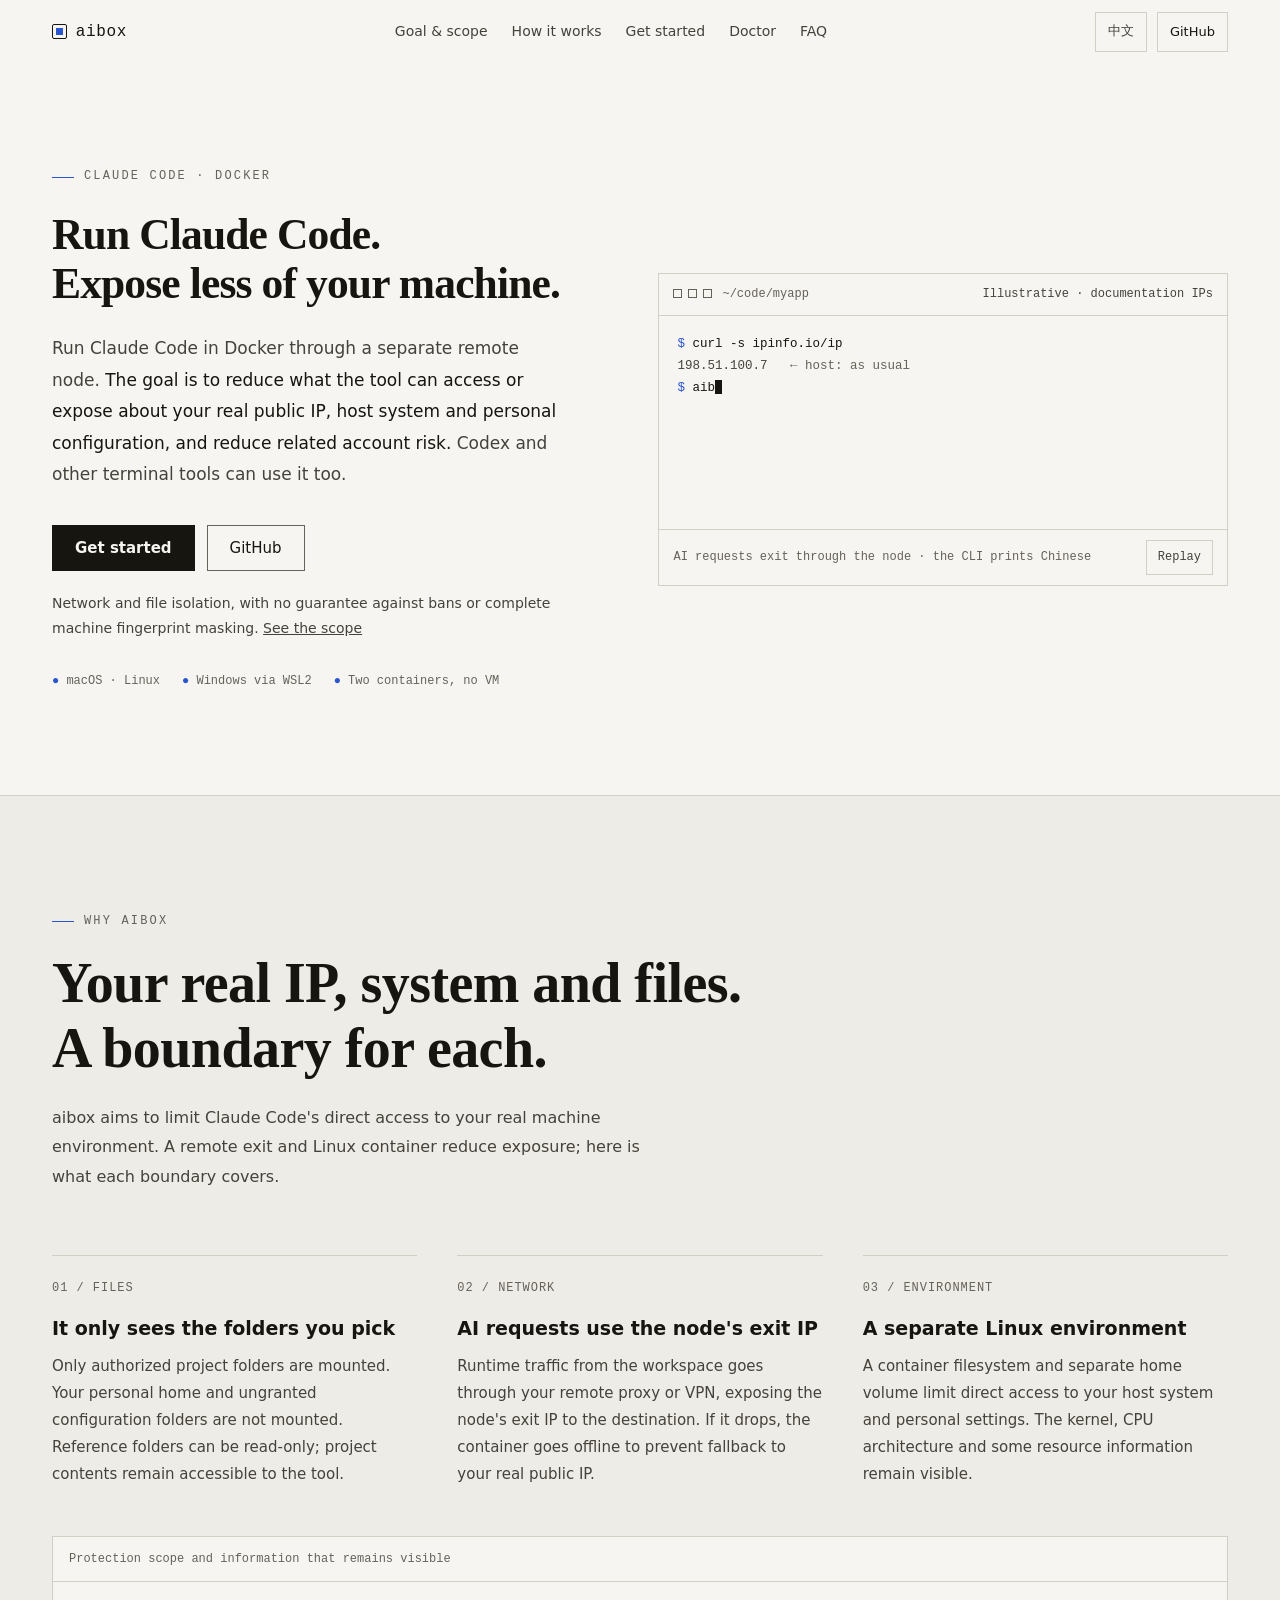
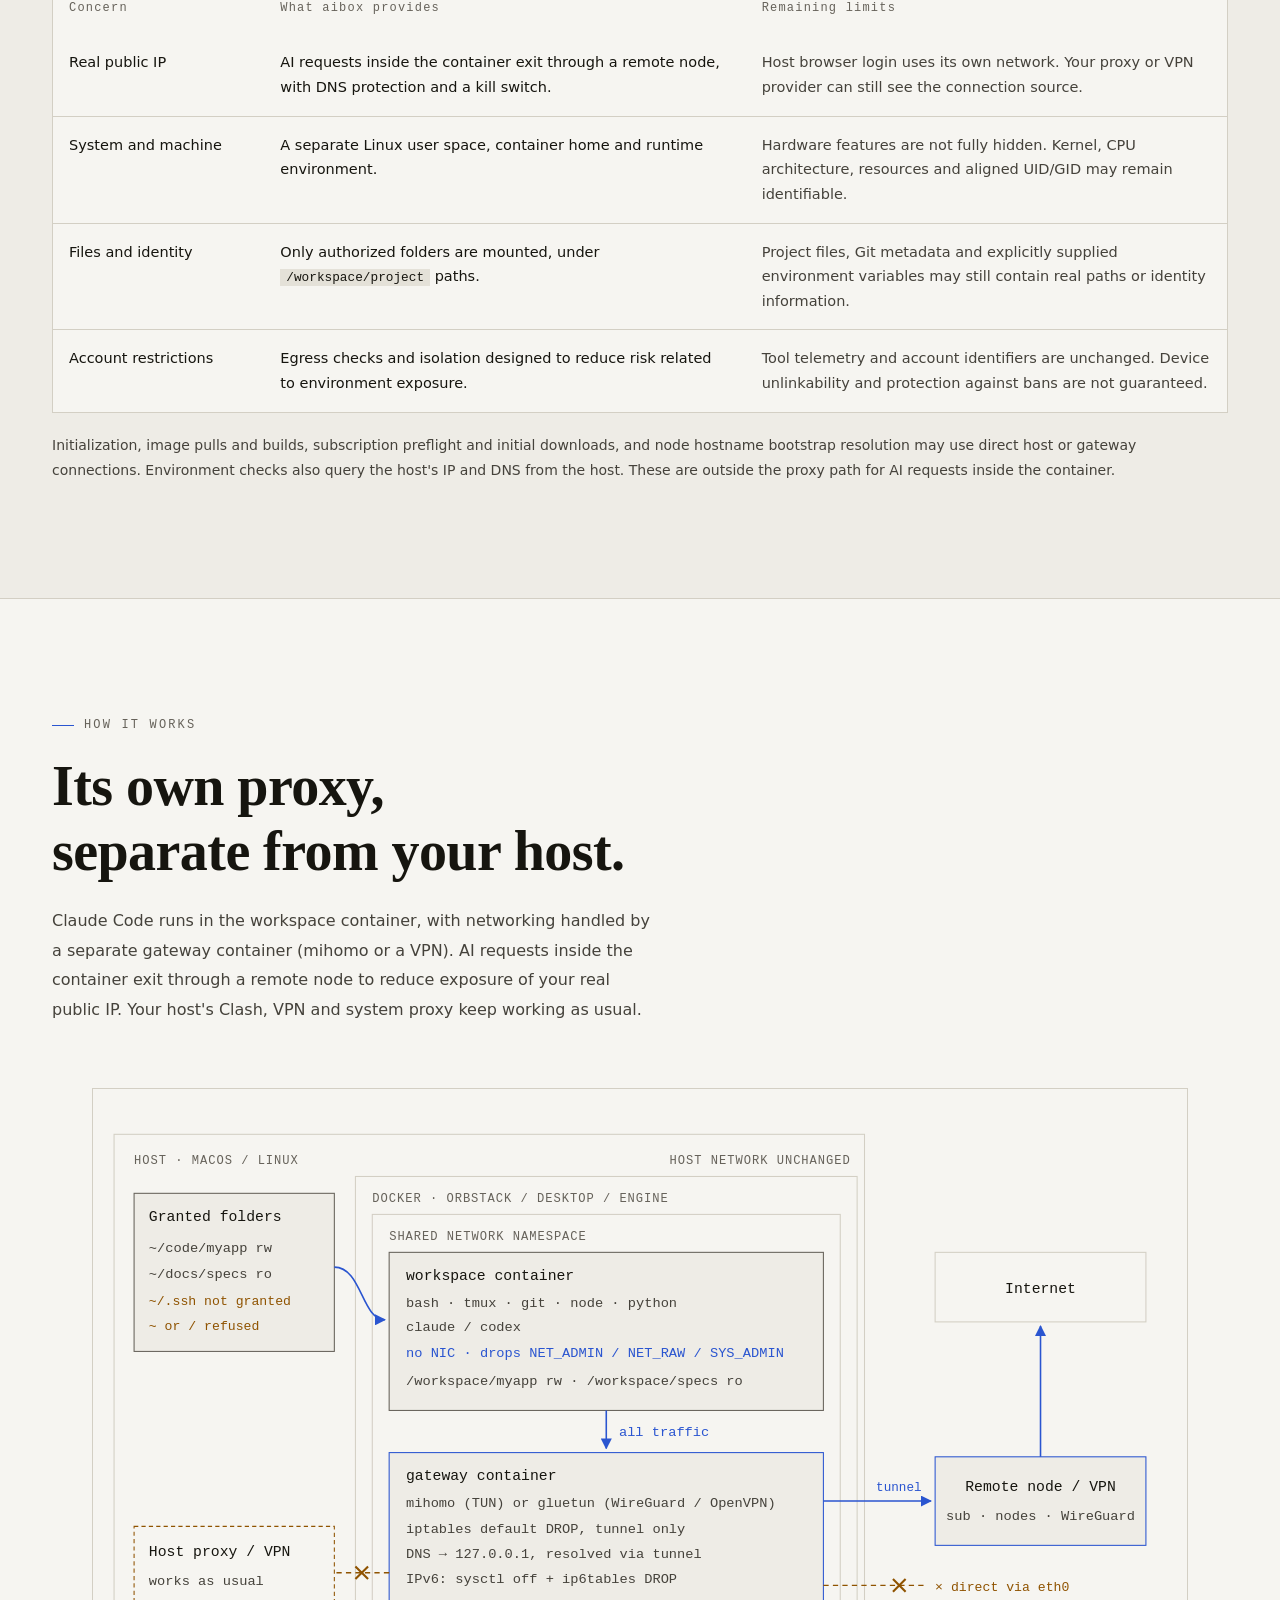
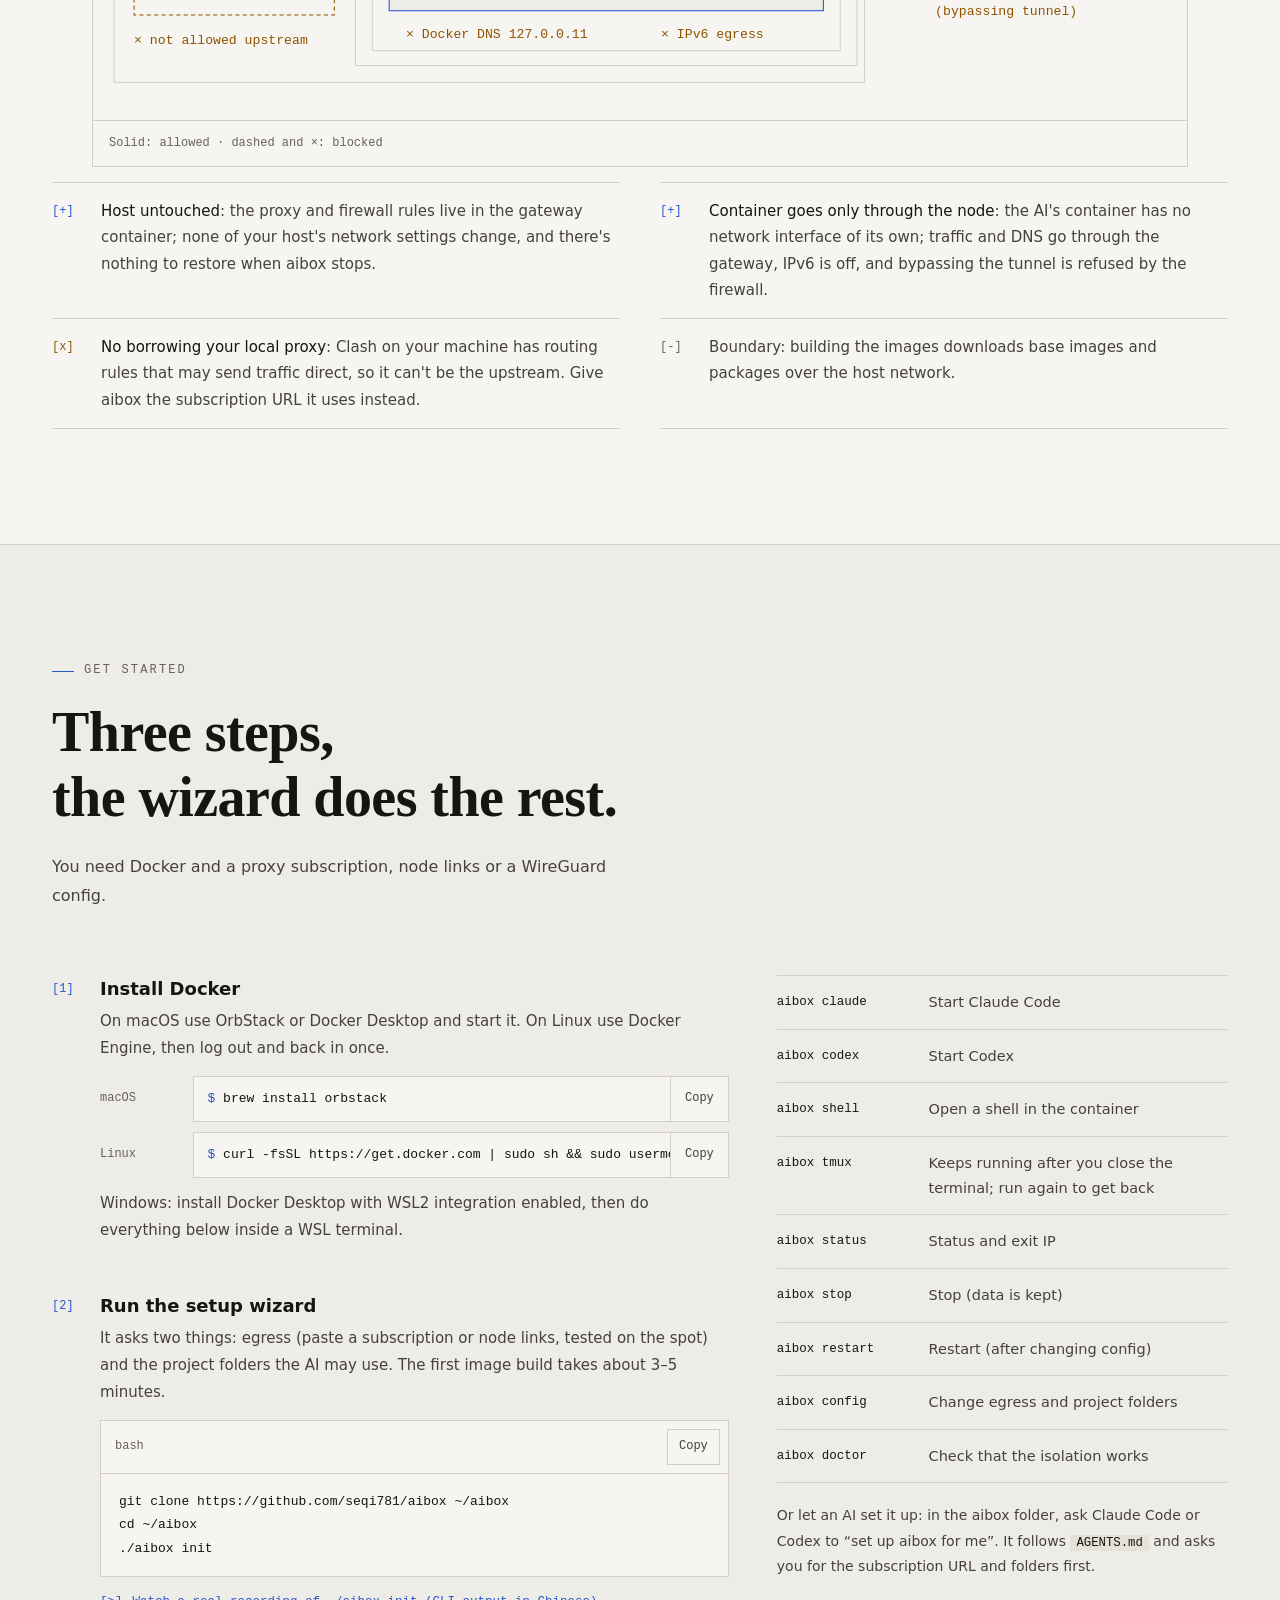
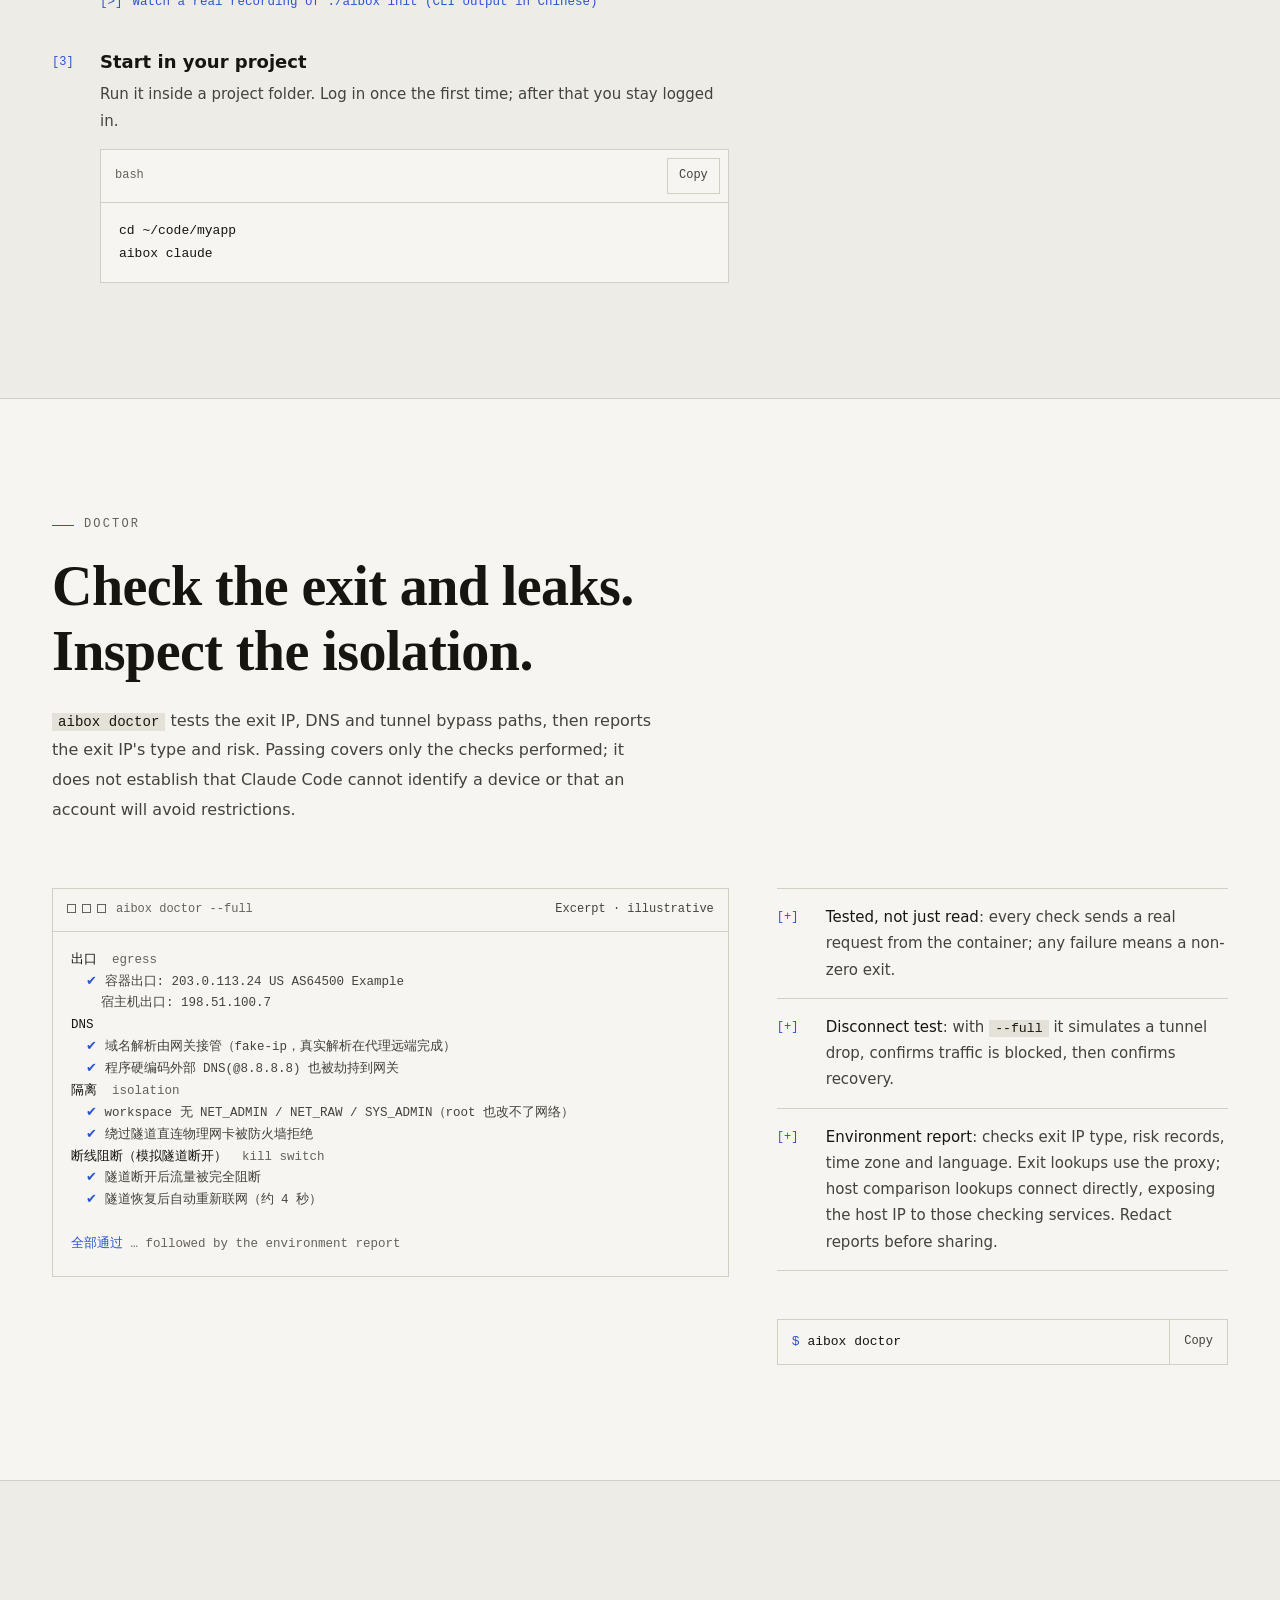
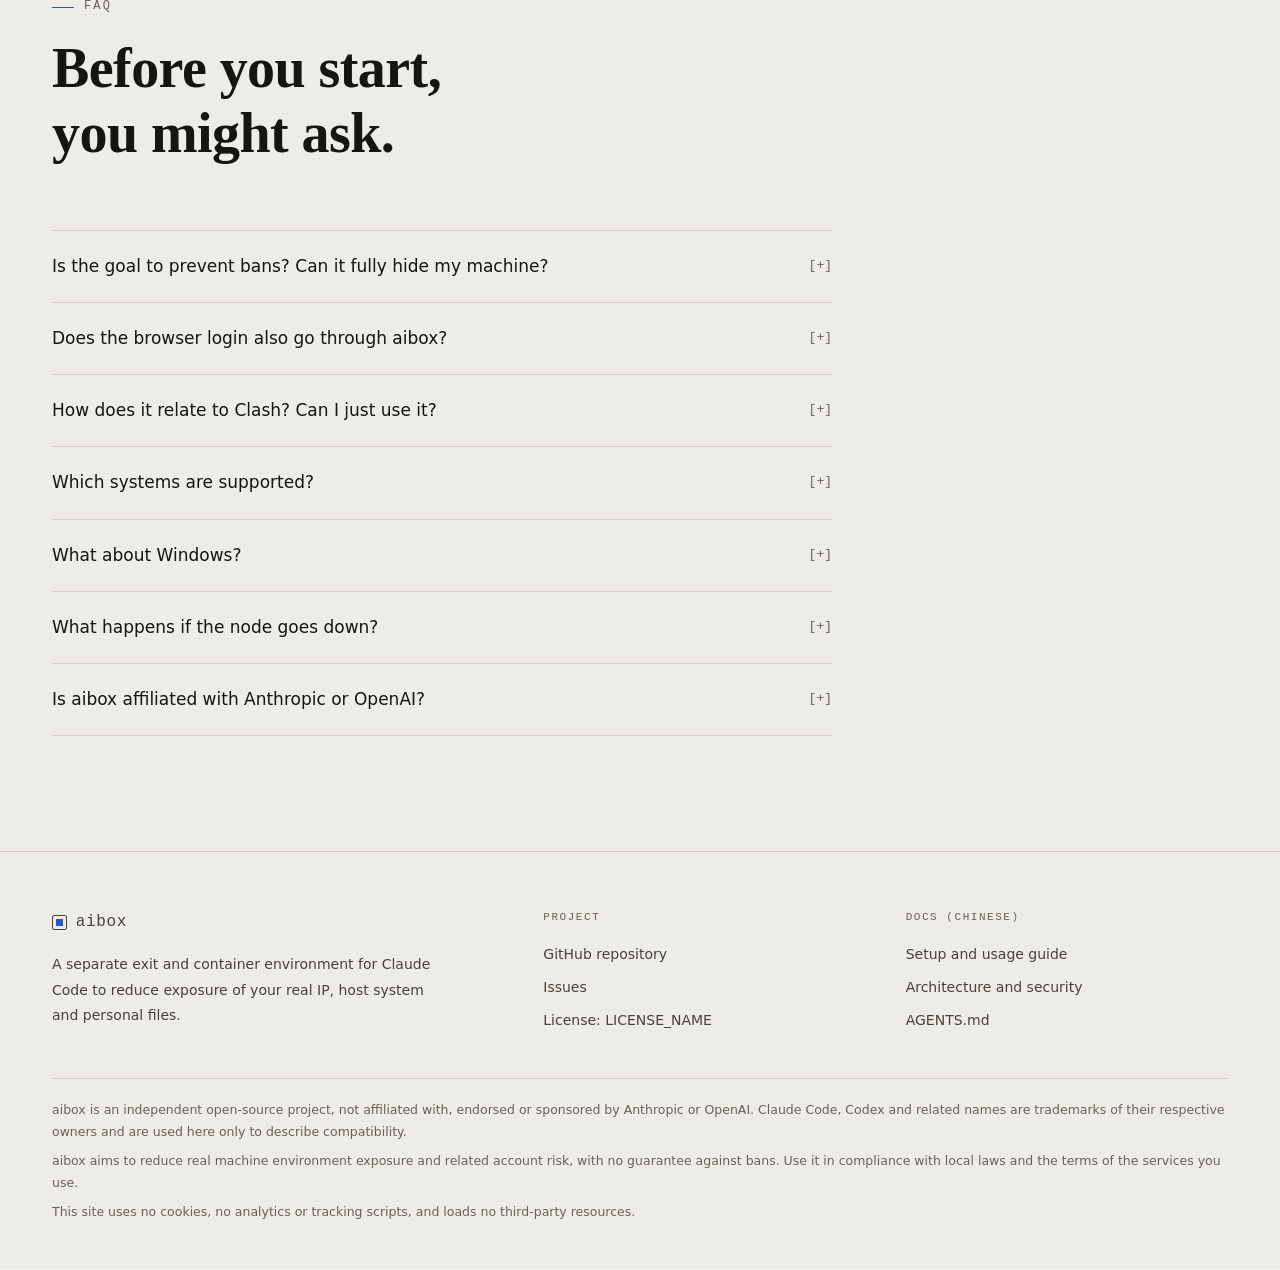
==== en/index.html @ d23e3ec9 "Add aibox website with Claude Code privacy positioning" ====
<!doctype html>
<html lang="en">
<head>
<meta charset="utf-8">
<meta name="viewport" content="width=device-width, initial-scale=1">
<title>aibox — isolate your real IP and host environment from Claude Code</title>
<meta name="description" content="Run Claude Code in Docker with a remote network exit to reduce exposure of your real public IP, host system information and personal files. Designed to reduce related account risk; no guarantee against bans or complete machine fingerprint masking. Also supports Codex.">
<meta name="color-scheme" content="light dark">
<meta name="theme-color" content="#f6f5f1" media="(prefers-color-scheme: light)">
<meta name="theme-color" content="#0a0a09" media="(prefers-color-scheme: dark)">
<link rel="canonical" href="https://SITE_DOMAIN/en/">
<link rel="alternate" hreflang="zh-CN" href="https://SITE_DOMAIN/">
<link rel="alternate" hreflang="en" href="https://SITE_DOMAIN/en/">
<link rel="icon" href="../favicon.svg" type="image/svg+xml">
<meta property="og:type" content="website">
<meta property="og:site_name" content="aibox">
<meta property="og:title" content="aibox — isolate your real IP and host environment from Claude Code">
<meta property="og:description" content="A separate network exit and container environment to reduce exposure of your real machine. Designed to reduce related account risk, with no guarantee against bans.">
<meta property="og:url" content="https://SITE_DOMAIN/en/">
<meta property="og:locale" content="en_US">
<meta property="og:locale:alternate" content="zh_CN">
<!-- Uncomment after exporting og.png (1200×630, source: og.svg) -->
<!-- <meta property="og:image" content="https://SITE_DOMAIN/og.png"> -->
<!-- <meta name="twitter:card" content="summary_large_image"> -->
<link rel="stylesheet" href="../assets/site.css">
</head>
<body>
<a class="skip" href="#main">Skip to content</a>

<header class="hdr">
  <div class="shell bar">
    <a class="logo" href="./" aria-label="aibox home"><i aria-hidden="true"></i>aibox</a>
    <nav class="links" aria-label="Page navigation">
      <a href="#why">Goal &amp; scope</a>
      <a href="#how">How it works</a>
      <a href="#start">Get started</a>
      <a href="#doctor">Doctor</a>
      <a href="#faq">FAQ</a>
    </nav>
    <div class="hdr-r">
      <a class="lang" href="../" hreflang="zh-CN" lang="zh-CN">中文</a>
      <a class="hdr-cta" href="https://github.com/seqi781/aibox">GitHub</a>
    </div>
  </div>
</header>

<main id="main">

<section class="hero" aria-labelledby="hero-title">
  <div class="shell hero-grid">
    <div>
      <p class="eyebrow">CLAUDE CODE · DOCKER</p>
      <h1 id="hero-title">Run Claude Code.<br>Expose less of your machine.</h1>
      <p class="sub">Run Claude Code in Docker through a separate remote node. <b>The goal is to reduce what the tool can access or expose about your real public IP, host system and personal configuration, and reduce related account risk.</b> Codex and other terminal tools can use it too.</p>
      <div class="btns">
        <a class="btn p" href="#start">Get started</a>
        <a class="btn g" href="https://github.com/seqi781/aibox">GitHub</a>
      </div>
      <p class="note">Network and file isolation, with no guarantee against bans or complete machine fingerprint masking. <a href="#why">See the scope</a></p>
      <ul class="hero-meta" aria-label="Overview">
        <li>macOS · Linux</li>
        <li>Windows via WSL2</li>
        <li>Two containers, no VM</li>
      </ul>
    </div>

    <figure class="term" style="margin:0">
      <div class="term-bar">
        <span><span class="dots" aria-hidden="true"><i></i><i></i><i></i></span>~/code/myapp</span>
        <span class="tag">Illustrative · documentation IPs</span>
      </div>
      <pre id="demo" style="white-space:pre-wrap" aria-label="Terminal demo: the host goes online as usual; inside aibox the container only uses aibox's node, then Claude Code starts"><span class="ps">$ </span><span class="cm">curl -s ipinfo.io/ip</span>
198.51.100.7<span class="d">   ← host: as usual</span>
<span class="ps">$ </span><span class="cm">aibox shell</span>
<span class="pa">[aibox]</span> 你在 aibox 容器里（网关 mihomo，所有流量经代理）。
<span class="pa">[aibox] /workspace/myapp$ </span><span class="cm">curl -s ipinfo.io/ip</span>
203.0.113.24<span class="d">   ← container: node only</span>
<span class="pa">[aibox] /workspace/myapp$ </span><span class="cm">claude</span>
<span class="d">    … Claude Code runs in the container (UI omitted) …</span>
</pre>
      <figcaption class="term-foot">
        <span>AI requests exit through the node · the CLI prints Chinese</span>
        <button class="mini" type="button" id="demo-replay">Replay</button>
      </figcaption>
    </figure>
    <script type="application/json" id="demo-script">[
      {"cmd": "curl -s ipinfo.io/ip"},
      {"out": "198.51.100.7", "note": "   ← host: as usual", "wait": 900},
      {"cmd": "aibox shell"},
      {"tag": "[aibox]", "out": " 你在 aibox 容器里（网关 mihomo，所有流量经代理）。", "wait": 700},
      {"cmd": "curl -s ipinfo.io/ip", "ps": "[aibox] /workspace/myapp$ ", "pa": 1},
      {"out": "203.0.113.24", "note": "   ← container: node only", "wait": 900},
      {"cmd": "claude", "ps": "[aibox] /workspace/myapp$ ", "pa": 1},
      {"out": "    … Claude Code runs in the container (UI omitted) …", "cls": "d", "wait": 800}
    ]</script>
  </div>
</section>

<section class="sec alt" id="why" aria-labelledby="why-title">
  <div class="shell">
    <p class="eyebrow">WHY AIBOX</p>
    <h2 class="h2" id="why-title">Your real IP, system and files.<br>A boundary for each.</h2>
    <p class="lede">aibox aims to limit Claude Code's direct access to your real machine environment. A remote exit and Linux container reduce exposure; here is what each boundary covers.</p>
    <div class="feats sec-body">
      <article>
        <p class="q">01 / FILES</p>
        <h3>It only sees the folders you pick</h3>
        <p>Only authorized project folders are mounted. Your personal home and ungranted configuration folders are not mounted. Reference folders can be read-only; project contents remain accessible to the tool.</p>
      </article>
      <article>
        <p class="q">02 / NETWORK</p>
        <h3>AI requests use the node's exit IP</h3>
        <p>Runtime traffic from the workspace goes through your remote proxy or VPN, exposing the node's exit IP to the destination. If it drops, the container goes offline to prevent fallback to your real public IP.</p>
      </article>
      <article>
        <p class="q">03 / ENVIRONMENT</p>
        <h3>A separate Linux environment</h3>
        <p>A container filesystem and separate home volume limit direct access to your host system and personal settings. The kernel, CPU architecture and some resource information remain visible.</p>
      </article>
    </div>
    <div class="tbl-wrap below">
      <table class="cmp">
        <caption>Protection scope and information that remains visible</caption>
        <thead><tr><th scope="col">Concern</th><th scope="col">What aibox provides</th><th scope="col">Remaining limits</th></tr></thead>
        <tbody>
          <tr><th scope="row">Real public IP</th><td class="us" data-label="What aibox provides">AI requests inside the container exit through a remote node, with DNS protection and a kill switch.</td><td data-label="Remaining limits">Host browser login uses its own network. Your proxy or VPN provider can still see the connection source.</td></tr>
          <tr><th scope="row">System and machine</th><td class="us" data-label="What aibox provides">A separate Linux user space, container home and runtime environment.</td><td data-label="Remaining limits">Hardware features are not fully hidden. Kernel, CPU architecture, resources and aligned UID/GID may remain identifiable.</td></tr>
          <tr><th scope="row">Files and identity</th><td class="us" data-label="What aibox provides">Only authorized folders are mounted, under <code>/workspace/project</code> paths.</td><td data-label="Remaining limits">Project files, Git metadata and explicitly supplied environment variables may still contain real paths or identity information.</td></tr>
          <tr><th scope="row">Account restrictions</th><td class="us" data-label="What aibox provides">Egress checks and isolation designed to reduce risk related to environment exposure.</td><td data-label="Remaining limits">Tool telemetry and account identifiers are unchanged. Device unlinkability and protection against bans are not guaranteed.</td></tr>
        </tbody>
      </table>
    </div>
    <p class="note">Initialization, image pulls and builds, subscription preflight and initial downloads, and node hostname bootstrap resolution may use direct host or gateway connections. Environment checks also query the host's IP and DNS from the host. These are outside the proxy path for AI requests inside the container.</p>
  </div>
</section>

<section class="sec" id="how" aria-labelledby="how-title">
  <div class="shell">
    <p class="eyebrow">HOW IT WORKS</p>
    <h2 class="h2" id="how-title">Its own proxy,<br>separate from your host.</h2>
    <p class="lede">Claude Code runs in the workspace container, with networking handled by a separate gateway container (mihomo or a VPN). AI requests inside the container exit through a remote node to reduce exposure of your real public IP. Your host's Clash, VPN and system proxy keep working as usual.</p>

    <figure class="diagram sec-body">
      <div class="diagram-scroll">
        <svg viewBox="0 0 1000 560" role="img" aria-labelledby="arch-t arch-d">
          <title id="arch-t">aibox architecture</title>
          <desc id="arch-d">aibox runs its own proxy in the gateway container, independent of the host's proxy and VPN. On the host, granted folders are mounted read-only or read-write into the workspace container; folders like ~/.ssh that are not granted are invisible. The workspace container has no network interface and drops NET_ADMIN, NET_RAW and SYS_ADMIN. It shares a network namespace with the gateway container, which receives all traffic. The gateway runs mihomo (TUN) or gluetun, with iptables default-deny, DNS resolved through the tunnel and IPv6 disabled. Traffic can only leave through an encrypted tunnel to a remote node or VPN server, then to the internet. Blocked paths: going direct via the physical interface, using a proxy on the host such as Clash as upstream, Docker's built-in DNS 127.0.0.11, and IPv6.</desc>
          <defs>
            <marker id="ah-a" viewBox="0 0 10 10" refX="9" refY="5" markerWidth="7" markerHeight="7" orient="auto-start-reverse"><path class="ar-a" d="M0 0L10 5L0 10z"/></marker>
          </defs>

          <rect class="box" x="1" y="24" width="712" height="520"/>
          <text class="t-m" x="20" y="52">HOST · MACOS / LINUX</text>
          <text class="t-m" x="700" y="52" text-anchor="end">HOST NETWORK UNCHANGED</text>

          <rect class="box-s" x="20" y="80" width="190" height="150"/>
          <text class="t-h" x="34" y="106">Granted folders</text>
          <text class="t" x="34" y="136">~/code/myapp  rw</text>
          <text class="t" x="34" y="160">~/docs/specs  ro</text>
          <text class="t-w" x="34" y="186">~/.ssh  not granted</text>
          <text class="t-w" x="34" y="210">~ or /  refused</text>

          <rect class="box-w" x="20" y="396" width="190" height="84"/>
          <text class="t-h" x="34" y="424">Host proxy / VPN</text>
          <text class="t" x="34" y="452">works as usual</text>
          <text class="t-w" x="20" y="508">× not allowed upstream</text>

          <rect class="box" x="230" y="64" width="476" height="464"/>
          <text class="t-m" x="246" y="88">DOCKER · ORBSTACK / DESKTOP / ENGINE</text>
          <rect class="box" x="246" y="100" width="444" height="414"/>
          <text class="t-m" x="262" y="124">SHARED NETWORK NAMESPACE</text>

          <rect class="box-s" x="262" y="136" width="412" height="150"/>
          <text class="t-h" x="278" y="162">workspace container</text>
          <text class="t" x="278" y="188">bash · tmux · git · node · python</text>
          <text class="t" x="278" y="211">claude / codex</text>
          <text class="t-a" x="278" y="235">no NIC · drops NET_ADMIN / NET_RAW / SYS_ADMIN</text>
          <text class="t" x="278" y="262">/workspace/myapp rw · /workspace/specs ro</text>

          <path class="ln-a" d="M210 150 C236 150 236 200 258 200" marker-end="url(#ah-a)"/>

          <path class="ln-a" d="M468 286 L468 322" marker-end="url(#ah-a)"/>
          <text class="t-a" x="480" y="310">all traffic</text>

          <rect class="box-a" x="262" y="326" width="412" height="150"/>
          <text class="t-h" x="278" y="352">gateway container</text>
          <text class="t" x="278" y="378">mihomo (TUN) or gluetun (WireGuard / OpenVPN)</text>
          <text class="t" x="278" y="402">iptables default DROP, tunnel only</text>
          <text class="t" x="278" y="426">DNS → 127.0.0.1, resolved via tunnel</text>
          <text class="t" x="278" y="450">IPv6: sysctl off + ip6tables DROP</text>

          <text class="t-w" x="278" y="502">× Docker DNS 127.0.0.11</text>
          <text class="t-w" x="520" y="502">× IPv6 egress</text>

          <path class="ln-w" d="M262 440 L210 440"/>
          <path class="x" d="M230 434 L242 446 M242 434 L230 446"/>

          <path class="ln-a" d="M674 372 L776 372" marker-end="url(#ah-a)"/>
          <text class="t-a" x="724" y="362" style="font-size:12px">tunnel</text>
          <rect class="box-a" x="780" y="330" width="200" height="84"/>
          <text class="t-h" x="880" y="362" text-anchor="middle">Remote node / VPN</text>
          <text class="t" x="880" y="390" text-anchor="middle">sub · nodes · WireGuard</text>

          <path class="ln-a" d="M880 330 L880 206" marker-end="url(#ah-a)"/>
          <rect class="box" x="780" y="136" width="200" height="66"/>
          <text class="t-h" x="880" y="175" text-anchor="middle">Internet</text>

          <path class="ln-w" d="M674 452 L770 452"/>
          <path class="x" d="M740 446 L752 458 M752 446 L740 458"/>
          <text class="t-w" x="780" y="457">× direct via eth0</text>
          <text class="t-w" x="780" y="480">(bypassing tunnel)</text>
        </svg>
      </div>
      <figcaption>Solid: allowed · dashed and ×: blocked<span class="hint"> · swipe to see the whole diagram</span></figcaption>
    </figure>

    <ul class="ticks cols below">
      <li><span><b>Host untouched</b>: the proxy and firewall rules live in the gateway container; none of your host's network settings change, and there's nothing to restore when aibox stops.</span></li>
      <li><span><b>Container goes only through the node</b>: the AI's container has no network interface of its own; traffic and DNS go through the gateway, IPv6 is off, and bypassing the tunnel is refused by the firewall.</span></li>
      <li class="no"><span><b>No borrowing your local proxy</b>: Clash on your machine has routing rules that may send traffic direct, so it can't be the upstream. Give aibox the subscription URL it uses instead.</span></li>
      <li class="dash"><span>Boundary: building the images downloads base images and packages over the host network.</span></li>
    </ul>
  </div>
</section>

<section class="sec alt" id="start" aria-labelledby="start-title">
  <div class="shell">
    <p class="eyebrow">GET STARTED</p>
    <h2 class="h2" id="start-title">Three steps,<br>the wizard does the rest.</h2>
    <p class="lede">You need Docker and a proxy subscription, node links or a WireGuard config.</p>

    <div class="two sec-body">
      <ol class="steps">
        <li>
          <span class="n">[1]</span>
          <div>
            <h3>Install Docker</h3>
            <p>On macOS use OrbStack or Docker Desktop and start it. On Linux use Docker Engine, then log out and back in once.</p>
            <div class="os">
              <div class="os-row"><span>macOS</span>
                <div class="cli"><pre id="c-mac">brew install orbstack</pre><button class="copy" type="button" data-target="c-mac">Copy</button></div>
              </div>
              <div class="os-row"><span>Linux</span>
                <div class="cli"><pre id="c-linux">curl -fsSL https://get.docker.com | sudo sh &amp;&amp; sudo usermod -aG docker $USER</pre><button class="copy" type="button" data-target="c-linux">Copy</button></div>
              </div>
            </div>
            <p style="margin-top:12px">Windows: install Docker Desktop with WSL2 integration enabled, then do everything below inside a WSL terminal.</p>
          </div>
        </li>
        <li>
          <span class="n">[2]</span>
          <div>
            <h3>Run the setup wizard</h3>
            <p>It asks two things: egress (paste a subscription or node links, tested on the spot) and the project folders the AI may use. The first image build takes about 3–5 minutes.</p>
            <div class="code"><div class="code-bar"><span>bash</span><button class="mini copy" type="button" data-target="c-init">Copy</button></div>
<pre id="c-init">git clone https://github.com/seqi781/aibox ~/aibox
cd ~/aibox
./aibox init</pre></div>
            <a class="rec-link" href="../init/" hreflang="zh-CN"><span aria-hidden="true">[&gt;]</span>Watch a real recording of ./aibox init (CLI output in Chinese)</a>
          </div>
        </li>
        <li>
          <span class="n">[3]</span>
          <div>
            <h3>Start in your project</h3>
            <p>Run it inside a project folder. Log in once the first time; after that you stay logged in.</p>
            <div class="code"><div class="code-bar"><span>bash</span><button class="mini copy" type="button" data-target="c-run">Copy</button></div>
<pre id="c-run">cd ~/code/myapp
aibox claude</pre></div>
          </div>
        </li>
      </ol>

      <div>
        <ul class="checks cmds" aria-label="Everyday commands">
          <li><span><code>aibox claude</code></span>Start Claude Code</li>
          <li><span><code>aibox codex</code></span>Start Codex</li>
          <li><span><code>aibox shell</code></span>Open a shell in the container</li>
          <li><span><code>aibox tmux</code></span>Keeps running after you close the terminal; run again to get back</li>
          <li><span><code>aibox status</code></span>Status and exit IP</li>
          <li><span><code>aibox stop</code></span>Stop (data is kept)</li>
          <li><span><code>aibox restart</code></span>Restart (after changing config)</li>
          <li><span><code>aibox config</code></span>Change egress and project folders</li>
          <li><span><code>aibox doctor</code></span>Check that the isolation works</li>
        </ul>
        <p class="note">Or let an AI set it up: in the aibox folder, ask Claude Code or Codex to “set up aibox for me”. It follows <code>AGENTS.md</code> and asks you for the subscription URL and folders first.</p>
      </div>
    </div>
  </div>
</section>

<section class="sec" id="doctor" aria-labelledby="doctor-title">
  <div class="shell">
    <p class="eyebrow">DOCTOR</p>
    <h2 class="h2" id="doctor-title">Check the exit and leaks.<br>Inspect the isolation.</h2>
    <p class="lede"><code>aibox doctor</code> tests the exit IP, DNS and tunnel bypass paths, then reports the exit IP's type and risk. Passing covers only the checks performed; it does not establish that Claude Code cannot identify a device or that an account will avoid restrictions.</p>

    <div class="two sec-body">
      <figure class="term" style="margin:0">
        <div class="term-bar"><span><span class="dots" aria-hidden="true"><i></i><i></i><i></i></span>aibox doctor --full</span><span class="tag">Excerpt · illustrative</span></div>
        <pre><span class="hd">出口</span>  <span class="d">egress</span>
  <span class="ok">✔</span> 容器出口: 203.0.113.24 US AS64500 Example
    宿主机出口: 198.51.100.7
<span class="hd">DNS</span>
  <span class="ok">✔</span> 域名解析由网关接管（fake-ip，真实解析在代理远端完成）
  <span class="ok">✔</span> 程序硬编码外部 DNS(@8.8.8.8) 也被劫持到网关
<span class="hd">隔离</span>  <span class="d">isolation</span>
  <span class="ok">✔</span> workspace 无 NET_ADMIN / NET_RAW / SYS_ADMIN（root 也改不了网络）
  <span class="ok">✔</span> 绕过隧道直连物理网卡被防火墙拒绝
<span class="hd">断线阻断（模拟隧道断开）</span>  <span class="d">kill switch</span>
  <span class="ok">✔</span> 隧道断开后流量被完全阻断
  <span class="ok">✔</span> 隧道恢复后自动重新联网（约 4 秒）

<span class="ok">全部通过</span> <span class="d">… followed by the environment report</span></pre>
      </figure>
      <div>
        <ul class="ticks">
          <li><span><b>Tested, not just read</b>: every check sends a real request from the container; any failure means a non-zero exit.</span></li>
          <li><span><b>Disconnect test</b>: with <code>--full</code> it simulates a tunnel drop, confirms traffic is blocked, then confirms recovery.</span></li>
          <li><span><b>Environment report</b>: checks exit IP type, risk records, time zone and language. Exit lookups use the proxy; host comparison lookups connect directly, exposing the host IP to those checking services. Redact reports before sharing.</span></li>
        </ul>
        <div class="cli below"><pre id="c-doctor">aibox doctor</pre><button class="copy" type="button" data-target="c-doctor">Copy</button></div>
      </div>
    </div>
  </div>
</section>

<section class="sec alt" id="faq" aria-labelledby="faq-title">
  <div class="shell">
    <p class="eyebrow">FAQ</p>
    <h2 class="h2" id="faq-title">Before you start,<br>you might ask.</h2>
    <div class="faq sec-body">
      <details>
        <summary><span>Is the goal to prevent bans? Can it fully hide my machine?</span></summary>
        <div class="ans">
          <p>The goal is to reduce Claude Code's access to or exposure of your real public IP, host system and personal environment, and reduce related account risk. aibox provides a separate exit and container isolation, with no guarantee against bans or complete machine fingerprint masking.</p>
          <p>Account identity, usage behavior, exit IP reputation and service rules still affect account status. Tool telemetry, account identifiers and container-visible kernel and hardware information remain.</p>
        </div>
      </details>
      <details>
        <summary><span>Does the browser login also go through aibox?</span></summary>
        <div class="ans">
          <p>Your host browser uses its own network settings; it does not automatically use the container's node. aibox constrains AI requests inside the workspace. Host browsers and other programs need separate network management.</p>
        </div>
      </details>
      <details>
        <summary><span>How does it relate to Clash? Can I just use it?</span></summary>
        <div class="ans">
          <p>They do different jobs: Clash handles your whole machine's browsing, aibox only the AI's egress — you can use both. aibox can't use your local Clash as its upstream; run <code>aibox config</code> and paste the subscription URL Clash uses.</p>
        </div>
      </details>
      <details>
        <summary><span>Which systems are supported?</span></summary>
        <div class="ans">
          <p>macOS (OrbStack recommended; Docker Desktop and Colima also work) and Linux (Docker 25+, Compose 2.24+). Tested on Ubuntu 24.04 arm64 with Docker 29; a physical Mac, SELinux and rootless Docker haven't been tested yet — reports welcome.</p>
        </div>
      </details>
      <details>
        <summary><span>What about Windows?</span></summary>
        <div class="ans">
          <p>Use it inside WSL2: install Docker Desktop with WSL2 integration and work in a WSL terminal, same as Linux.</p>
        </div>
      </details>
      <details>
        <summary><span>What happens if the node goes down?</span></summary>
        <div class="ans">
          <p>The container goes offline; it never falls back to your local network. It reconnects automatically when the node is back.</p>
        </div>
      </details>
      <details>
        <summary><span>Is aibox affiliated with Anthropic or OpenAI?</span></summary>
        <div class="ans">
          <p>No. aibox is an independent open-source project that runs these tools in a container; using them is subject to their own terms.</p>
        </div>
      </details>
    </div>
  </div>
</section>

</main>

<footer class="foot">
  <div class="shell">
    <div class="foot-grid">
      <div>
        <a class="logo" href="./"><i aria-hidden="true"></i>aibox</a>
        <p style="margin:14px 0 0;max-width:28em">A separate exit and container environment for Claude Code to reduce exposure of your real IP, host system and personal files.</p>
      </div>
      <div>
        <h2>Project</h2>
        <ul>
          <li><a href="https://github.com/seqi781/aibox">GitHub repository</a></li>
          <li><a href="https://github.com/seqi781/aibox/issues">Issues</a></li>
          <li><a href="https://github.com/seqi781/aibox/blob/main/LICENSE">License: LICENSE_NAME</a></li>
        </ul>
      </div>
      <div>
        <h2>Docs (Chinese)</h2>
        <ul>
          <li><a href="https://github.com/seqi781/aibox/blob/main/docs/GUIDE.md">Setup and usage guide</a></li>
          <li><a href="https://github.com/seqi781/aibox/blob/main/docs/ARCHITECTURE.md">Architecture and security</a></li>
          <li><a href="https://github.com/seqi781/aibox/blob/main/AGENTS.md">AGENTS.md</a></li>
        </ul>
      </div>
    </div>
    <div class="legal">
      <p>aibox is an independent open-source project, not affiliated with, endorsed or sponsored by Anthropic or OpenAI. Claude Code, Codex and related names are trademarks of their respective owners and are used here only to describe compatibility.</p>
      <p>aibox aims to reduce real machine environment exposure and related account risk, with no guarantee against bans. Use it in compliance with local laws and the terms of the services you use.</p>
      <p>This site uses no cookies, no analytics or tracking scripts, and loads no third-party resources.</p>
    </div>
  </div>
</footer>

<script src="../assets/site.js" defer></script>
</body>
</html>
---- assets/site.css ----
/* aibox 宣传站样式。风格沿用“隐域设计规范”：直角、1px 细线、等宽标签、单一强调色。
   颜色只在 :root 里定义，深色/浅色跟随系统。 */

:root {
  color-scheme: light;
  --bg: #f6f5f1;
  --bg2: #eeece6;
  --bg3: #e4e1d8;
  --line: #d3cfc4;
  --tx: #16150f;
  --tx2: #45423b;
  --mut: #66625a;
  --acc: #2a55d0;
  --warn: #8f5300;
  --bad: #b0352a;
  --hdr-bg: rgba(246, 245, 241, .9);

  --font-serif: "Noto Serif SC", "Source Han Serif SC", "Songti SC", "STSong", "SimSun", serif;
  --font-sans: "Noto Sans SC", "Source Han Sans SC", "PingFang SC", "Microsoft YaHei", system-ui, -apple-system, "Segoe UI", sans-serif;
  --font-mono: "Geist Mono", ui-monospace, "SFMono-Regular", "JetBrains Mono", Menlo, Consolas, monospace;

  --shell: 1240px;
  --header: 64px;
  --gutter: 16px;
  --sec-pad: clamp(72px, 9vw, 120px);
  --hover: 200ms;
}

@media (prefers-color-scheme: dark) {
  :root {
    color-scheme: dark;
    --bg: #0a0a09;
    --bg2: #0f0f0d;
    --bg3: #16160f;
    --line: #2a2925;
    --tx: #ece9e1;
    --tx2: #aaa69c;
    --mut: #8a867d;
    --acc: #7b9dff;
    --warn: #e5a84b;
    --bad: #e8776b;
    --hdr-bg: rgba(10, 10, 9, .88);
  }
}

/* ---------- 基础 ---------- */
*, *::before, *::after { box-sizing: border-box; }
html { scroll-padding-top: var(--header); -webkit-text-size-adjust: 100%; }
body {
  margin: 0;
  background: var(--bg);
  color: var(--tx);
  font-family: var(--font-sans);
  font-size: 15px;
  line-height: 1.8;
  overflow-x: hidden;
}
a { color: inherit; }
img, svg { max-width: 100%; }
button { font: inherit; color: inherit; }
code, kbd, pre { font-family: var(--font-mono); }
:focus-visible { outline: 1px solid var(--acc); outline-offset: 3px; }
::selection { background: var(--acc); color: var(--bg); }
.a { color: var(--acc); }
.d { color: var(--mut); }
.w { color: var(--tx); }
.wr { color: var(--warn); }
.visually-hidden {
  position: absolute !important; width: 1px; height: 1px; overflow: hidden;
  clip: rect(0 0 0 0); white-space: nowrap; margin: -1px; padding: 0; border: 0;
}
.skip {
  position: absolute; left: 16px; top: -60px; z-index: 100;
  background: var(--tx); color: var(--bg); padding: 10px 14px; text-decoration: none;
}
.skip:focus { top: 12px; }

.shell {
  max-width: var(--shell);
  margin: 0 auto;
  padding-left: max(var(--gutter), env(safe-area-inset-left, 0px));
  padding-right: max(var(--gutter), env(safe-area-inset-right, 0px));
}
@media (min-width: 720px) { :root { --gutter: 32px; } }

/* ---------- 顶栏 ---------- */
.hdr {
  position: fixed; inset: 0 0 auto 0; z-index: 50;
  border-bottom: 1px solid transparent;
  transition: background 300ms, border-color 300ms;
}
.hdr.solid {
  background: var(--hdr-bg);
  backdrop-filter: blur(10px); -webkit-backdrop-filter: blur(10px);
  border-bottom-color: var(--line);
}
.hdr .bar { height: var(--header); display: flex; align-items: center; justify-content: space-between; gap: 20px; }
.logo { display: inline-flex; align-items: center; gap: .55em; font-family: var(--font-mono); font-weight: 500; letter-spacing: .04em; text-decoration: none; font-size: 16px; }
.logo i { width: 15px; height: 15px; border: 1.5px solid currentColor; border-radius: 2px; position: relative; display: inline-block; }
.logo i::after { content: ""; position: absolute; inset: 3px; background: var(--acc); }
.links { display: flex; gap: 24px; font-size: 14px; }
.links a { text-decoration: none; color: var(--tx2); transition: color var(--hover); }
.links a:hover { color: var(--tx); }
.hdr-r { display: flex; align-items: center; gap: 10px; }
.hdr-cta, .lang { font-size: 13px; text-decoration: none; border: 1px solid var(--line); padding: 7px 12px; transition: border-color var(--hover); white-space: nowrap; }
.lang { font-family: var(--font-mono); color: var(--tx2); }
.hdr-cta:hover, .lang:hover { border-color: var(--tx); color: var(--tx); }
@media (max-width: 980px) { .links { display: none; } }

/* ---------- 版块骨架 ---------- */
.sec { border-top: 1px solid var(--line); padding: var(--sec-pad) 0; }
.sec.alt { background: var(--bg2); }
.eyebrow {
  font-family: var(--font-mono); font-size: 12px; letter-spacing: .18em; color: var(--mut);
  margin: 0; display: flex; align-items: center; gap: 10px; text-transform: uppercase;
}
.eyebrow::before { content: ""; width: 22px; height: 1px; background: var(--acc); flex: none; }
.h2 {
  font-family: var(--font-serif); font-weight: 900;
  font-size: clamp(30px, 4.4vw, 56px); line-height: 1.16; letter-spacing: -.01em;
  margin: 18px 0 0; text-wrap: balance;
}
.lede { color: var(--tx2); font-size: 16px; line-height: 1.85; max-width: 38em; margin: 22px 0 0; }
.sec-body { margin-top: clamp(40px, 5vw, 64px); }
.lede code, .ticks code, .feats code, .faq code, .note code, .steps code, .cmp code {
  font-size: .88em; color: var(--tx); background: var(--bg3); padding: 1px 6px; overflow-wrap: anywhere;
}

/* ---------- 按钮 ---------- */
.btns { display: flex; gap: 12px; flex-wrap: wrap; }
.btn {
  font-size: 15px; text-decoration: none; padding: 13px 22px; border: 1px solid var(--tx);
  background: transparent; display: inline-block; cursor: pointer; line-height: 1.2;
  transition: background var(--hover), color var(--hover), border-color var(--hover);
}
.btn.p { background: var(--tx); color: var(--bg); font-weight: 700; }
.btn.p:hover { background: transparent; color: var(--tx); }
.btn.g { border-color: var(--mut); }
.btn.g:hover { border-color: var(--tx); }
.mini {
  font-family: var(--font-mono); font-size: 12px; border: 1px solid var(--line); background: transparent;
  padding: 6px 11px; cursor: pointer; color: var(--tx2); transition: border-color var(--hover), color var(--hover);
}
.mini:hover { border-color: var(--tx); color: var(--tx); }

/* ---------- 首屏 ---------- */
.hero { padding: calc(var(--header) + clamp(48px, 8vw, 104px)) 0 clamp(64px, 8vw, 112px); }
.hero-grid { display: grid; grid-template-columns: minmax(0, 1fr) minmax(0, 1.05fr); gap: clamp(40px, 5vw, 72px); align-items: center; }
.hero h1 {
  font-family: var(--font-serif); font-weight: 900;
  font-size: clamp(34px, 4.3vw, 64px); line-height: 1.12; letter-spacing: -.02em;
  margin: 22px 0 0;
}
.hero .sub { color: var(--tx2); font-size: 17px; line-height: 1.85; max-width: 30em; margin: 26px 0 34px; }
.hero .sub b { color: var(--tx); font-weight: 500; }
.hero-meta { list-style: none; margin: 30px 0 0; padding: 0; display: flex; flex-wrap: wrap; gap: 8px 22px; font-family: var(--font-mono); font-size: 12px; color: var(--mut); }
.hero-meta li::before { content: "● "; color: var(--acc); }
@media (max-width: 900px) { .hero-grid { grid-template-columns: minmax(0, 1fr); } }

/* 终端窗口 */
.term { border: 1px solid var(--line); background: var(--bg); min-width: 0; }
.sec.alt .term { background: var(--bg); }
.term-bar {
  display: flex; justify-content: space-between; align-items: center; gap: 8px 12px; flex-wrap: wrap;
  padding: 10px 14px; border-bottom: 1px solid var(--line);
  font-family: var(--font-mono); font-size: 12px; color: var(--mut);
}
.term-bar .dots { display: inline-flex; gap: 6px; margin-right: 10px; vertical-align: -1px; }
.term-bar .dots i { width: 9px; height: 9px; border: 1px solid var(--mut); display: inline-block; }
.term-bar .tag { color: var(--tx2); }
.term pre {
  margin: 0; padding: 18px 18px 20px; font-size: 12.5px; line-height: 1.75; color: var(--tx2);
  overflow-x: auto; white-space: pre; tab-size: 4; font-variant-numeric: tabular-nums;
}
.hero .term pre { min-height: 17em; }
.term .ps { color: var(--acc); user-select: none; }
.term .cm { color: var(--tx); }
.term .ok { color: var(--acc); }
.term .er { color: var(--bad); }
.term .hd { color: var(--tx); font-weight: 500; }
.term .caret { display: inline-block; width: .6em; height: 1.1em; background: var(--tx); vertical-align: -.2em; animation: blink 1s steps(1) infinite; }
@keyframes blink { 50% { opacity: 0; } }
.term-foot { border-top: 1px solid var(--line); padding: 10px 14px; font-family: var(--font-mono); font-size: 12px; color: var(--mut); display: flex; justify-content: space-between; gap: 12px; flex-wrap: wrap; align-items: center; }

/* ---------- 功能网格 ---------- */
.feats { display: grid; grid-template-columns: repeat(3, minmax(0, 1fr)); gap: 56px 40px; }
.feats article { border-top: 1px solid var(--line); padding-top: 22px; min-width: 0; }
.feats .q { font-family: var(--font-mono); font-size: 12px; color: var(--mut); letter-spacing: .08em; margin: 0 0 14px; }
.feats .worry { color: var(--tx2); font-size: 14px; line-height: 1.75; margin: 0 0 18px; display: grid; grid-template-columns: 2.6em minmax(0, 1fr); gap: 4px; }
.feats .worry::before { content: "[?]"; font-family: var(--font-mono); font-size: 12px; color: var(--warn); padding-top: 2px; }
.feats h3 { font-size: 19px; margin: 0 0 10px; font-weight: 700; line-height: 1.5; }
.feats p { color: var(--tx2); font-size: 15px; line-height: 1.8; margin: 0; }
@media (max-width: 1000px) { .feats { grid-template-columns: repeat(2, minmax(0, 1fr)); } }
@media (max-width: 640px) { .feats { grid-template-columns: minmax(0, 1fr); gap: 40px; } }

/* ---------- 架构图 ---------- */
.diagram { border: 1px solid var(--line); background: var(--bg); }
.diagram-scroll { overflow-x: auto; padding: 20px; }
.diagram svg { display: block; width: 100%; min-width: 760px; height: auto; font-family: var(--font-mono); }
.diagram figcaption { border-top: 1px solid var(--line); padding: 12px 16px; font-family: var(--font-mono); font-size: 12px; color: var(--mut); }
.diagram .hint { display: none; }
@media (max-width: 800px) { .diagram .hint { display: inline; } }
svg .box { fill: none; stroke: var(--line); stroke-width: 1; }
svg .box-s { fill: var(--bg2); stroke: var(--mut); stroke-width: 1; }
svg .box-a { fill: var(--bg2); stroke: var(--acc); stroke-width: 1; }
svg .box-w { fill: none; stroke: var(--warn); stroke-width: 1; stroke-dasharray: 4 3; }
svg .t { fill: var(--tx2); font-size: 13px; }
svg .t-h { fill: var(--tx); font-size: 14px; font-weight: 500; }
svg .t-m { fill: var(--mut); font-size: 11.5px; letter-spacing: .08em; }
svg .t-a { fill: var(--acc); font-size: 13px; }
svg .t-w { fill: var(--warn); font-size: 12.5px; }
svg .ln-a { stroke: var(--acc); stroke-width: 1.5; fill: none; }
svg .ln-w { stroke: var(--warn); stroke-width: 1.25; fill: none; stroke-dasharray: 5 4; }
svg .ln-m { stroke: var(--mut); stroke-width: 1; fill: none; }
svg .ar-a { fill: var(--acc); }
svg .ar-m { fill: var(--mut); }
svg .x { stroke: var(--warn); stroke-width: 2; }

.two { display: grid; grid-template-columns: minmax(0, 1.5fr) minmax(0, 1fr); gap: 48px; align-items: start; }
.two.even { grid-template-columns: minmax(0, 1fr) minmax(0, 1fr); }
@media (max-width: 900px) { .two, .two.even { grid-template-columns: minmax(0, 1fr); } }
.below { margin-top: 48px; }

/* ---------- 列表 ---------- */
.ticks { list-style: none; margin: 0; padding: 0; border-top: 1px solid var(--line); }
.ticks li { padding: 15px 0; border-bottom: 1px solid var(--line); display: grid; grid-template-columns: 2.6em minmax(0, 1fr); gap: 10px; font-size: 15px; line-height: 1.75; color: var(--tx2); }
.ticks li::before { content: "[+]"; font-family: var(--font-mono); font-size: 12px; color: var(--acc); padding-top: 3px; }
.ticks li.no::before { content: "[x]"; color: var(--warn); }
.ticks li.dash::before { content: "[-]"; color: var(--mut); }
.ticks b { color: var(--tx); font-weight: 500; }
.ticks.cols { display: grid; grid-template-columns: repeat(2, minmax(0, 1fr)); column-gap: 40px; border-top: 0; }
.ticks.cols li:nth-child(-n+2) { border-top: 1px solid var(--line); }
@media (max-width: 760px) { .ticks.cols { grid-template-columns: minmax(0, 1fr); } .ticks.cols li:nth-child(2) { border-top: 0; } }

.note { font-size: 14px; color: var(--tx2); line-height: 1.8; margin: 20px 0 0; }
.note .lbl { font-family: var(--font-mono); font-size: 12px; color: var(--mut); letter-spacing: .1em; margin-right: 8px; }

/* ---------- 代码块 ---------- */
.code { border: 1px solid var(--line); background: var(--bg); min-width: 0; }
.code-bar { display: flex; justify-content: space-between; align-items: center; gap: 12px; padding: 8px 8px 8px 14px; border-bottom: 1px solid var(--line); font-family: var(--font-mono); font-size: 12px; color: var(--mut); }
.code pre { margin: 0; padding: 16px 18px; font-size: 13px; line-height: 1.8; color: var(--tx); overflow-x: auto; white-space: pre; }
.code .c { color: var(--mut); }
.code .s { color: var(--tx2); }
.copy[data-done] { color: var(--acc); border-color: var(--acc); }

/* 单行命令：命令在左，复制按钮在右 */
.cli { display: flex; align-items: stretch; border: 1px solid var(--line); background: var(--bg); min-width: 0; }
.cli pre { flex: 1; min-width: 0; margin: 0; padding: 11px 14px; font-size: 13px; line-height: 1.7; color: var(--tx); overflow-x: auto; white-space: pre; }
.cli pre::before { content: "$ "; color: var(--acc); user-select: none; }
.cli .copy { border: 0; border-left: 1px solid var(--line); background: transparent; color: var(--tx2); font-family: var(--font-mono); font-size: 12px; padding: 0 14px; cursor: pointer; white-space: nowrap; transition: background var(--hover), color var(--hover); }
.cli .copy:hover { background: var(--bg3); color: var(--tx); }

/* ---------- 对比表 ---------- */
.tbl-wrap { overflow-x: auto; border: 1px solid var(--line); background: var(--bg); }
table.cmp { width: 100%; border-collapse: collapse; min-width: 640px; font-size: 14.5px; line-height: 1.7; }
.cmp caption { text-align: left; padding: 12px 16px; font-family: var(--font-mono); font-size: 12px; color: var(--mut); border-bottom: 1px solid var(--line); }
.cmp th, .cmp td { text-align: left; vertical-align: top; padding: 16px; border-bottom: 1px solid var(--line); }
.cmp thead th { font-family: var(--font-mono); font-weight: 400; font-size: 12px; letter-spacing: .1em; color: var(--mut); }
.cmp tbody th { font-weight: 500; color: var(--tx); width: 18%; white-space: nowrap; }
.cmp td { color: var(--tx2); width: 41%; }
.cmp td.us { color: var(--tx); }
.cmp tr:last-child th, .cmp tr:last-child td { border-bottom: 0; }

/* ---------- 步骤 ---------- */
.steps { list-style: none; margin: 0; padding: 0; display: grid; gap: 34px; counter-reset: st; }
.steps > li > div, .os-row > * { min-width: 0; }
.steps > li { display: grid; grid-template-columns: 2.4em minmax(0, 1fr); gap: 12px; }
.steps .n { font-family: var(--font-mono); font-size: 12px; color: var(--acc); padding-top: 4px; }
.steps h3 { margin: 0 0 6px; font-size: 18px; line-height: 1.5; }
.steps p { margin: 0 0 14px; color: var(--tx2); font-size: 15px; line-height: 1.8; }
.os { display: grid; gap: 10px; }
.os-row { display: grid; grid-template-columns: 5.5em minmax(0, 1fr); gap: 10px; align-items: start; }
.os-row > span { font-family: var(--font-mono); font-size: 12px; color: var(--mut); padding-top: 12px; }

/* ---------- 体检 ---------- */
.checks { list-style: none; margin: 0; padding: 0; border-top: 1px solid var(--line); }
.checks li { display: grid; grid-template-columns: 7.5em minmax(0, 1fr); gap: 14px; padding: 14px 0; border-bottom: 1px solid var(--line); font-size: 14.5px; line-height: 1.7; color: var(--tx2); }
.checks li > span { font-family: var(--font-mono); font-size: 12px; color: var(--tx); padding-top: 2px; }
.checks li.full > span::after { content: " --full"; color: var(--acc); }

/* ---------- FAQ ---------- */
.faq { border-top: 1px solid var(--line); max-width: 52em; }
.faq details { border-bottom: 1px solid var(--line); }
.faq summary { list-style: none; cursor: pointer; padding: 22px 0; display: grid; grid-template-columns: minmax(0, 1fr) auto; gap: 20px; font-size: 17px; font-weight: 500; line-height: 1.6; }
.faq summary::-webkit-details-marker { display: none; }
.faq summary::after { content: "[+]"; font-family: var(--font-mono); font-size: 13px; color: var(--mut); padding-top: 3px; }
.faq details[open] summary::after { content: "[-]"; color: var(--acc); }
.faq .ans { padding: 0 0 24px; color: var(--tx2); font-size: 15px; line-height: 1.85; }
.faq .ans p { margin: 0 0 12px; }
.faq .ans p:last-child { margin-bottom: 0; }

/* ---------- 页脚 ---------- */
.foot { border-top: 1px solid var(--line); background: var(--bg2); padding: 56px 0 40px; font-size: 14px; color: var(--tx2); }
.foot-grid { display: grid; grid-template-columns: minmax(0, 1.4fr) repeat(2, minmax(0, 1fr)); gap: 40px; }
.foot h2 { font-family: var(--font-mono); font-size: 11px; letter-spacing: .14em; font-weight: 400; color: var(--mut); margin: 0 0 14px; text-transform: uppercase; }
.foot ul { list-style: none; margin: 0; padding: 0; display: grid; gap: 8px; }
.foot a { text-decoration: none; color: var(--tx2); transition: color var(--hover); }
.foot a:hover { color: var(--tx); text-decoration: underline; }
.foot .legal { margin-top: 44px; padding-top: 20px; border-top: 1px solid var(--line); font-size: 12.5px; line-height: 1.8; color: var(--mut); }
.foot .legal p { margin: 0 0 6px; }
@media (max-width: 760px) { .foot-grid { grid-template-columns: minmax(0, 1fr); gap: 28px; } }

/* ---------- 动效开关 ---------- */
@media (prefers-reduced-motion: reduce) {
  *, *::before, *::after { animation: none !important; transition: none !important; scroll-behavior: auto !important; }
}
.checks.cmds li { grid-template-columns: 9.5em minmax(0, 1fr); }
.checks.cmds code { font-size: 12.5px; color: var(--tx); }

/* 窄屏：对比表每行竖排，终端面板自动换行 */
@media (max-width: 640px) {
  table.cmp { min-width: 0; }
  .cmp thead { position: absolute; width: 1px; height: 1px; overflow: hidden; clip: rect(0 0 0 0); }
  .cmp tr { display: block; border-bottom: 1px solid var(--line); padding: 6px 0 10px; }
  .cmp tr:last-child { border-bottom: 0; }
  .cmp th, .cmp td { display: block; width: auto; border: 0; padding: 8px 16px; white-space: normal; }
  .cmp td::before { content: attr(data-label); display: block; font-family: var(--font-mono); font-size: 11px; letter-spacing: .1em; color: var(--mut); }
  .term pre { white-space: pre-wrap; overflow-wrap: anywhere; }
}
html[lang="en"] .hero h1 { font-size: clamp(32px, 3.4vw, 50px); }

/* ---------- 终端录制回放（init/） ---------- */
.cast-page { border-top: 0; padding-top: calc(var(--header) + clamp(40px, 6vw, 72px)); }
.cast-meta { display: flex; flex-wrap: wrap; gap: 10px 32px; margin: 28px 0 0; font-family: var(--font-mono); font-size: 12px; }
.cast-meta div { min-width: 0; }
.cast-meta dt { color: var(--mut); letter-spacing: .08em; }
.cast-meta dd { margin: 2px 0 0; color: var(--tx); }
.cast { display: grid; grid-template-columns: minmax(0, 1fr) 300px; gap: 40px; margin-top: 40px; align-items: start; }
@media (max-width: 1100px) { .cast { grid-template-columns: minmax(0, 1fr); } }
.cast-term { margin: 0; }
.cast-view { height: min(660px, 72vh); overflow: auto; padding: 16px 18px; background: var(--bg); overscroll-behavior: contain; }
.cast-view:focus-visible { outline: 1px solid var(--acc); outline-offset: -1px; }
.cast-screen { font-family: var(--font-mono); font-size: 12.5px; line-height: 1.6; color: var(--tx2); white-space: pre; width: max-content; min-width: 100%; font-variant-numeric: tabular-nums; }
.cast-screen .ln { min-height: 1.6em; }
.cast-screen .cur { background: var(--tx); color: var(--bg); }
.cast.playing .cast-screen .cur { animation: blink 1s steps(1) infinite; }
.cast-nojs { margin: 0; color: var(--mut); font-family: var(--font-mono); font-size: 12.5px; }
.cast-ctl { justify-content: flex-start; flex-wrap: nowrap; }
.cast-ctl .mini { flex: none; min-width: 4.2em; }
.cast-bar { flex: 1 1 auto; min-width: 60px; height: 18px; position: relative; cursor: pointer; }
.cast-bar::before { content: ""; position: absolute; left: 0; right: 0; top: 8px; height: 1px; background: var(--line); }
.cast-bar i { position: absolute; left: 0; top: 7px; height: 3px; background: var(--acc); width: 0; }
.cast-bar:focus-visible { outline: 1px solid var(--acc); outline-offset: 2px; }
.cast-time { flex: none; white-space: nowrap; }
@media (max-width: 560px) { .cast-ctl { flex-wrap: wrap; } .cast-bar { flex-basis: 100%; order: 3; } }
.cast-side h2 { font-family: var(--font-mono); font-size: 11px; letter-spacing: .14em; font-weight: 400; color: var(--mut); margin: 0 0 12px; text-transform: uppercase; }
.cast-side h2 + * { margin-bottom: 36px; }
.cast-chapters { list-style: none; margin: 0; padding: 0; border-top: 1px solid var(--line); }
.cast-chapters li { border-bottom: 1px solid var(--line); }
.cast-chapters button { all: unset; box-sizing: border-box; display: grid; grid-template-columns: 3.6em minmax(0, 1fr); width: 100%; padding: 10px 0; cursor: pointer; font-size: 14px; color: var(--tx2); transition: color var(--hover); }
.cast-chapters button span { font-family: var(--font-mono); font-size: 12px; color: var(--mut); padding-top: 2px; }
.cast-chapters button:hover { color: var(--tx); }
.cast-chapters button:focus-visible { outline: 1px solid var(--acc); outline-offset: 2px; }
.cast-side .ticks li { font-size: 14px; }
.cast-back { margin: 0; }

/* ANSI 颜色：映射到站点色板，深浅两种主题都可读 */
.a-f0, .a-f8 { color: var(--mut); }
.a-f1, .a-f9 { color: var(--bad); }
.a-f2, .a-f10 { color: var(--acc); }
.a-f3, .a-f11 { color: var(--warn); }
.a-f4, .a-f12, .a-f6, .a-f14 { color: var(--acc); }
.a-f5, .a-f13 { color: var(--tx2); }
.a-f7, .a-f15 { color: var(--tx); }
.a-g0, .a-g8 { background: var(--bg3); }
.a-g1, .a-g9 { background: var(--bad); color: var(--bg); }
.a-g2, .a-g10, .a-g4, .a-g12, .a-g6, .a-g14 { background: var(--acc); color: var(--bg); }
.a-g3, .a-g11 { background: var(--warn); color: var(--bg); }
.a-g5, .a-g13, .a-g7, .a-g15 { background: var(--bg3); }
.a-b { font-weight: 700; color: var(--tx); }
.a-b.a-f1, .a-b.a-f9 { color: var(--bad); }
.a-b.a-f2, .a-b.a-f10, .a-b.a-f4, .a-b.a-f6 { color: var(--acc); }
.a-b.a-f3, .a-b.a-f11 { color: var(--warn); }
.a-d { color: var(--mut); }
.a-i { font-style: italic; }
.a-u { text-decoration: underline; }

/* 首页“上手”里指向录制页的链接 */
.rec-link { display: inline-flex; gap: 10px; align-items: baseline; margin-top: 14px; font-family: var(--font-mono); font-size: 12.5px; color: var(--acc); text-decoration: none; border-bottom: 1px solid transparent; transition: border-color var(--hover); }
.rec-link:hover { border-bottom-color: var(--acc); }
.sub-h { font-size: 17px; font-weight: 700; margin: 36px 0 0; padding-top: 22px; border-top: 1px solid var(--line); }
.sub-h + .note { margin-top: 10px; }
.term .pa { color: var(--warn); user-select: none; }
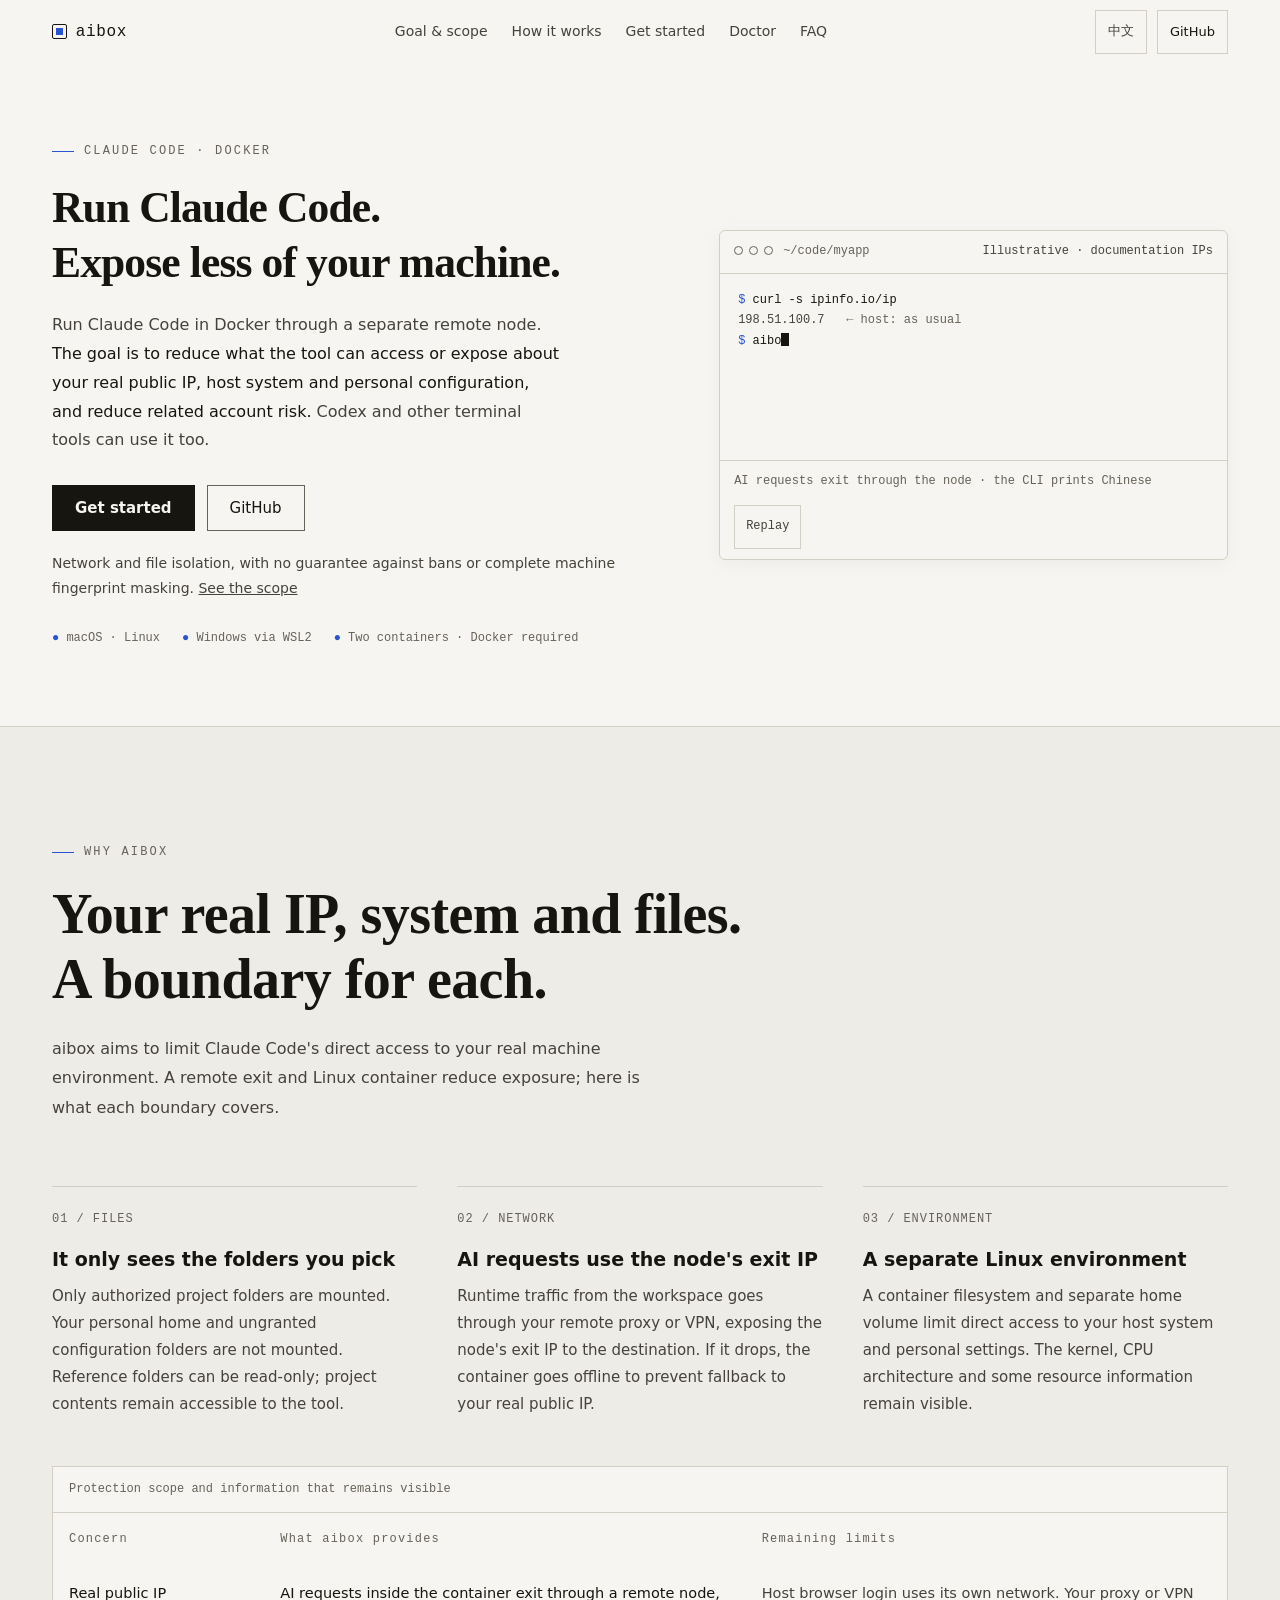
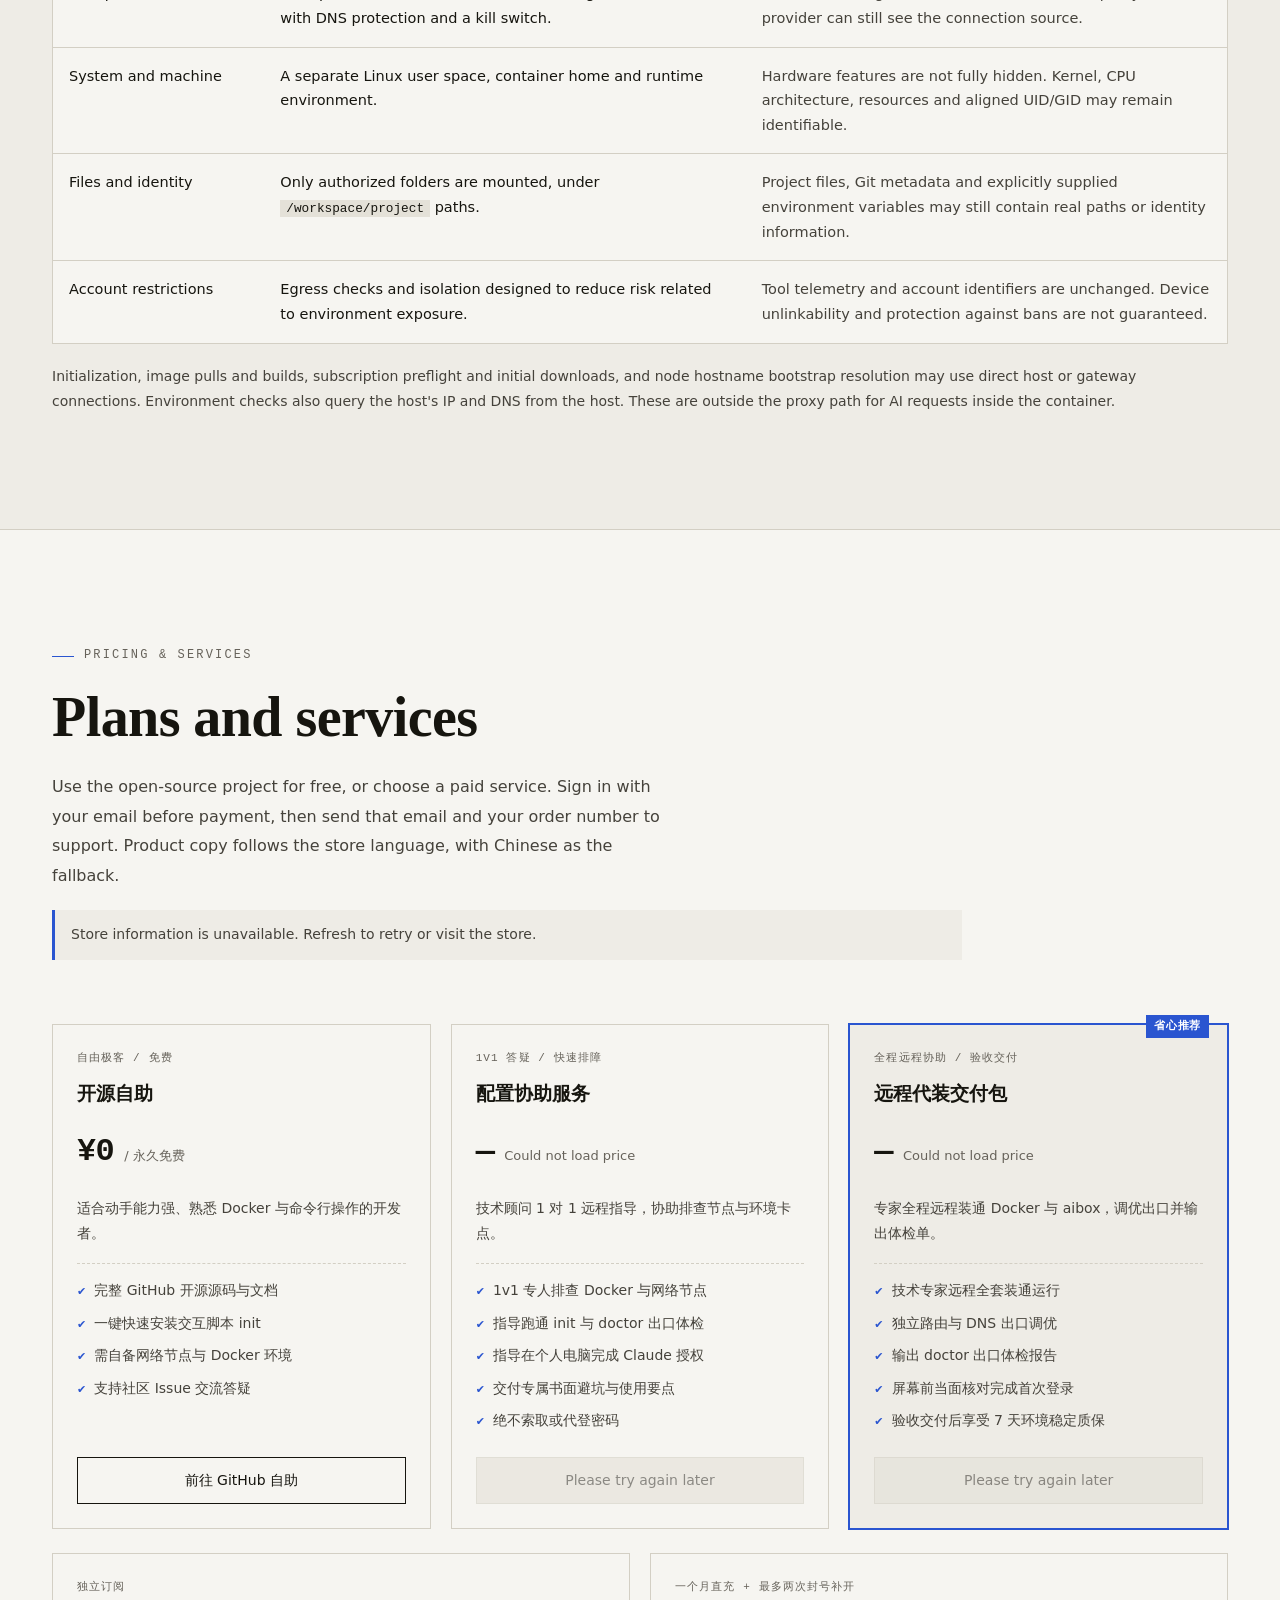
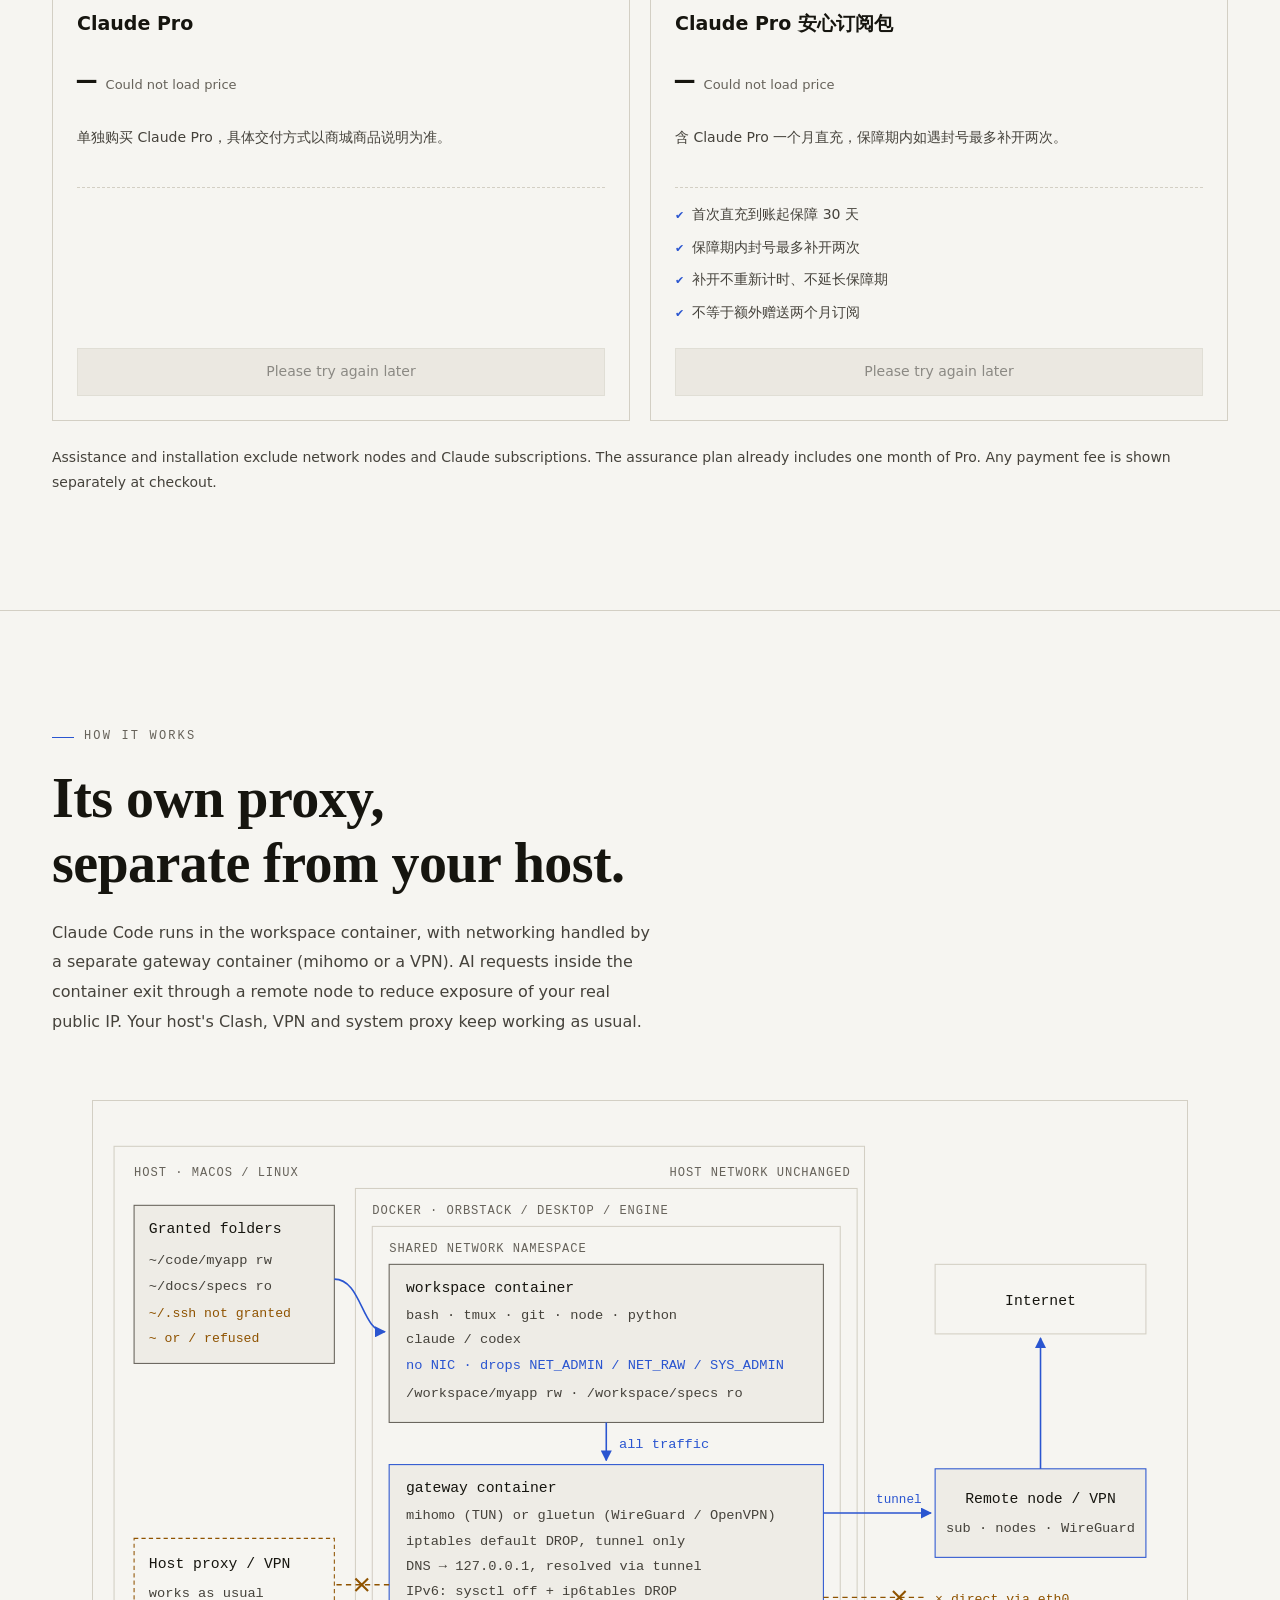
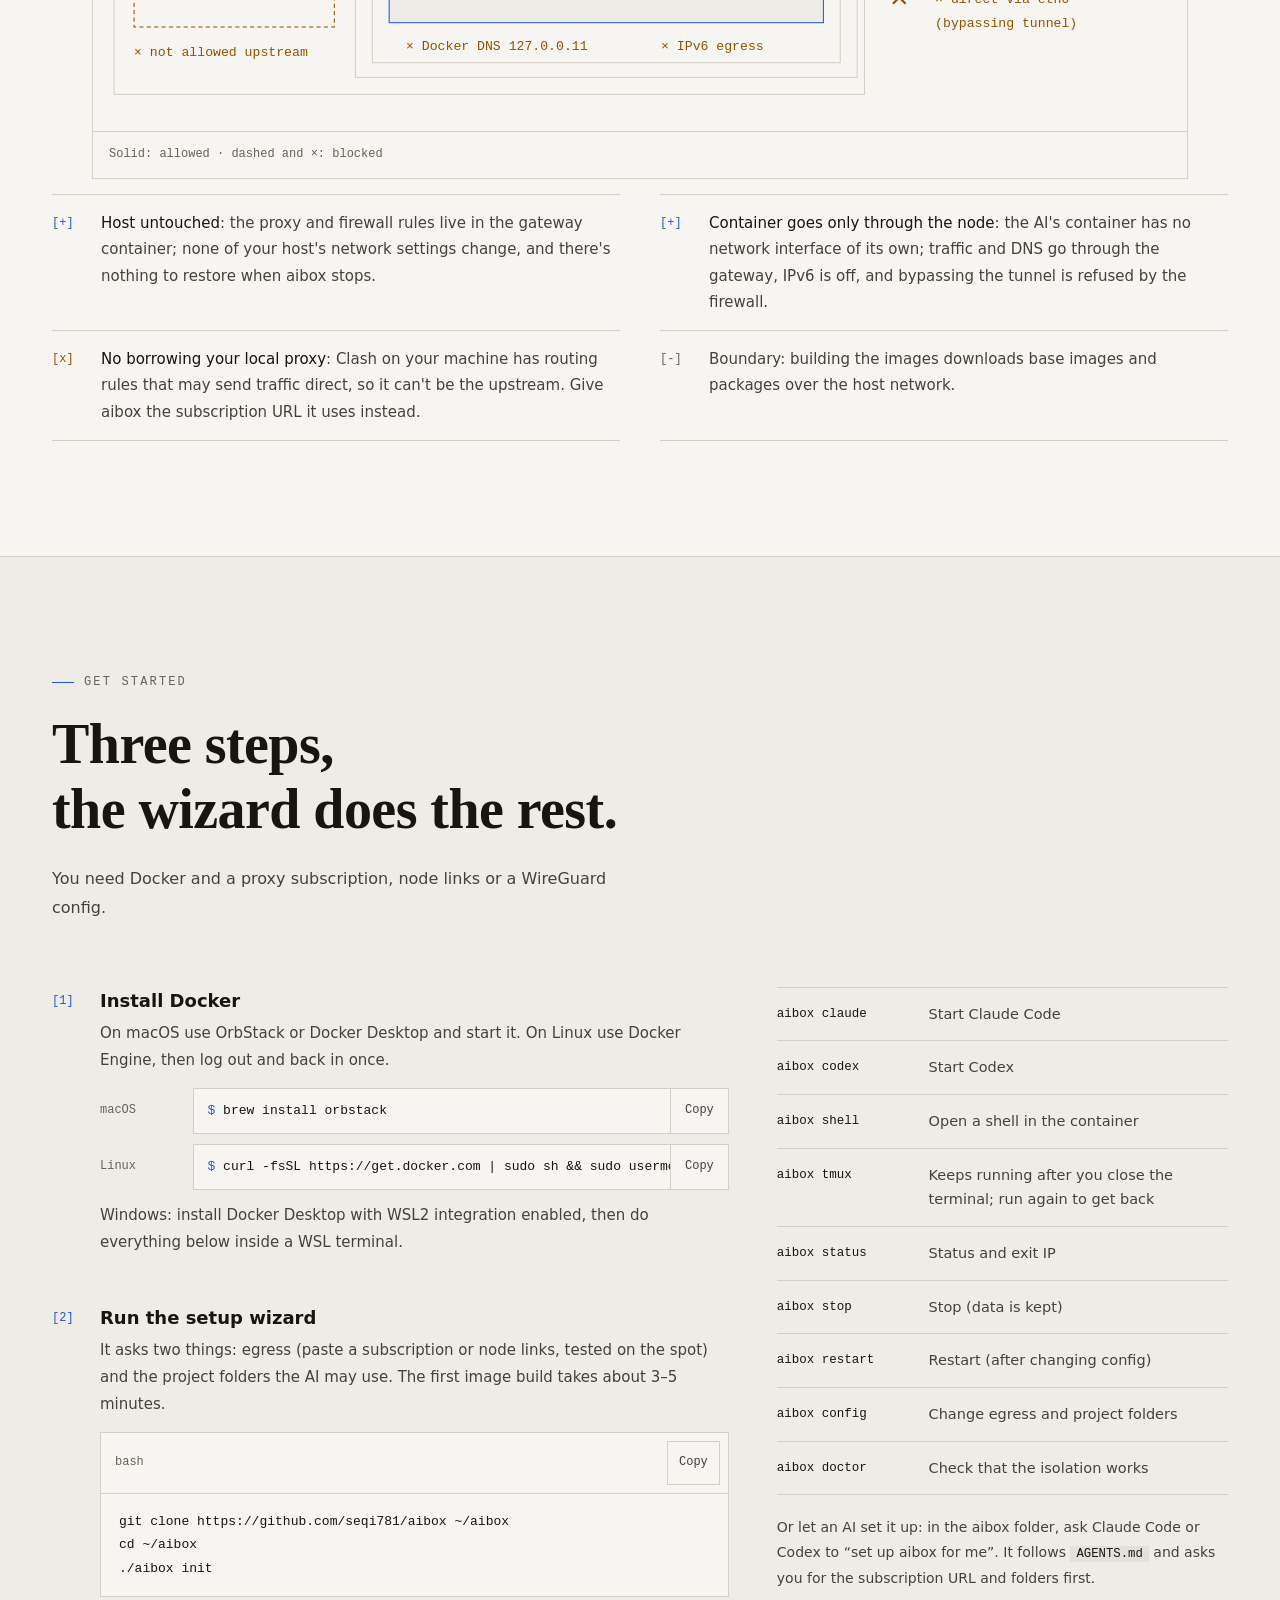
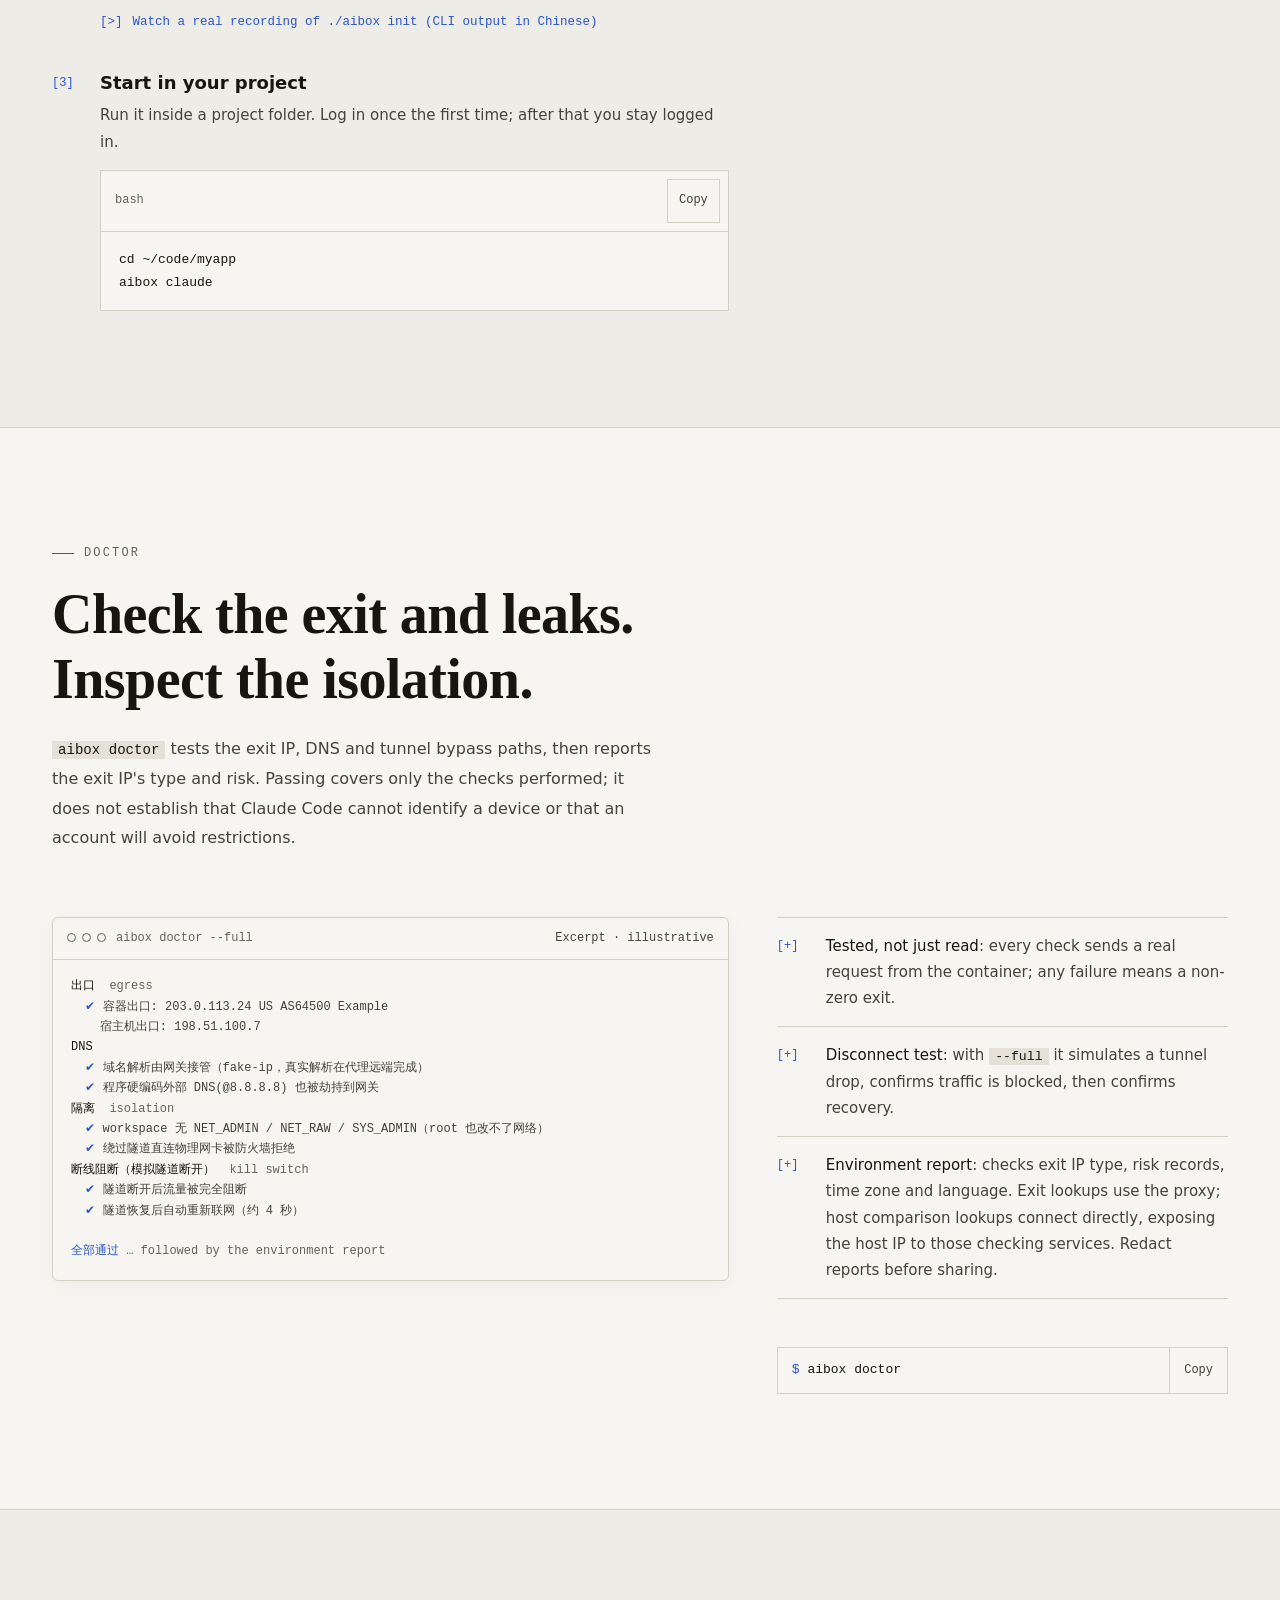
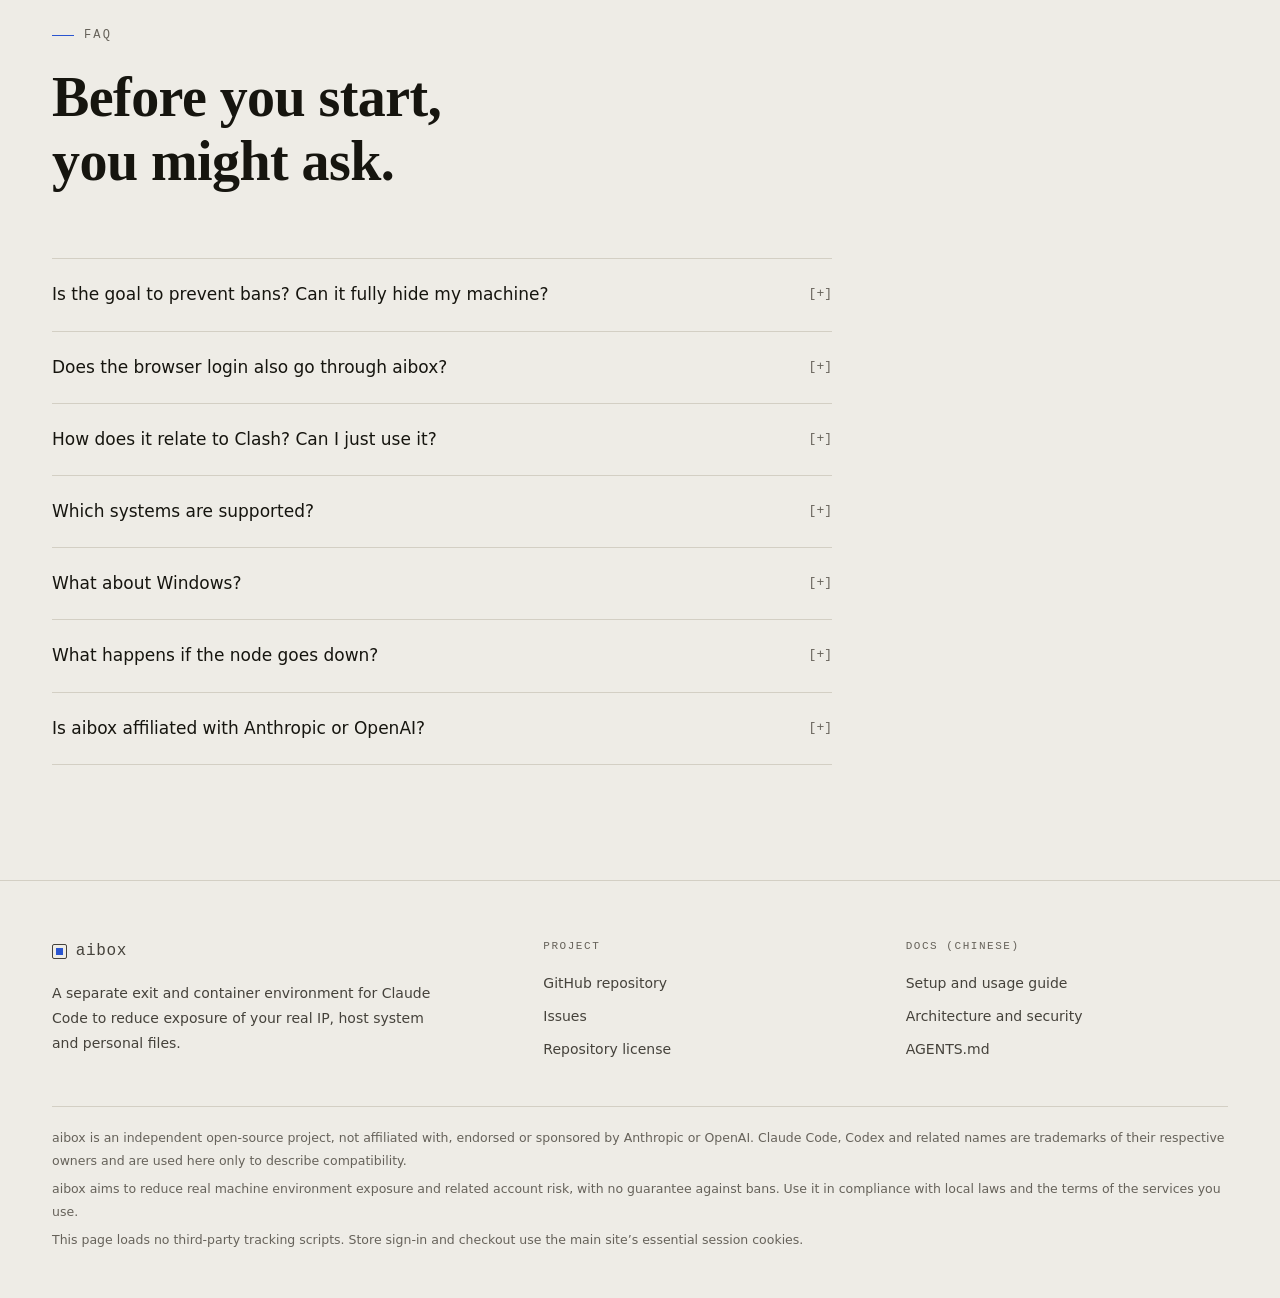
==== commit f7a03d91: "feat: connect independent aibox pricing to the UseHooo catalog" ====
--- a/en/index.html
+++ b/en/index.html
@@ -8,19 +8,19 @@
 <meta name="color-scheme" content="light dark">
 <meta name="theme-color" content="#f6f5f1" media="(prefers-color-scheme: light)">
 <meta name="theme-color" content="#0a0a09" media="(prefers-color-scheme: dark)">
-<link rel="canonical" href="https://SITE_DOMAIN/en/">
-<link rel="alternate" hreflang="zh-CN" href="https://SITE_DOMAIN/">
-<link rel="alternate" hreflang="en" href="https://SITE_DOMAIN/en/">
+<link rel="canonical" href="https://usehooo.com/aibox/en/">
+<link rel="alternate" hreflang="zh-CN" href="https://usehooo.com/aibox/">
+<link rel="alternate" hreflang="en" href="https://usehooo.com/aibox/en/">
 <link rel="icon" href="../favicon.svg" type="image/svg+xml">
 <meta property="og:type" content="website">
 <meta property="og:site_name" content="aibox">
 <meta property="og:title" content="aibox — isolate your real IP and host environment from Claude Code">
 <meta property="og:description" content="A separate network exit and container environment to reduce exposure of your real machine. Designed to reduce related account risk, with no guarantee against bans.">
-<meta property="og:url" content="https://SITE_DOMAIN/en/">
+<meta property="og:url" content="https://usehooo.com/aibox/en/">
 <meta property="og:locale" content="en_US">
 <meta property="og:locale:alternate" content="zh_CN">
 <!-- Uncomment after exporting og.png (1200×630, source: og.svg) -->
-<!-- <meta property="og:image" content="https://SITE_DOMAIN/og.png"> -->
+<!-- <meta property="og:image" content="https://usehooo.com/aibox/og.png"> -->
 <!-- <meta name="twitter:card" content="summary_large_image"> -->
 <link rel="stylesheet" href="../assets/site.css">
 </head>
@@ -38,6 +38,18 @@
       <a href="#faq">FAQ</a>
     </nav>
     <div class="hdr-r">
+      <details class="mobile-menu">
+        <summary>Menu</summary>
+        <nav aria-label="Mobile navigation">
+      <a href="#why">Goal &amp; scope</a>
+      <a href="#how">How it works</a>
+      <a href="#start">Get started</a>
+      <a href="#doctor">Doctor</a>
+      <a href="#faq">FAQ</a>
+
+        </nav>
+      </details>
+
       <a class="lang" href="../" hreflang="zh-CN" lang="zh-CN">中文</a>
       <a class="hdr-cta" href="https://github.com/seqi781/aibox">GitHub</a>
     </div>
@@ -60,7 +72,7 @@
       <ul class="hero-meta" aria-label="Overview">
         <li>macOS · Linux</li>
         <li>Windows via WSL2</li>
-        <li>Two containers, no VM</li>
+        <li>Two containers · Docker required</li>
       </ul>
     </div>
 
@@ -134,6 +146,45 @@
   </div>
 </section>
 
+<section class="sec" id="pricing" aria-labelledby="pricing-title"><div class="shell">
+ <p class="eyebrow">PRICING &amp; SERVICES</p><h2 class="h2" id="pricing-title">Plans and services</h2>
+ <p class="lede">Use the open-source project for free, or choose a paid service. Sign in with your email before payment, then send that email and your order number to support. Product copy follows the store language, with Chinese as the fallback.</p>
+ <p class="note pricing-status" id="service-status" role="status">正在读取商城最新商品信息…</p>
+ <div class="pricing-grid sec-body"><article class="price-card" data-product-sku="aibox_open_source">
+ <span class="card-badge" data-field="badge" hidden></span>
+ <div><p class="card-tag" data-field="eyebrow">自由极客 / 免费</p><h3 class="card-name" data-field="name">开源自助</h3>
+ <div class="price-box"><span class="price-num" data-field="price">¥0</span><span class="price-unit" data-field="unit">/ 永久免费</span><span class="price-orig" data-field="original" hidden></span></div>
+ <p class="card-desc" data-field="description">适合动手能力强、熟悉 Docker 与命令行操作的开发者。</p><ul class="card-items" data-field="features"><li>完整 GitHub 开源源码与文档</li><li>一键快速安装交互脚本 init</li><li>需自备网络节点与 Docker 环境</li><li>支持社区 Issue 交流答疑</li></ul><p class="card-service-notice" data-field="notice"></p></div>
+ <a class="card-btn" data-field="button" href="https://github.com/seqi781/aibox" target="_blank" rel="noopener">前往 GitHub 自助</a>
+ </article><article class="price-card" data-product-sku="aibox_setup_assistance">
+ <span class="card-badge" data-field="badge" hidden></span>
+ <div><p class="card-tag" data-field="eyebrow">1v1 答疑 / 快速排障</p><h3 class="card-name" data-field="name">配置协助服务</h3>
+ <div class="price-box"><span class="price-num" data-field="price">—</span><span class="price-unit" data-field="unit">正在读取最新价格</span><span class="price-orig" data-field="original" hidden></span></div>
+ <p class="card-desc" data-field="description">技术顾问 1 对 1 远程指导，协助排查节点与环境卡点。</p><ul class="card-items" data-field="features"><li>1v1 专人排查 Docker 与网络节点</li><li>指导跑通 init 与 doctor 出口体检</li><li>指导在个人电脑完成 Claude 授权</li><li>交付专属书面避坑与使用要点</li><li>绝不索取或代登密码</li></ul><p class="card-service-notice" data-field="notice"></p></div>
+ <a class="card-btn" data-field="button" aria-disabled="true">正在读取商品</a>
+ </article><article class="price-card featured" data-product-sku="aibox_remote_install">
+ <span class="card-badge" data-field="badge">省心推荐</span>
+ <div><p class="card-tag" data-field="eyebrow">全程远程协助 / 验收交付</p><h3 class="card-name" data-field="name">远程代装交付包</h3>
+ <div class="price-box"><span class="price-num" data-field="price">—</span><span class="price-unit" data-field="unit">正在读取最新价格</span><span class="price-orig" data-field="original" hidden></span></div>
+ <p class="card-desc" data-field="description">专家全程远程装通 Docker 与 aibox，调优出口并输出体检单。</p><ul class="card-items" data-field="features"><li>技术专家远程全套装通运行</li><li>独立路由与 DNS 出口调优</li><li>输出 doctor 出口体检报告</li><li>屏幕前当面核对完成首次登录</li><li>验收交付后享受 7 天环境稳定质保</li></ul><p class="card-service-notice" data-field="notice"></p></div>
+ <a class="card-btn primary" data-field="button" aria-disabled="true">正在读取商品</a>
+ </article></div>
+ <div class="pricing-addons"><article class="price-card" data-product-sku="claude_pro_cdk_1m">
+
+ <div><p class="card-tag" data-field="eyebrow">独立订阅</p><h3 class="card-name" data-field="name">Claude Pro</h3>
+ <div class="price-box"><span class="price-num" data-field="price">—</span><span class="price-unit" data-field="unit">正在读取最新价格</span><span class="price-orig" data-field="original" hidden></span></div>
+ <p class="card-desc" data-field="description">单独购买 Claude Pro，具体交付方式以商城商品说明为准。</p><ul class="card-items" data-field="features"></ul><p class="card-service-notice" data-field="notice"></p></div>
+ <a class="card-btn" data-field="button" aria-disabled="true">正在读取商品</a>
+ </article><article class="price-card" data-product-sku="claude_pro_assurance">
+
+ <div><p class="card-tag" data-field="eyebrow">一个月直充 + 最多两次封号补开</p><h3 class="card-name" data-field="name">Claude Pro 安心订阅包</h3>
+ <div class="price-box"><span class="price-num" data-field="price">—</span><span class="price-unit" data-field="unit">正在读取最新价格</span><span class="price-orig" data-field="original" hidden></span></div>
+ <p class="card-desc" data-field="description">含 Claude Pro 一个月直充，保障期内如遇封号最多补开两次。</p><ul class="card-items" data-field="features"><li>首次直充到账起保障 30 天</li><li>保障期内封号最多补开两次</li><li>补开不重新计时、不延长保障期</li><li>不等于额外赠送两个月订阅</li></ul><p class="card-service-notice" data-field="notice"></p></div>
+ <a class="card-btn" data-field="button" aria-disabled="true">正在读取商品</a>
+ </article></div>
+ <p class="note">Assistance and installation exclude network nodes and Claude subscriptions. The assurance plan already includes one month of Pro. Any payment fee is shown separately at checkout.</p>
+ <noscript><p class="note">请启用 JavaScript 读取最新价格，或<a href="/store">前往商城查看与购买</a>。</p></noscript>
+ </div></section>
 <section class="sec" id="how" aria-labelledby="how-title">
   <div class="shell">
     <p class="eyebrow">HOW IT WORKS</p>
@@ -391,7 +442,7 @@
         <ul>
           <li><a href="https://github.com/seqi781/aibox">GitHub repository</a></li>
           <li><a href="https://github.com/seqi781/aibox/issues">Issues</a></li>
-          <li><a href="https://github.com/seqi781/aibox/blob/main/LICENSE">License: LICENSE_NAME</a></li>
+          <li><a href="https://github.com/seqi781/aibox/blob/main/LICENSE">Repository license</a></li>
         </ul>
       </div>
       <div>
@@ -406,11 +457,12 @@
     <div class="legal">
       <p>aibox is an independent open-source project, not affiliated with, endorsed or sponsored by Anthropic or OpenAI. Claude Code, Codex and related names are trademarks of their respective owners and are used here only to describe compatibility.</p>
       <p>aibox aims to reduce real machine environment exposure and related account risk, with no guarantee against bans. Use it in compliance with local laws and the terms of the services you use.</p>
-      <p>This site uses no cookies, no analytics or tracking scripts, and loads no third-party resources.</p>
+      <p>This page loads no third-party tracking scripts. Store sign-in and checkout use the main site’s essential session cookies.</p>
     </div>
   </div>
 </footer>
 
+<script src="../assets/pricing.js" defer></script>
 <script src="../assets/site.js" defer></script>
 </body>
 </html>
--- a/assets/site.css
+++ b/assets/site.css
@@ -11,6 +11,8 @@
   --tx2: #45423b;
   --mut: #66625a;
   --acc: #2a55d0;
+  --on-acc: #fff;
+  --on-warn: #fff;
   --warn: #8f5300;
   --bad: #b0352a;
   --hdr-bg: rgba(246, 245, 241, .9);
@@ -37,6 +39,8 @@
     --tx2: #aaa69c;
     --mut: #8a867d;
     --acc: #7b9dff;
+    --on-acc: #101727;
+    --on-warn: #201600;
     --warn: #e5a84b;
     --bad: #e8776b;
     --hdr-bg: rgba(10, 10, 9, .88);
@@ -57,9 +61,10 @@
 }
 a { color: inherit; }
 img, svg { max-width: 100%; }
+[hidden] { display: none !important; }
 button { font: inherit; color: inherit; }
 code, kbd, pre { font-family: var(--font-mono); }
-:focus-visible { outline: 1px solid var(--acc); outline-offset: 3px; }
+:focus-visible { outline: 2px solid var(--acc); outline-offset: 3px; }
 ::selection { background: var(--acc); color: var(--bg); }
 .a { color: var(--acc); }
 .d { color: var(--mut); }
@@ -144,21 +149,30 @@
 .mini:hover { border-color: var(--tx); color: var(--tx); }
 
 /* ---------- 首屏 ---------- */
-.hero { padding: calc(var(--header) + clamp(48px, 8vw, 104px)) 0 clamp(64px, 8vw, 112px); }
-.hero-grid { display: grid; grid-template-columns: minmax(0, 1fr) minmax(0, 1.05fr); gap: clamp(40px, 5vw, 72px); align-items: center; }
+.hero { padding: calc(var(--header) + clamp(40px, 6vw, 88px)) 0 clamp(48px, 6vw, 96px); }
+.hero-grid {
+  display: grid;
+  grid-template-columns: minmax(0, 1.15fr) minmax(0, 0.95fr);
+  gap: clamp(32px, 4vw, 56px);
+  align-items: center;
+}
 .hero h1 {
   font-family: var(--font-serif); font-weight: 900;
-  font-size: clamp(34px, 4.3vw, 64px); line-height: 1.12; letter-spacing: -.02em;
-  margin: 22px 0 0;
-}
-.hero .sub { color: var(--tx2); font-size: 17px; line-height: 1.85; max-width: 30em; margin: 26px 0 34px; }
+  font-size: clamp(26px, 2.85vw, 44px); line-height: 1.25; letter-spacing: -.02em;
+  margin: 18px 0 0;
+  word-break: keep-all;
+}
+.hero .sub { color: var(--tx2); font-size: 16px; line-height: 1.8; max-width: 32em; margin: 22px 0 30px; }
 .hero .sub b { color: var(--tx); font-weight: 500; }
-.hero-meta { list-style: none; margin: 30px 0 0; padding: 0; display: flex; flex-wrap: wrap; gap: 8px 22px; font-family: var(--font-mono); font-size: 12px; color: var(--mut); }
+.hero-meta { list-style: none; margin: 26px 0 0; padding: 0; display: flex; flex-wrap: wrap; gap: 8px 22px; font-family: var(--font-mono); font-size: 12px; color: var(--mut); }
 .hero-meta li::before { content: "● "; color: var(--acc); }
-@media (max-width: 900px) { .hero-grid { grid-template-columns: minmax(0, 1fr); } }
+@media (max-width: 980px) {
+  .hero-grid { grid-template-columns: minmax(0, 1fr); gap: 36px; }
+  .hero h1 { font-size: clamp(28px, 4.5vw, 40px); }
+}
 
 /* 终端窗口 */
-.term { border: 1px solid var(--line); background: var(--bg); min-width: 0; }
+.term { border: 1px solid var(--line); background: var(--bg); min-width: 0; border-radius: 6px; overflow: hidden; box-shadow: 0 4px 20px rgba(0,0,0,0.04); }
 .sec.alt .term { background: var(--bg); }
 .term-bar {
   display: flex; justify-content: space-between; align-items: center; gap: 8px 12px; flex-wrap: wrap;
@@ -166,13 +180,13 @@
   font-family: var(--font-mono); font-size: 12px; color: var(--mut);
 }
 .term-bar .dots { display: inline-flex; gap: 6px; margin-right: 10px; vertical-align: -1px; }
-.term-bar .dots i { width: 9px; height: 9px; border: 1px solid var(--mut); display: inline-block; }
+.term-bar .dots i { width: 9px; height: 9px; border: 1px solid var(--mut); display: inline-block; border-radius: 50%; }
 .term-bar .tag { color: var(--tx2); }
 .term pre {
-  margin: 0; padding: 18px 18px 20px; font-size: 12.5px; line-height: 1.75; color: var(--tx2);
+  margin: 0; padding: 16px 18px 18px; font-size: 12px; line-height: 1.7; color: var(--tx2);
   overflow-x: auto; white-space: pre; tab-size: 4; font-variant-numeric: tabular-nums;
 }
-.hero .term pre { min-height: 17em; }
+.hero .term pre { min-height: 15.5em; }
 .term .ps { color: var(--acc); user-select: none; }
 .term .cm { color: var(--tx); }
 .term .ok { color: var(--acc); }
@@ -381,3 +395,350 @@
 .sub-h { font-size: 17px; font-weight: 700; margin: 36px 0 0; padding-top: 22px; border-top: 1px solid var(--line); }
 .sub-h + .note { margin-top: 10px; }
 .term .pa { color: var(--warn); user-select: none; }
+
+/* ---------- 导航高亮与补充 ---------- */
+.links a.active { color: var(--tx); font-weight: 700; border-bottom: 2px solid var(--acc); padding-bottom: 2px; }
+
+/* ---------- 商业双线套餐与服务卡片 ---------- */
+.pricing-grid {
+  display: grid;
+  grid-template-columns: repeat(4, minmax(0, 1fr));
+  gap: 20px;
+  align-items: stretch;
+}
+@media (max-width: 1100px) {
+  .pricing-grid { grid-template-columns: repeat(2, minmax(0, 1fr)); }
+}
+@media (max-width: 640px) {
+  .pricing-grid { grid-template-columns: minmax(0, 1fr); }
+}
+
+.price-card {
+  border: 1px solid var(--line);
+  background: var(--bg);
+  padding: 24px;
+  display: flex;
+  flex-direction: column;
+  justify-content: space-between;
+  position: relative;
+  transition: border-color var(--hover), transform var(--hover);
+}
+.price-card:hover {
+  border-color: var(--acc);
+}
+.price-card.featured {
+  border-color: var(--acc);
+  box-shadow: 0 0 0 1px var(--acc);
+  background: var(--bg2);
+}
+.card-badge {
+  position: absolute;
+  top: -10px;
+  right: 18px;
+  font-family: var(--font-mono);
+  font-size: 11px;
+  background: var(--acc);
+  color: var(--on-acc);
+  padding: 2px 8px;
+  letter-spacing: .06em;
+  font-weight: 600;
+  text-transform: uppercase;
+}
+.card-tag {
+  font-family: var(--font-mono);
+  font-size: 11px;
+  color: var(--mut);
+  letter-spacing: .1em;
+  margin: 0 0 8px;
+  text-transform: uppercase;
+}
+.card-name {
+  font-size: 19px;
+  font-weight: 700;
+  margin: 0 0 12px;
+  color: var(--tx);
+}
+.price-box {
+  margin: 12px 0 16px;
+  display: flex;
+  align-items: baseline;
+  gap: 6px;
+}
+.price-num {
+  font-family: var(--font-mono);
+  font-size: 32px;
+  font-weight: 700;
+  color: var(--tx);
+  letter-spacing: -.02em;
+}
+.price-unit {
+  font-size: 13px;
+  color: var(--mut);
+}
+.price-orig {
+  font-size: 12px;
+  color: var(--mut);
+  text-decoration: line-through;
+  margin-left: 4px;
+}
+.card-desc {
+  font-size: 13.5px;
+  line-height: 1.6;
+  color: var(--tx2);
+  margin: 0 0 18px;
+  min-height: 44px;
+}
+.card-items {
+  list-style: none;
+  padding: 0;
+  margin: 0 0 24px;
+  border-top: 1px dashed var(--line);
+  padding-top: 14px;
+}
+.card-items li {
+  font-size: 13px;
+  color: var(--tx2);
+  line-height: 1.6;
+  margin-bottom: 8px;
+  display: flex;
+  align-items: baseline;
+  gap: 8px;
+}
+.card-items li::before {
+  content: "✔";
+  color: var(--acc);
+  font-size: 11px;
+  flex: none;
+}
+.card-btn {
+  display: inline-flex;
+  justify-content: center;
+  align-items: center;
+  width: 100%;
+  padding: 10px 16px;
+  font-size: 14px;
+  font-weight: 500;
+  text-decoration: none;
+  border: 1px solid var(--tx);
+  color: var(--tx);
+  background: transparent;
+  transition: all var(--hover);
+  cursor: pointer;
+}
+.card-btn:hover {
+  background: var(--tx);
+  color: var(--bg);
+}
+.card-btn.primary {
+  background: var(--acc);
+  border-color: var(--acc);
+  color: var(--on-acc);
+}
+.card-btn.primary:hover {
+  opacity: .9;
+  background: var(--acc);
+  color: var(--on-acc);
+}
+
+/* ---------- 上下合并卡片（额外增值服务） ---------- */
+.merged-card {
+  padding: 22px;
+  border: 1px solid var(--line);
+  background: var(--bg2);
+  display: flex;
+  flex-direction: column;
+  justify-content: space-between;
+}
+.merged-half {
+  padding: 4px 0;
+}
+.merged-half.half-top {
+  margin-bottom: 8px;
+}
+.merged-divider {
+  border: 0;
+  border-top: 1px dashed var(--line);
+  margin: 12px 0 14px;
+  position: relative;
+}
+.merged-divider::after {
+  content: "＋ 增值保障搭配";
+  white-space: nowrap;
+  position: absolute;
+  top: -9px;
+  left: 50%;
+  transform: translateX(-50%);
+  background: var(--bg2);
+  padding: 0 8px;
+  font-family: var(--font-mono);
+  font-size: 11px;
+  color: var(--mut);
+}
+.half-badge-title {
+  display: flex;
+  align-items: center;
+  justify-content: space-between;
+  margin-bottom: 6px;
+}
+.half-badge-title h3 {
+  font-size: 16px;
+  font-weight: 700;
+  margin: 0;
+  color: var(--tx);
+}
+.half-badge-title span {
+  font-family: var(--font-mono);
+  font-size: 11px;
+  color: var(--acc);
+  background: var(--bg3);
+  padding: 2px 6px;
+}
+.half-price-row {
+  display: flex;
+  align-items: baseline;
+  gap: 6px;
+  margin: 4px 0 6px;
+}
+.half-price-row .num {
+  font-family: var(--font-mono);
+  font-size: 24px;
+  font-weight: 700;
+  color: var(--tx);
+}
+.half-price-row .unit {
+  font-size: 12px;
+  color: var(--mut);
+}
+.half-desc {
+  font-size: 12.5px;
+  color: var(--tx2);
+  line-height: 1.5;
+  margin: 0;
+}
+
+/* ---------- 组合省钱横幅 ---------- */
+.bundle-banner {
+  margin-top: 32px;
+  padding: 18px 24px;
+  border: 1px solid var(--line);
+  background: var(--bg);
+  display: flex;
+  flex-wrap: wrap;
+  align-items: center;
+  justify-content: space-between;
+  gap: 16px;
+}
+.bundle-text {
+  font-size: 14px;
+  color: var(--tx2);
+}
+.bundle-text strong {
+  color: var(--tx);
+}
+.bundle-tag {
+  background: var(--warn);
+  color: var(--on-warn);
+  font-size: 11px;
+  font-family: var(--font-mono);
+  padding: 2px 6px;
+  margin-right: 6px;
+}
+
+/* ---------- 技术架构亮点列表 ---------- */
+.tech-grid {
+  display: grid;
+  grid-template-columns: repeat(3, minmax(0, 1fr));
+  gap: 20px;
+  margin-top: 36px;
+}
+@media (max-width: 980px) {
+  .tech-grid { grid-template-columns: minmax(0, 1fr); }
+}
+.tech-card {
+  border: 1px solid var(--line);
+  padding: 20px;
+  background: var(--bg);
+}
+.tech-card h3 {
+  font-size: 15px;
+  font-weight: 700;
+  margin: 0 0 8px;
+  color: var(--tx);
+  display: flex;
+  align-items: center;
+  gap: 8px;
+}
+.tech-card p {
+  font-size: 13px;
+  line-height: 1.6;
+  color: var(--tx2);
+  margin: 0;
+}
+
+/* ---------- 指纹与环境科普卡片 ---------- */
+.fp-box {
+  margin-top: 36px;
+  padding: 22px 26px;
+  border-left: 3px solid var(--acc);
+  background: var(--bg3);
+}
+.fp-box h3 {
+  font-size: 16px;
+  margin: 0 0 8px;
+  color: var(--tx);
+}
+.fp-box p {
+  font-size: 13.5px;
+  line-height: 1.65;
+  color: var(--tx2);
+  margin: 0 0 10px;
+}
+.fp-box p:last-child {
+  margin: 0;
+}
+
+/* 窄屏保留目录入口；原生 details 在无 JS 时也能使用。 */
+.mobile-menu { display: none; }
+.mobile-menu summary { list-style: none; cursor: pointer; border: 1px solid var(--line); padding: 8px 12px; font-size: 13px; min-height: 44px; display: flex; align-items: center; }
+.mobile-menu summary::-webkit-details-marker { display: none; }
+.mobile-menu summary::after { content: "+"; margin-left: 8px; }
+.mobile-menu[open] summary::after { content: "−"; }
+.mobile-menu nav { position: absolute; top: var(--header); left: 16px; right: 16px; max-height: calc(100dvh - var(--header) - 20px); overflow-y: auto; padding: 8px; border: 1px solid var(--line); background: var(--bg); box-shadow: 0 12px 32px #0002; }
+.mobile-menu nav a { display: block; padding: 12px 14px; text-decoration: none; }
+.mobile-menu nav a:hover { background: var(--bg3); }
+.hdr:has(.mobile-menu[open]) { background: var(--bg); }
+.hdr-cta, .lang, .mini { min-height: 44px; display: inline-flex; align-items: center; justify-content: center; }
+.price-box, .half-price-row, .half-badge-title { flex-wrap: wrap; gap: 6px 10px; }
+.half-badge-title span { white-space: nowrap; }
+.card-items li, .half-desc { font-size: 14px; line-height: 1.75; }
+.card-desc { font-size: 14px; line-height: 1.75; }
+.price-card, .merged-card { min-width: 0; }
+.pricing-status { border-left: 3px solid var(--acc); padding: 12px 16px; background: var(--bg2); max-width: 65em; }
+.card-btn[aria-disabled="true"] { border-color: var(--line); color: var(--tx2); background: var(--bg3); cursor: default; }
+.cast-bar { min-height: 44px; }
+.cast-bar::before { top: 21px; }
+.cast-bar i { top: 20px; }
+@media (max-width: 980px) {
+  .mobile-menu { display: block; }
+  .hdr .bar { gap: 12px; }
+  .hdr-r { gap: 8px; }
+  .hdr-r .hdr-cta { display: none; }
+}
+@media (max-width: 640px) {
+  .hero h1 { word-break: normal; text-wrap: balance; }
+  .hero .sub { margin-bottom: 24px; }
+  .hero .btns { display: grid; grid-template-columns: 1fr 1fr; gap: 10px; }
+  .hero .btn { text-align: center; padding: 14px 10px; font-size: 14px; }
+  .price-card, .merged-card { padding: 22px; }
+  .half-badge-title h3 { font-size: 17px; }
+  .bundle-banner { padding: 20px; }
+  .cast-meta dd { overflow-wrap: anywhere; }
+  .cast-time { white-space: normal; }
+}
+
+.pricing-grid { grid-template-columns: repeat(3, minmax(0, 1fr)); }
+.pricing-addons { display: grid; grid-template-columns: repeat(2, minmax(0, 1fr)); gap: 20px; margin: 24px 0; }
+.card-service-notice { font-size: 12px; line-height: 1.75; color: var(--mut); margin: 16px 0; overflow-wrap: anywhere; }
+.card-btn[aria-disabled="true"] { opacity: .6; cursor: default; pointer-events: none; }
+@media(max-width: 1000px) { .pricing-grid { grid-template-columns: minmax(0, 1fr); } }
+@media(max-width: 640px) { .pricing-addons { grid-template-columns: minmax(0, 1fr); } }
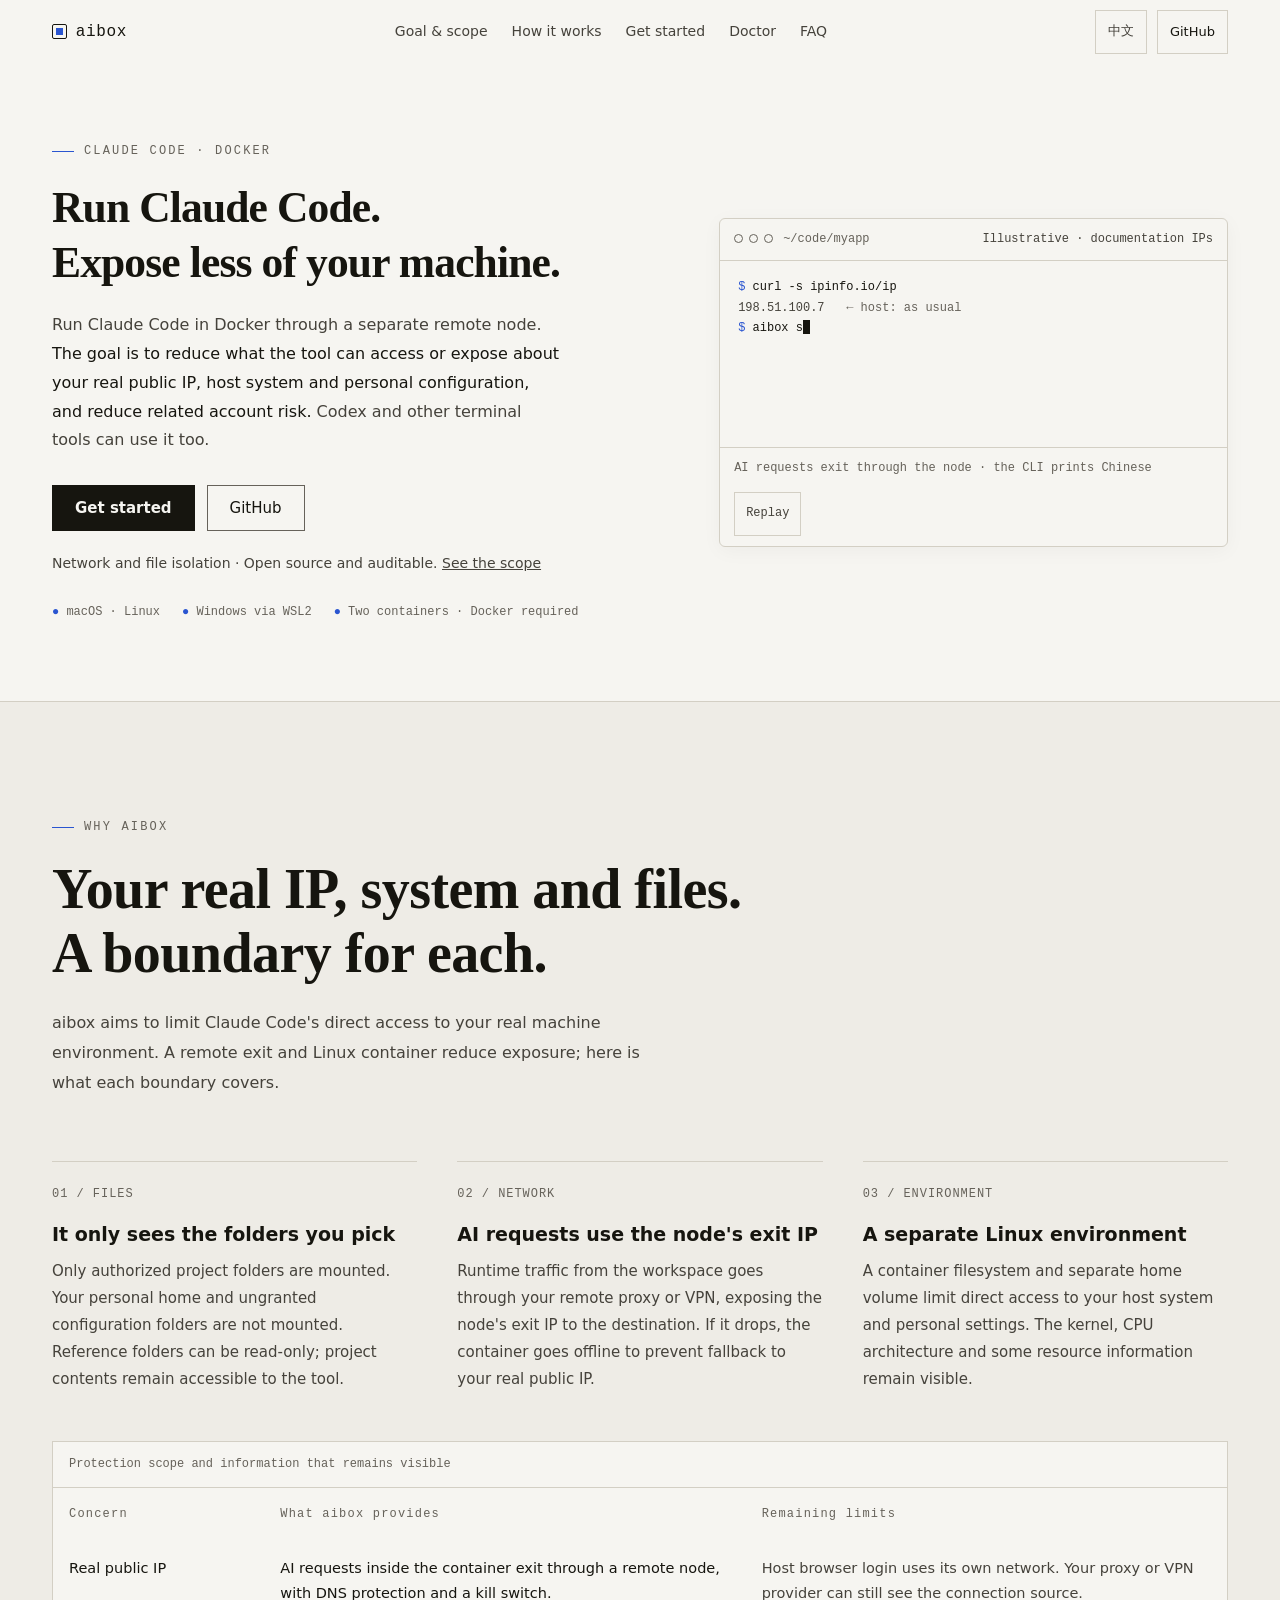
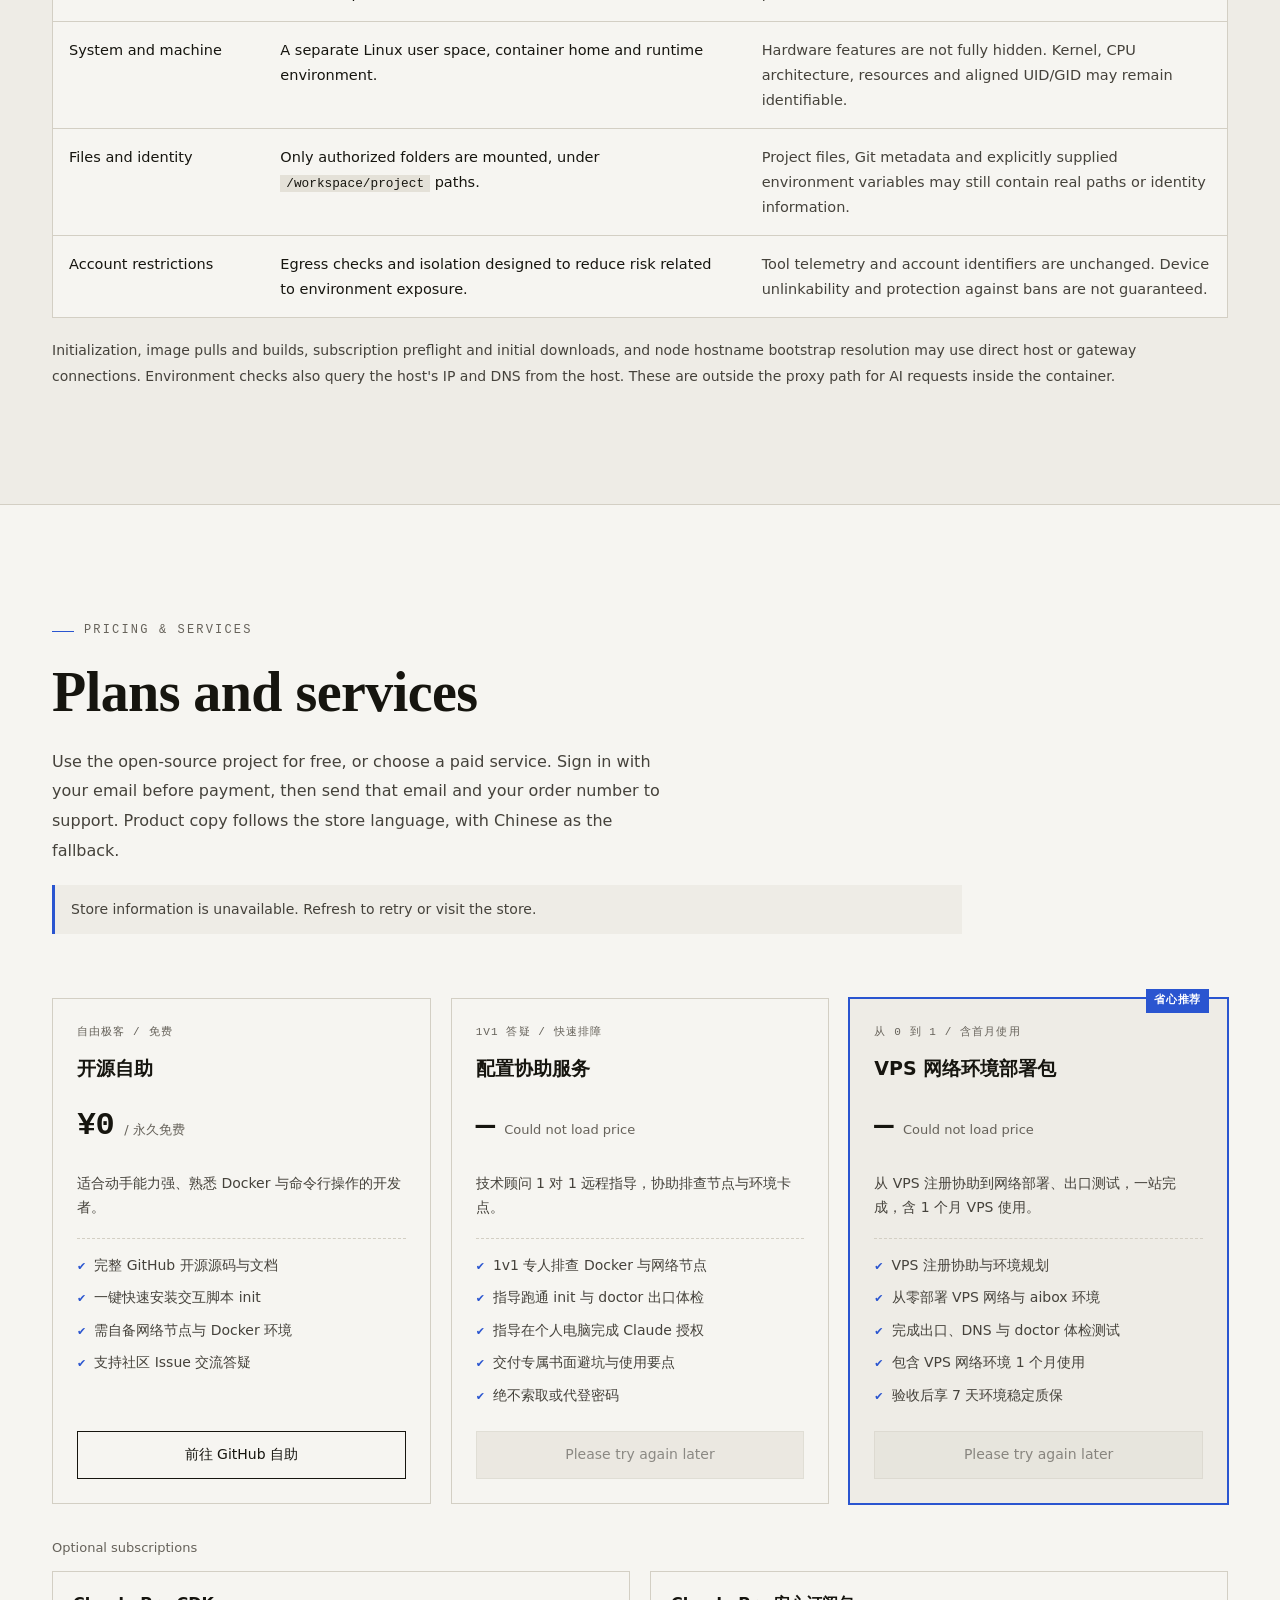
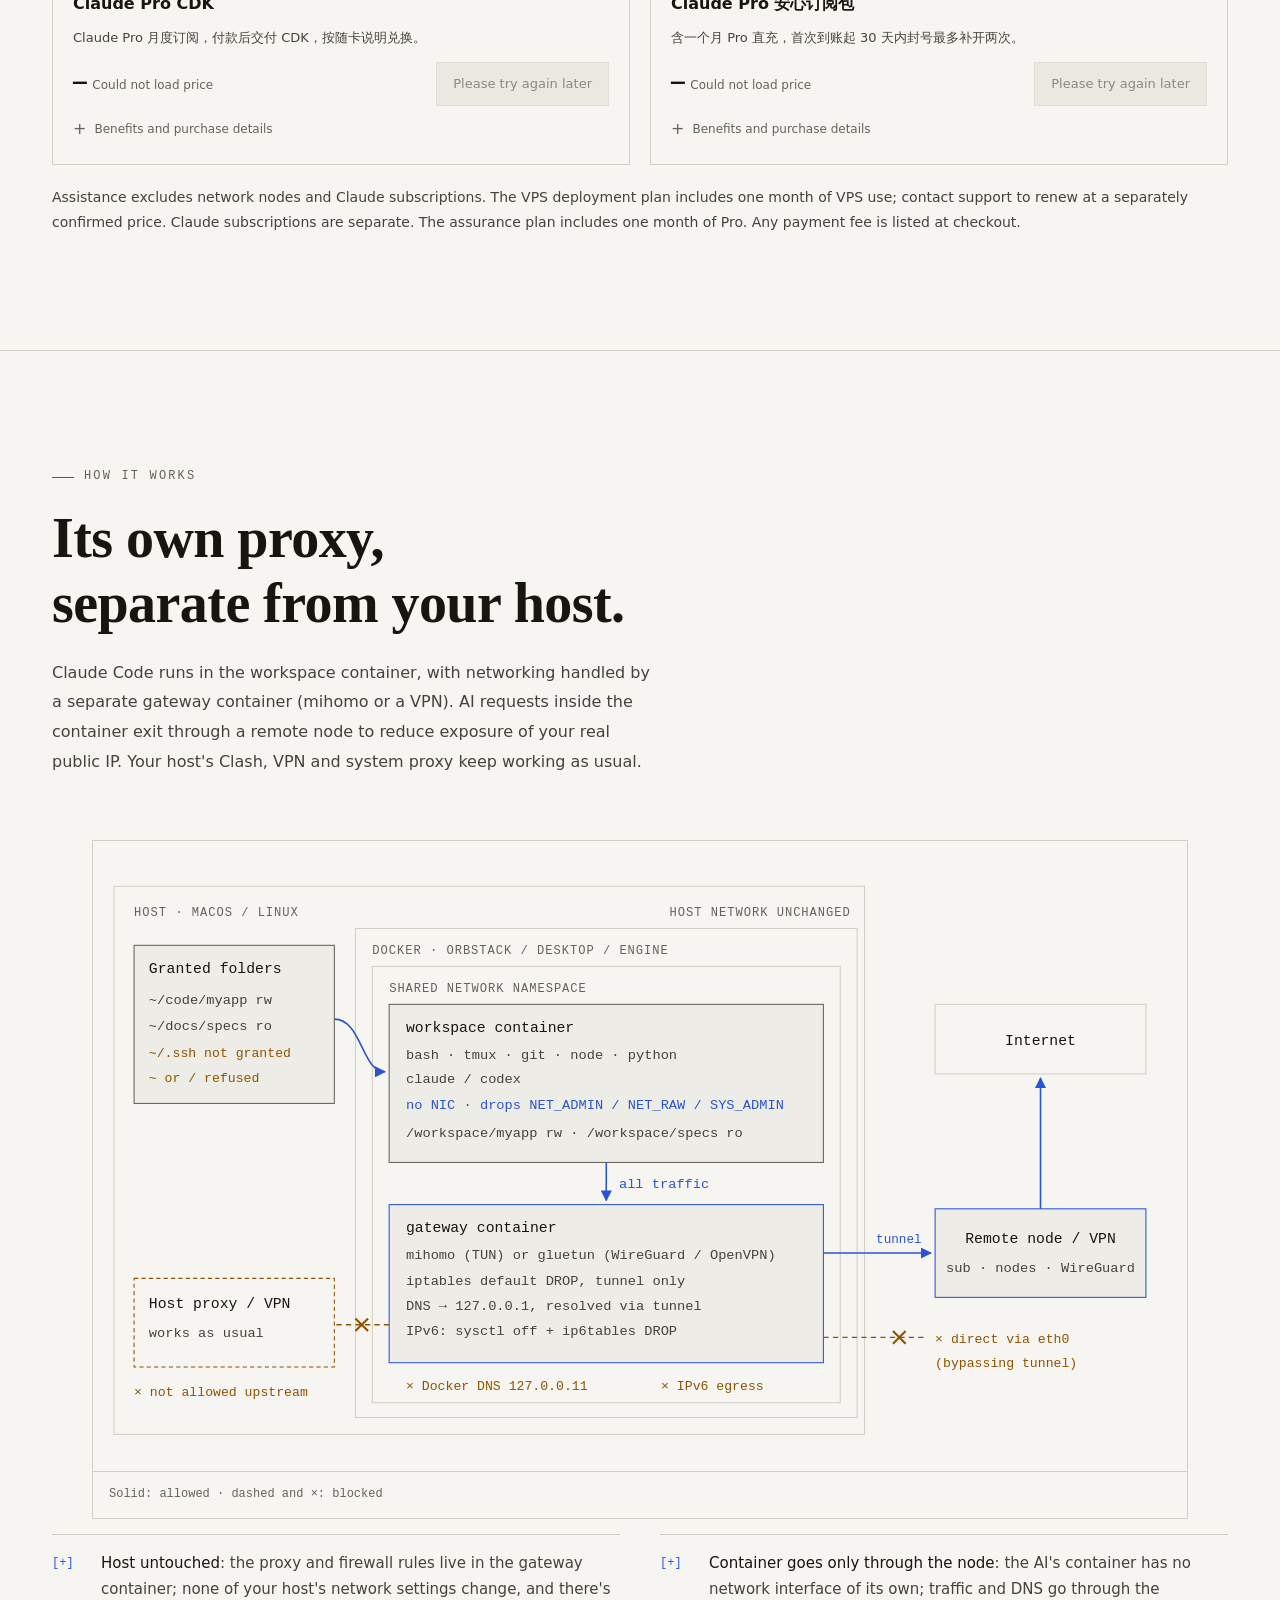
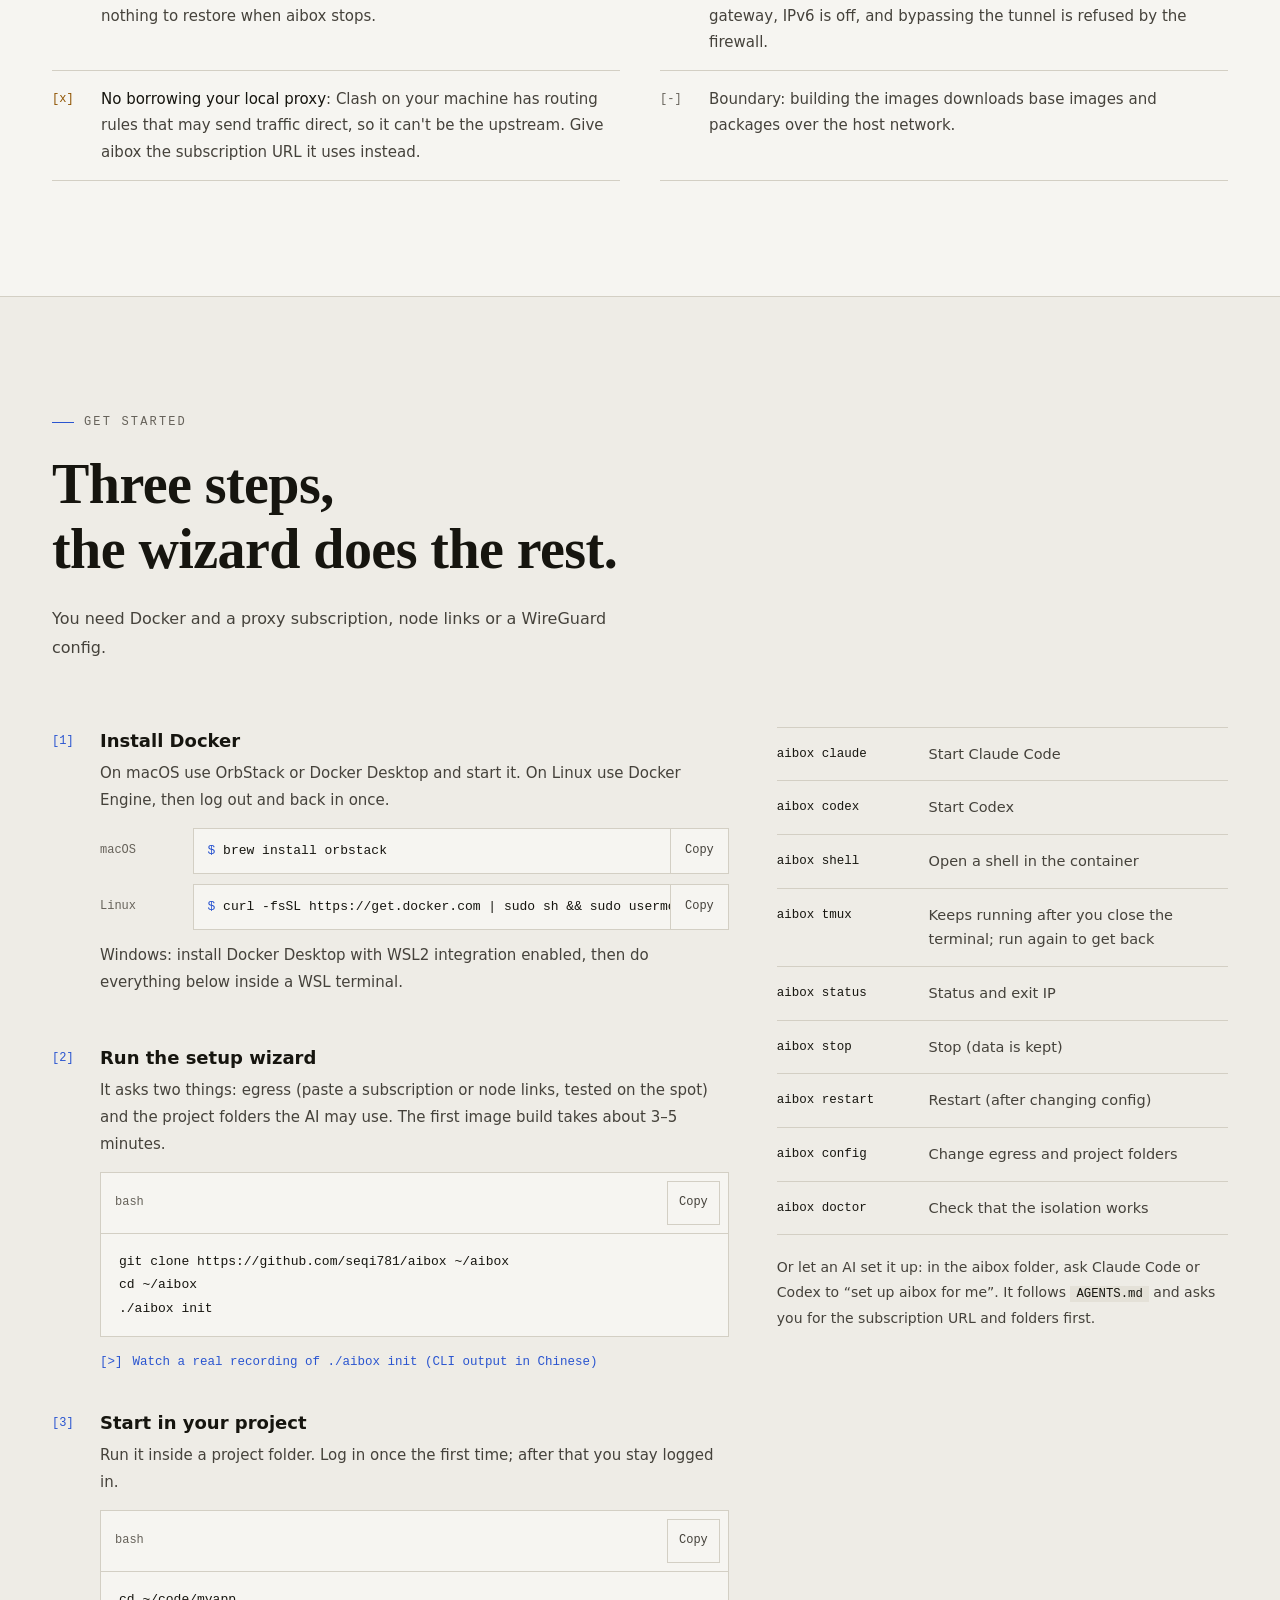
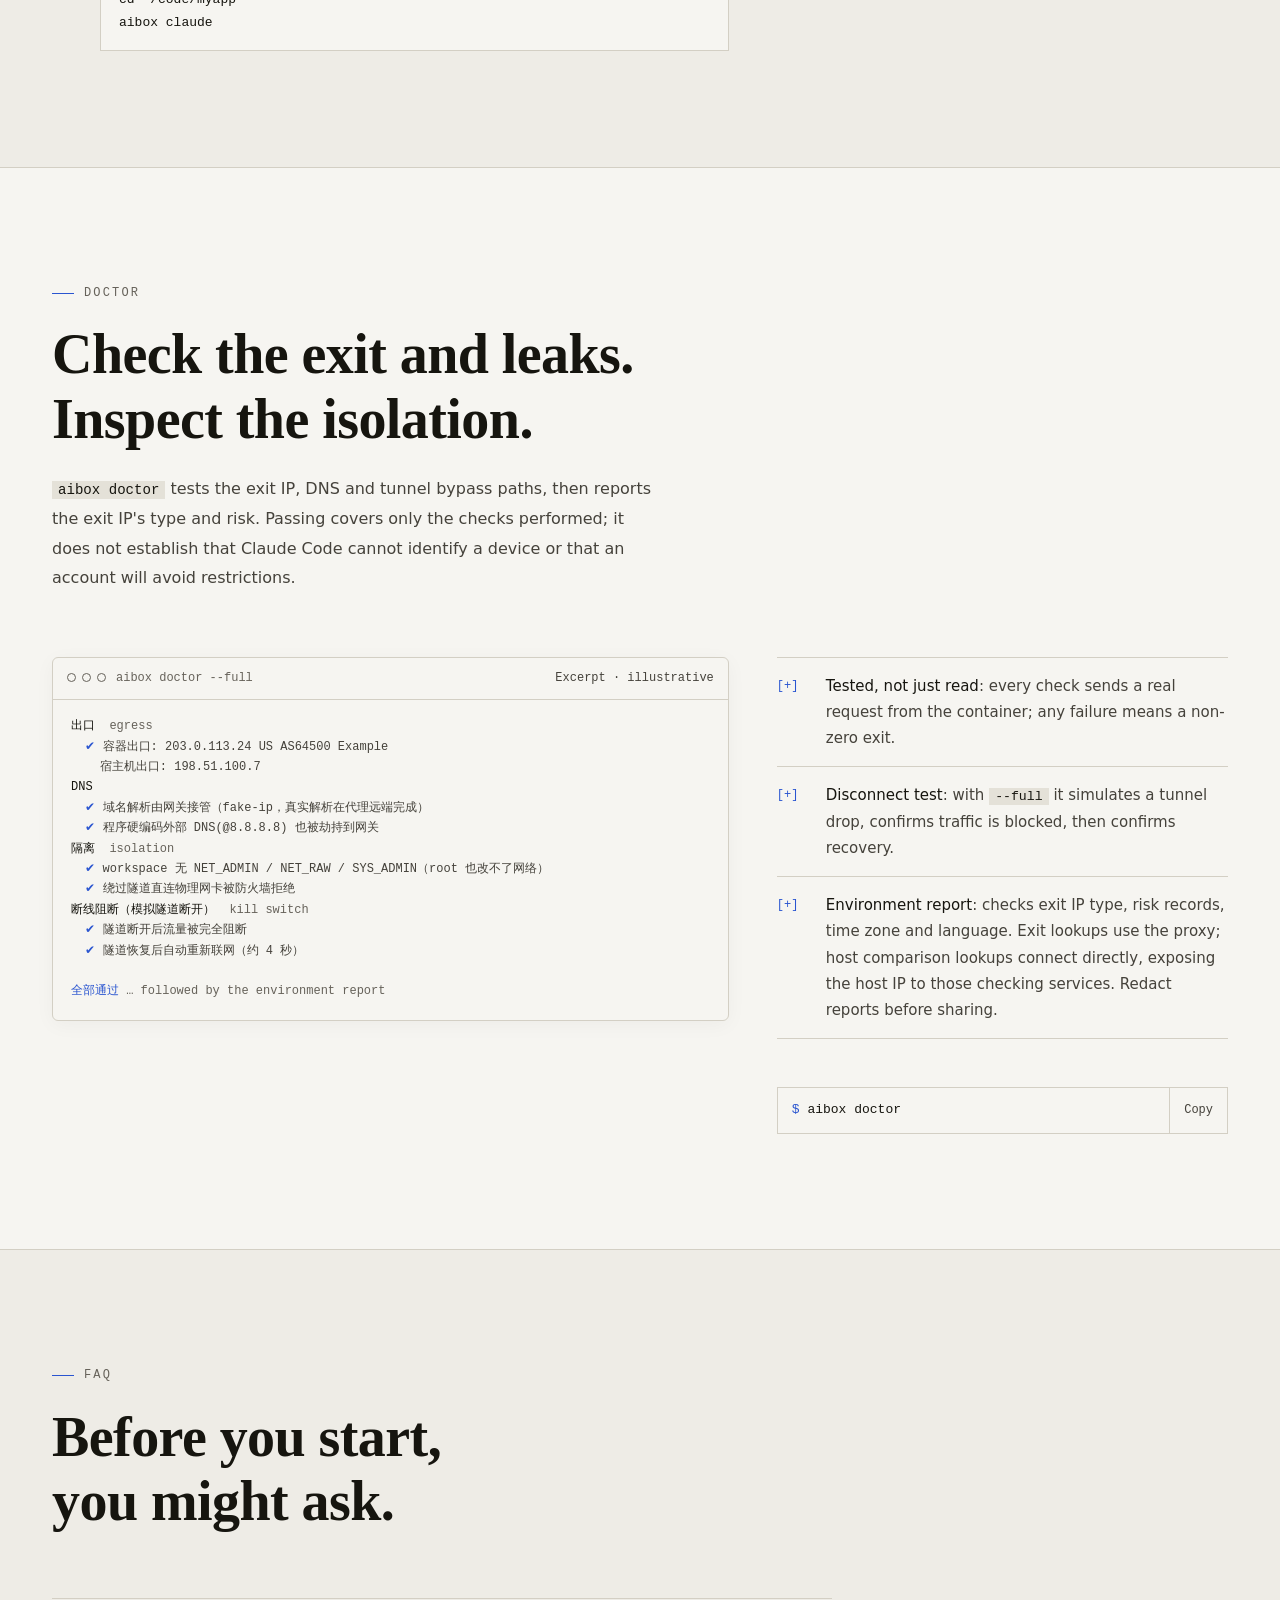
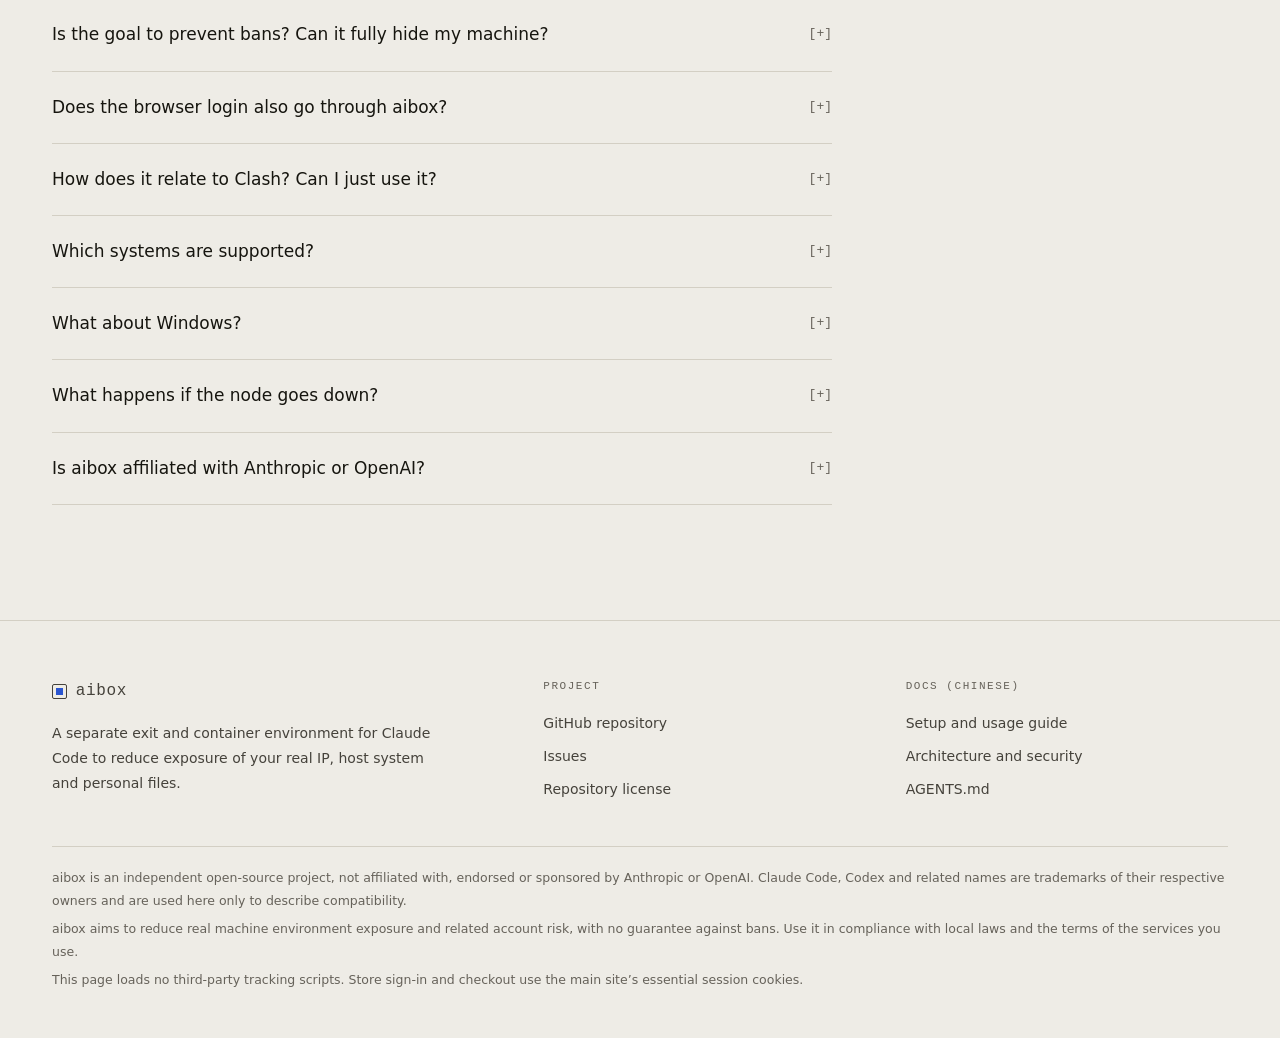
==== commit 2b62c243: "Refine aibox plan hierarchy and VPS service copy" ====
--- a/en/index.html
+++ b/en/index.html
@@ -68,7 +68,7 @@
         <a class="btn p" href="#start">Get started</a>
         <a class="btn g" href="https://github.com/seqi781/aibox">GitHub</a>
       </div>
-      <p class="note">Network and file isolation, with no guarantee against bans or complete machine fingerprint masking. <a href="#why">See the scope</a></p>
+      <p class="note">Network and file isolation · Open source and auditable. <a href="#why">See the scope</a></p>
       <ul class="hero-meta" aria-label="Overview">
         <li>macOS · Linux</li>
         <li>Windows via WSL2</li>
@@ -164,25 +164,23 @@
  <a class="card-btn" data-field="button" aria-disabled="true">正在读取商品</a>
  </article><article class="price-card featured" data-product-sku="aibox_remote_install">
  <span class="card-badge" data-field="badge">省心推荐</span>
- <div><p class="card-tag" data-field="eyebrow">全程远程协助 / 验收交付</p><h3 class="card-name" data-field="name">远程代装交付包</h3>
+ <div><p class="card-tag" data-field="eyebrow">从 0 到 1 / 含首月使用</p><h3 class="card-name" data-field="name">VPS 网络环境部署包</h3>
  <div class="price-box"><span class="price-num" data-field="price">—</span><span class="price-unit" data-field="unit">正在读取最新价格</span><span class="price-orig" data-field="original" hidden></span></div>
- <p class="card-desc" data-field="description">专家全程远程装通 Docker 与 aibox，调优出口并输出体检单。</p><ul class="card-items" data-field="features"><li>技术专家远程全套装通运行</li><li>独立路由与 DNS 出口调优</li><li>输出 doctor 出口体检报告</li><li>屏幕前当面核对完成首次登录</li><li>验收交付后享受 7 天环境稳定质保</li></ul><p class="card-service-notice" data-field="notice"></p></div>
+ <p class="card-desc" data-field="description">从 VPS 注册协助到网络部署、出口测试，一站完成，含 1 个月 VPS 使用。</p><ul class="card-items" data-field="features"><li>VPS 注册协助与环境规划</li><li>从零部署 VPS 网络与 aibox 环境</li><li>完成出口、DNS 与 doctor 体检测试</li><li>包含 VPS 网络环境 1 个月使用</li><li>验收后享 7 天环境稳定质保</li></ul><p class="card-service-notice" data-field="notice"></p></div>
  <a class="card-btn primary" data-field="button" aria-disabled="true">正在读取商品</a>
  </article></div>
- <div class="pricing-addons"><article class="price-card" data-product-sku="claude_pro_cdk_1m">
-
- <div><p class="card-tag" data-field="eyebrow">独立订阅</p><h3 class="card-name" data-field="name">Claude Pro</h3>
- <div class="price-box"><span class="price-num" data-field="price">—</span><span class="price-unit" data-field="unit">正在读取最新价格</span><span class="price-orig" data-field="original" hidden></span></div>
- <p class="card-desc" data-field="description">单独购买 Claude Pro，具体交付方式以商城商品说明为准。</p><ul class="card-items" data-field="features"></ul><p class="card-service-notice" data-field="notice"></p></div>
- <a class="card-btn" data-field="button" aria-disabled="true">正在读取商品</a>
- </article><article class="price-card" data-product-sku="claude_pro_assurance">
-
- <div><p class="card-tag" data-field="eyebrow">一个月直充 + 最多两次封号补开</p><h3 class="card-name" data-field="name">Claude Pro 安心订阅包</h3>
- <div class="price-box"><span class="price-num" data-field="price">—</span><span class="price-unit" data-field="unit">正在读取最新价格</span><span class="price-orig" data-field="original" hidden></span></div>
- <p class="card-desc" data-field="description">含 Claude Pro 一个月直充，保障期内如遇封号最多补开两次。</p><ul class="card-items" data-field="features"><li>首次直充到账起保障 30 天</li><li>保障期内封号最多补开两次</li><li>补开不重新计时、不延长保障期</li><li>不等于额外赠送两个月订阅</li></ul><p class="card-service-notice" data-field="notice"></p></div>
- <a class="card-btn" data-field="button" aria-disabled="true">正在读取商品</a>
- </article></div>
- <p class="note">Assistance and installation exclude network nodes and Claude subscriptions. The assurance plan already includes one month of Pro. Any payment fee is shown separately at checkout.</p>
+ <div class="addons-section"><h3 class="addons-title">Optional subscriptions</h3><div class="pricing-addons"><article class="addon-card" data-product-sku="claude_pro_cdk_1m">
+ <div class="addon-heading"><h4 class="card-name" data-field="name">Claude Pro CDK</h4><span class="card-tag" data-field="eyebrow" hidden></span></div>
+ <p class="card-desc" data-field="description">Claude Pro 月度订阅，付款后交付 CDK，按随卡说明兑换。</p>
+ <div class="addon-action"><div class="price-box"><span class="price-num" data-field="price">—</span><span class="price-unit" data-field="unit">正在读取最新价格</span><span class="price-orig" data-field="original" hidden></span></div><a class="card-btn" data-field="button" aria-disabled="true">正在读取商品</a></div>
+ <details class="addon-details"><summary>Benefits and purchase details</summary><ul class="card-items" data-field="features"></ul><p class="card-service-notice" data-field="notice"></p></details>
+ </article><article class="addon-card" data-product-sku="claude_pro_assurance">
+ <div class="addon-heading"><h4 class="card-name" data-field="name">Claude Pro 安心订阅包</h4><span class="card-tag" data-field="eyebrow" hidden></span></div>
+ <p class="card-desc" data-field="description">含一个月 Pro 直充，首次到账起 30 天内封号最多补开两次。</p>
+ <div class="addon-action"><div class="price-box"><span class="price-num" data-field="price">—</span><span class="price-unit" data-field="unit">正在读取最新价格</span><span class="price-orig" data-field="original" hidden></span></div><a class="card-btn" data-field="button" aria-disabled="true">正在读取商品</a></div>
+ <details class="addon-details"><summary>Benefits and purchase details</summary><ul class="card-items" data-field="features"></ul><p class="card-service-notice" data-field="notice"></p></details>
+ </article></div></div>
+ <p class="note">Assistance excludes network nodes and Claude subscriptions. The VPS deployment plan includes one month of VPS use; contact support to renew at a separately confirmed price. Claude subscriptions are separate. The assurance plan includes one month of Pro. Any payment fee is listed at checkout.</p>
  <noscript><p class="note">请启用 JavaScript 读取最新价格，或<a href="/store">前往商城查看与购买</a>。</p></noscript>
  </div></section>
 <section class="sec" id="how" aria-labelledby="how-title">
--- a/assets/site.css
+++ b/assets/site.css
@@ -737,8 +737,28 @@
 }
 
 .pricing-grid { grid-template-columns: repeat(3, minmax(0, 1fr)); }
-.pricing-addons { display: grid; grid-template-columns: repeat(2, minmax(0, 1fr)); gap: 20px; margin: 24px 0; }
+.pricing-addons { display: grid; grid-template-columns: repeat(2, minmax(0, 1fr)); align-items: start; gap: 20px; }
 .card-service-notice { font-size: 12px; line-height: 1.75; color: var(--mut); margin: 16px 0; overflow-wrap: anywhere; }
 .card-btn[aria-disabled="true"] { opacity: .6; cursor: default; pointer-events: none; }
 @media(max-width: 1000px) { .pricing-grid { grid-template-columns: minmax(0, 1fr); } }
 @media(max-width: 640px) { .pricing-addons { grid-template-columns: minmax(0, 1fr); } }
+
+/* Optional subscriptions stay secondary to the three aibox plans. */
+.addons-section { margin: 32px 0 20px; }
+.addons-title { color: var(--mut); font-size: 13px; font-weight: 500; margin: 0 0 12px; }
+.addon-card { min-width: 0; padding: 18px 20px; border: 1px solid var(--line); background: var(--bg); }
+.addon-card .card-name { font-size: 16px; margin: 0 0 8px; }
+.addon-card .card-desc { font-size: 13px; min-height: 0; margin: 0 0 12px; }
+.addon-action { display: flex; align-items: center; justify-content: space-between; gap: 12px; flex-wrap: wrap; }
+.addon-card .price-box { margin: 0; gap: 6px; }
+.addon-card .price-num { font-size: 23px; }
+.addon-card .price-unit { font-size: 12px; }
+.addon-card .card-btn { width: auto; min-height: 44px; padding: 8px 16px; font-size: 13px; }
+.addon-details { margin-top: 8px; }
+.addon-details summary { cursor: pointer; color: var(--mut); font-size: 12px; min-height: 32px; display: flex; align-items: center; gap: 8px; }
+.addon-details summary::before { content: "+"; font-size: 16px; }
+.addon-details[open] summary::before { content: "−"; }
+.addon-details summary::-webkit-details-marker { display: none; }
+.addon-details .card-items { margin: 8px 0; padding-top: 12px; }
+.addon-details .card-items:empty { display: none; }
+.addon-details .card-service-notice { margin: 8px 0 0; }
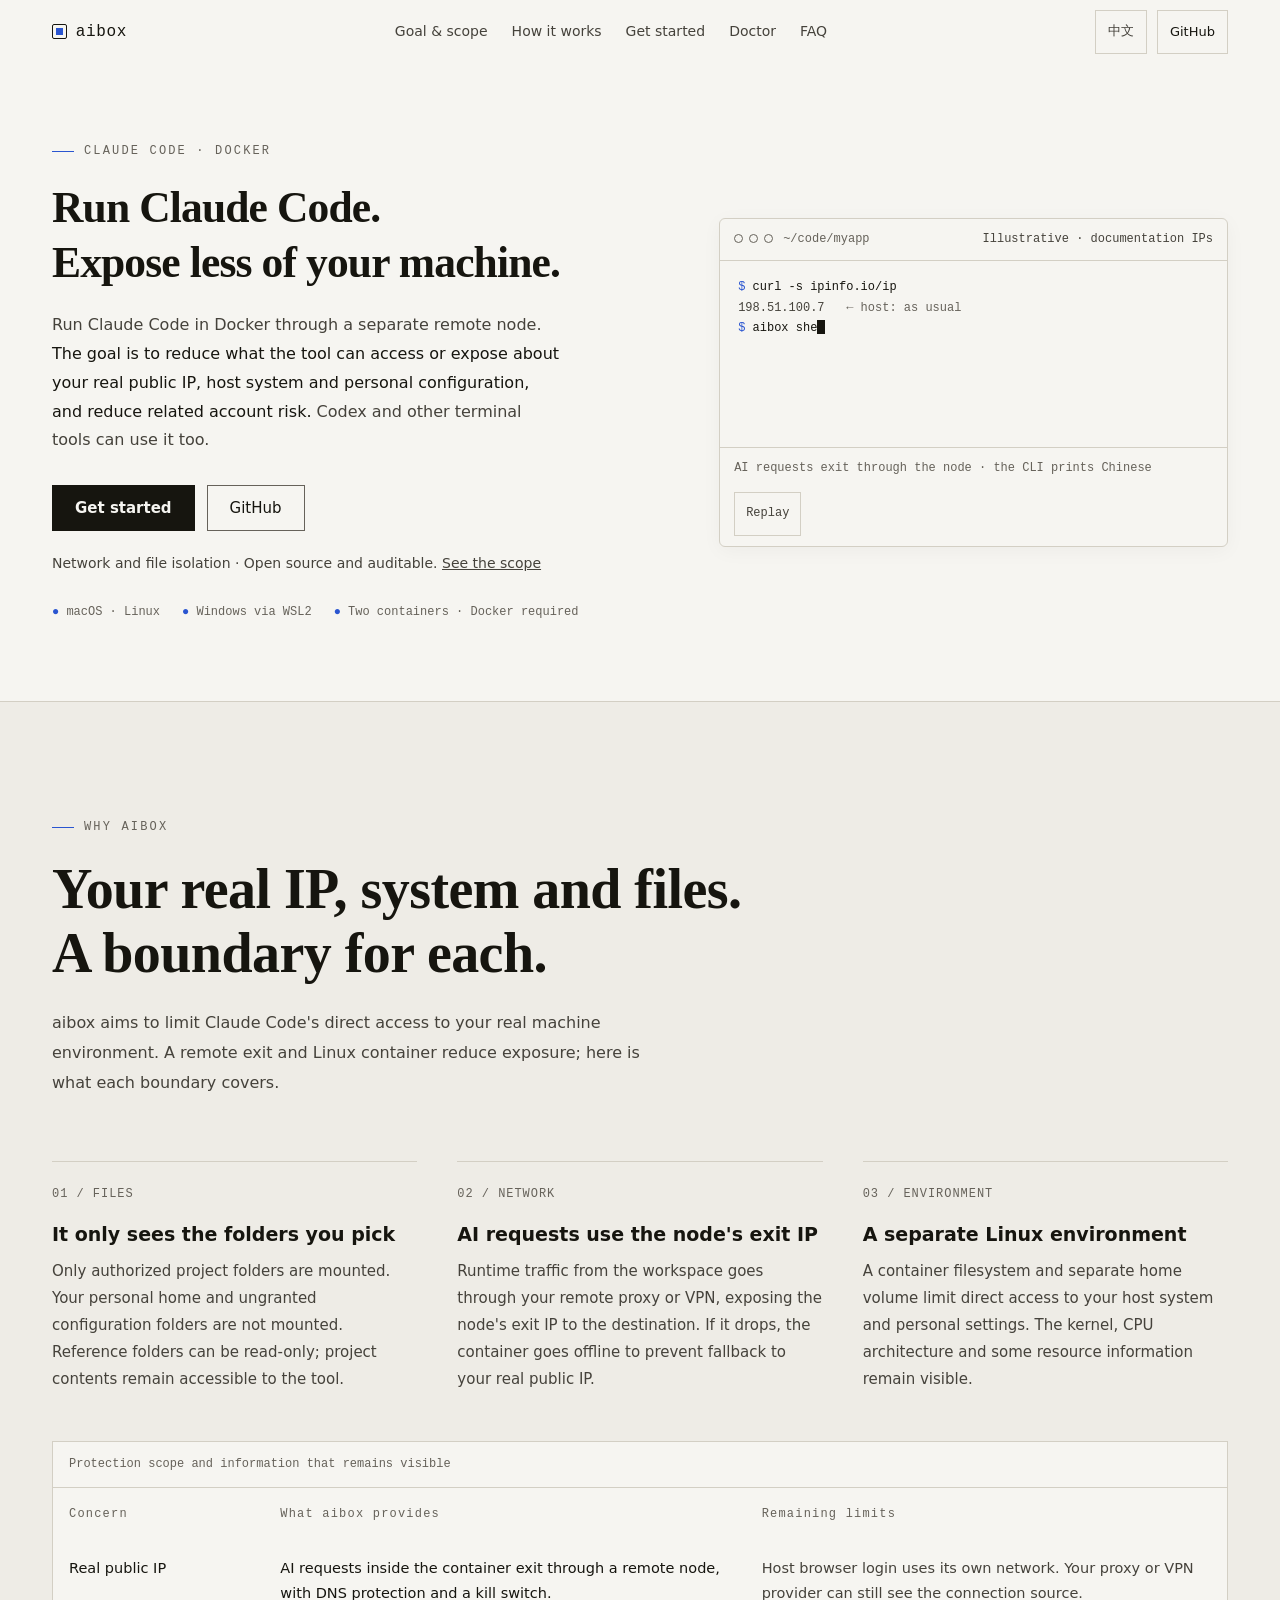
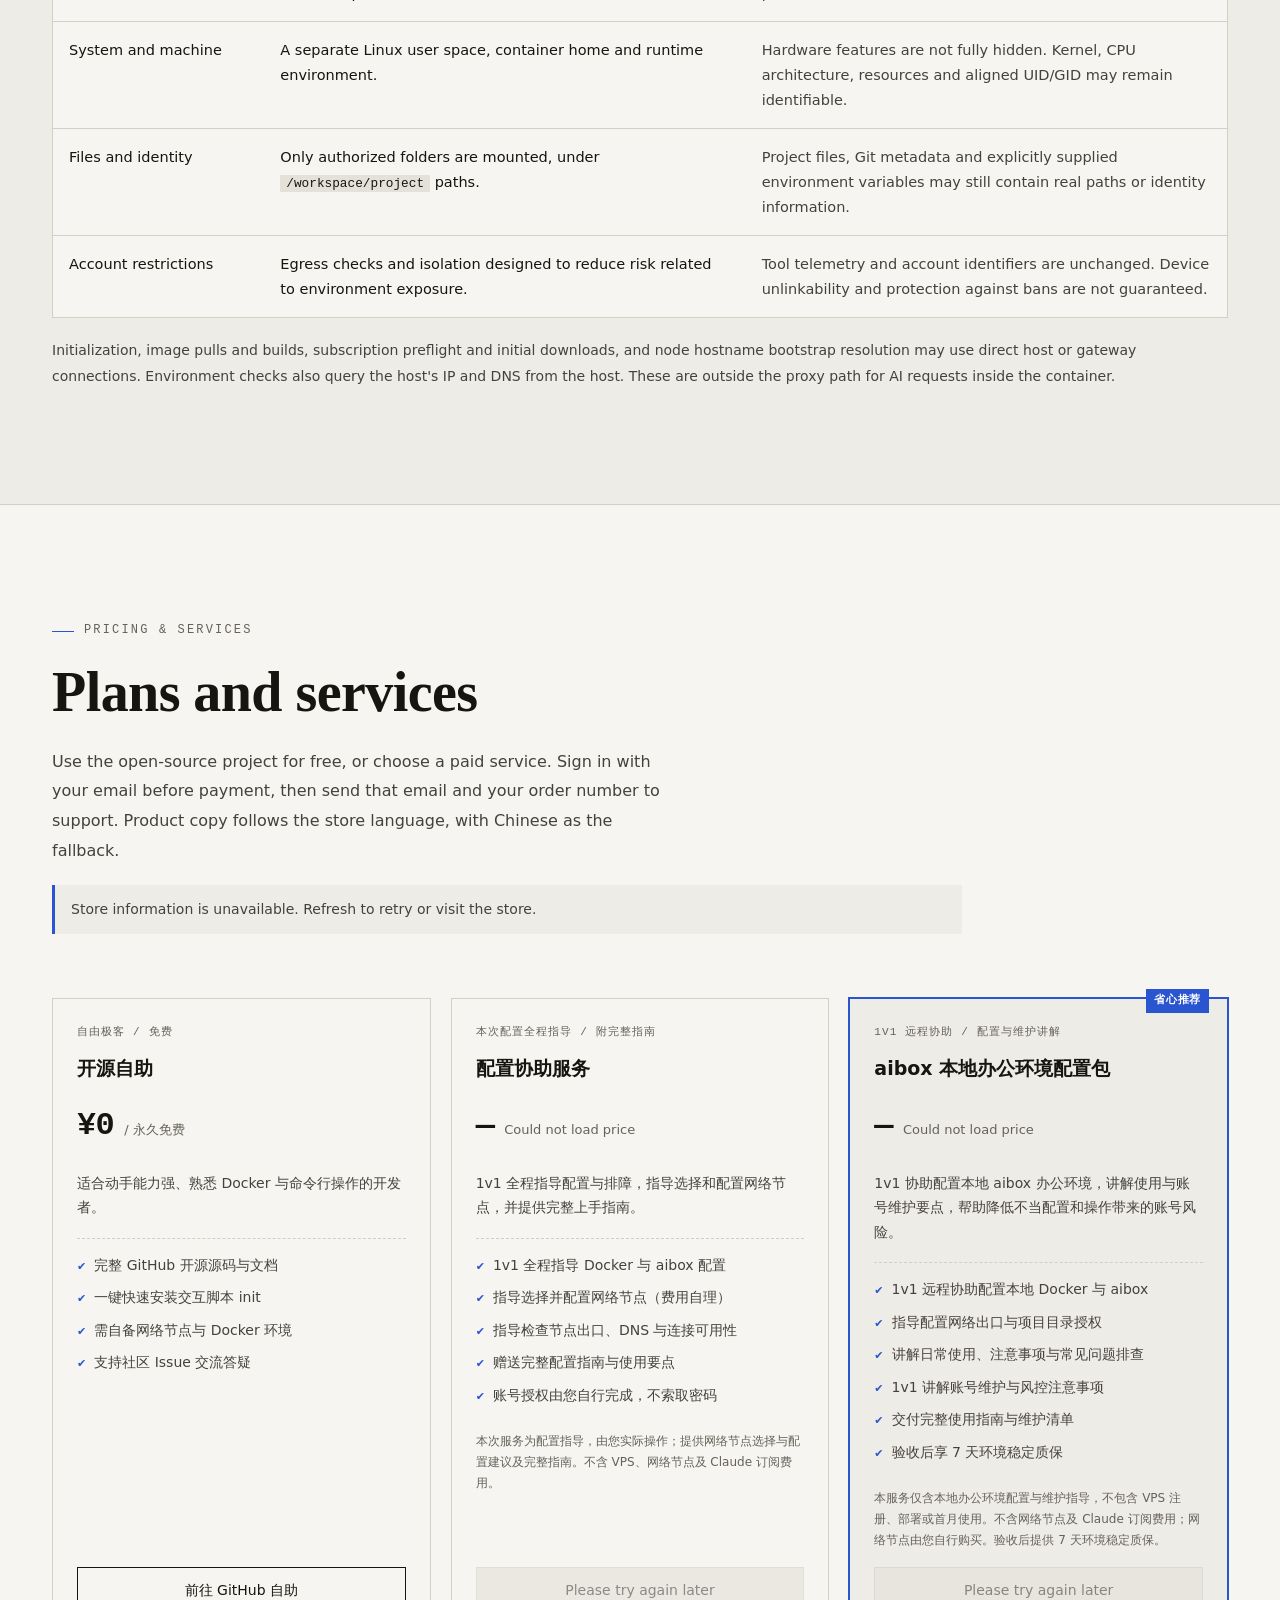
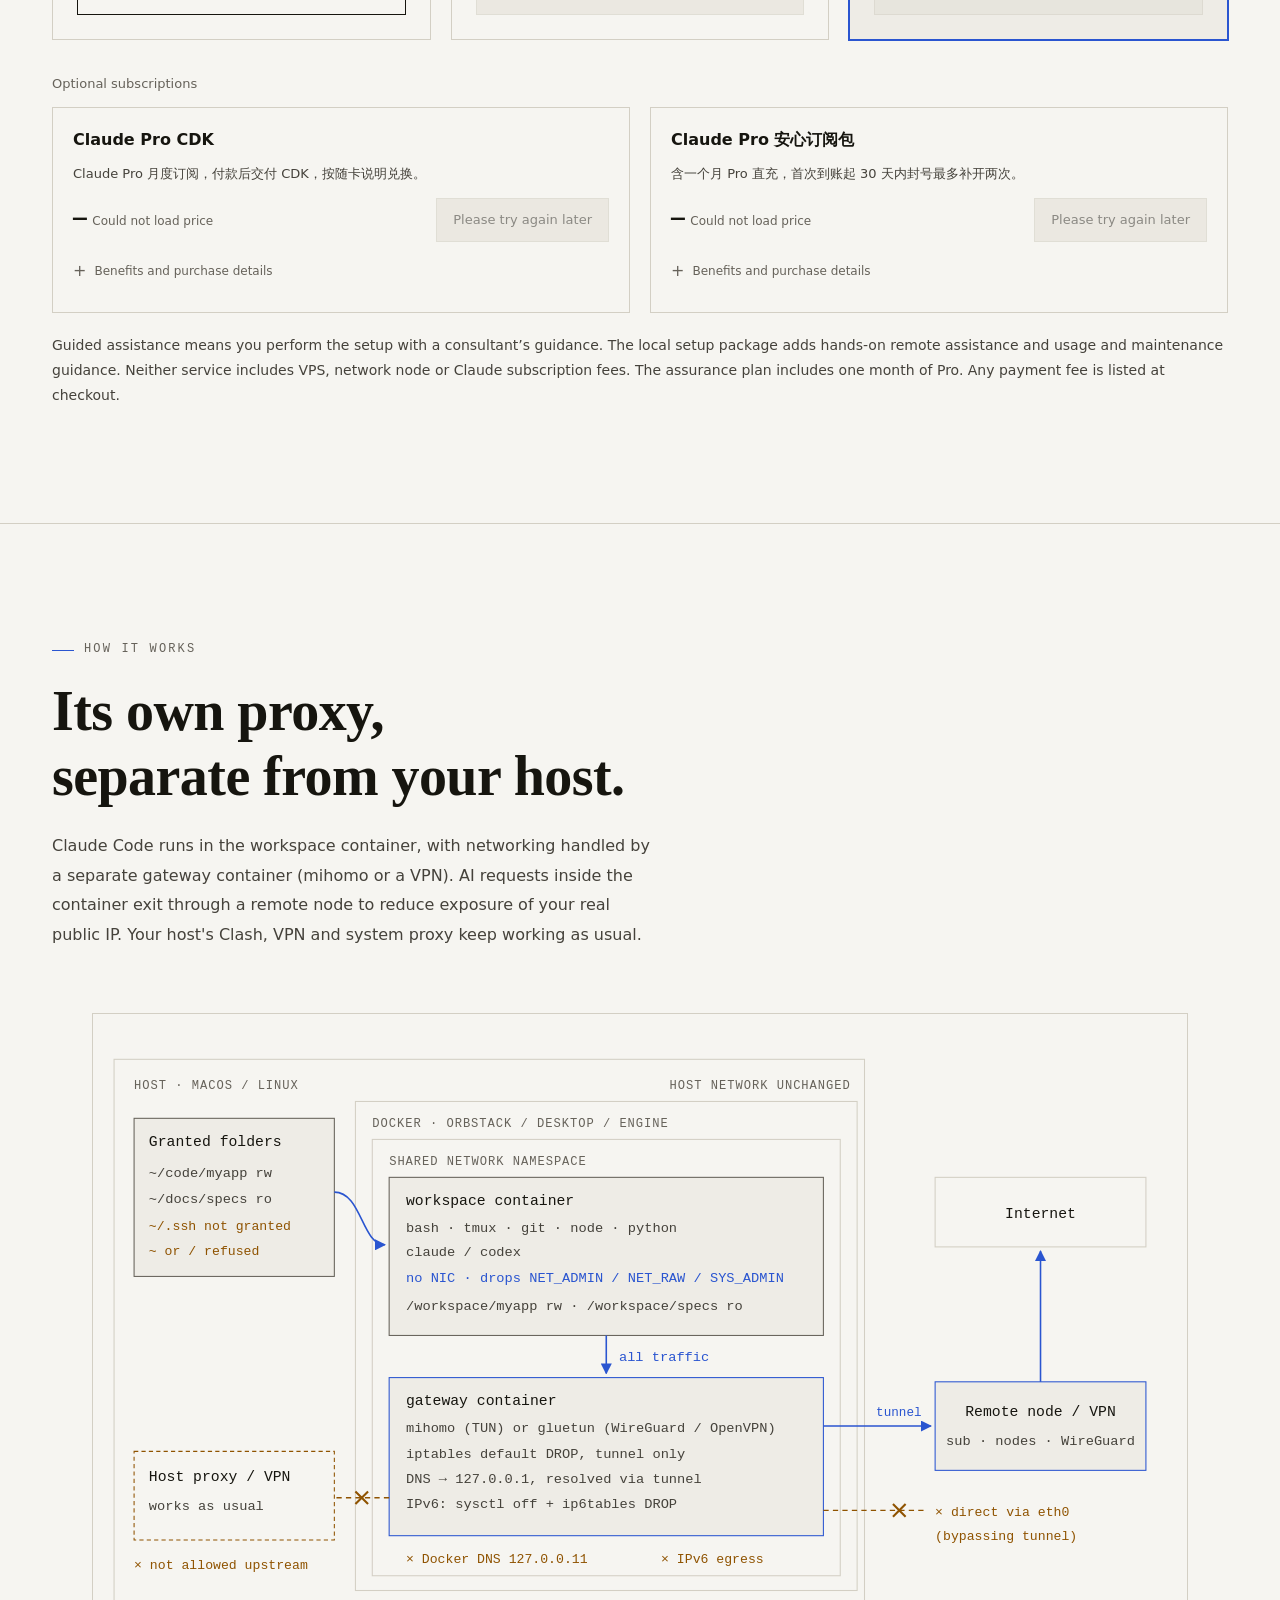
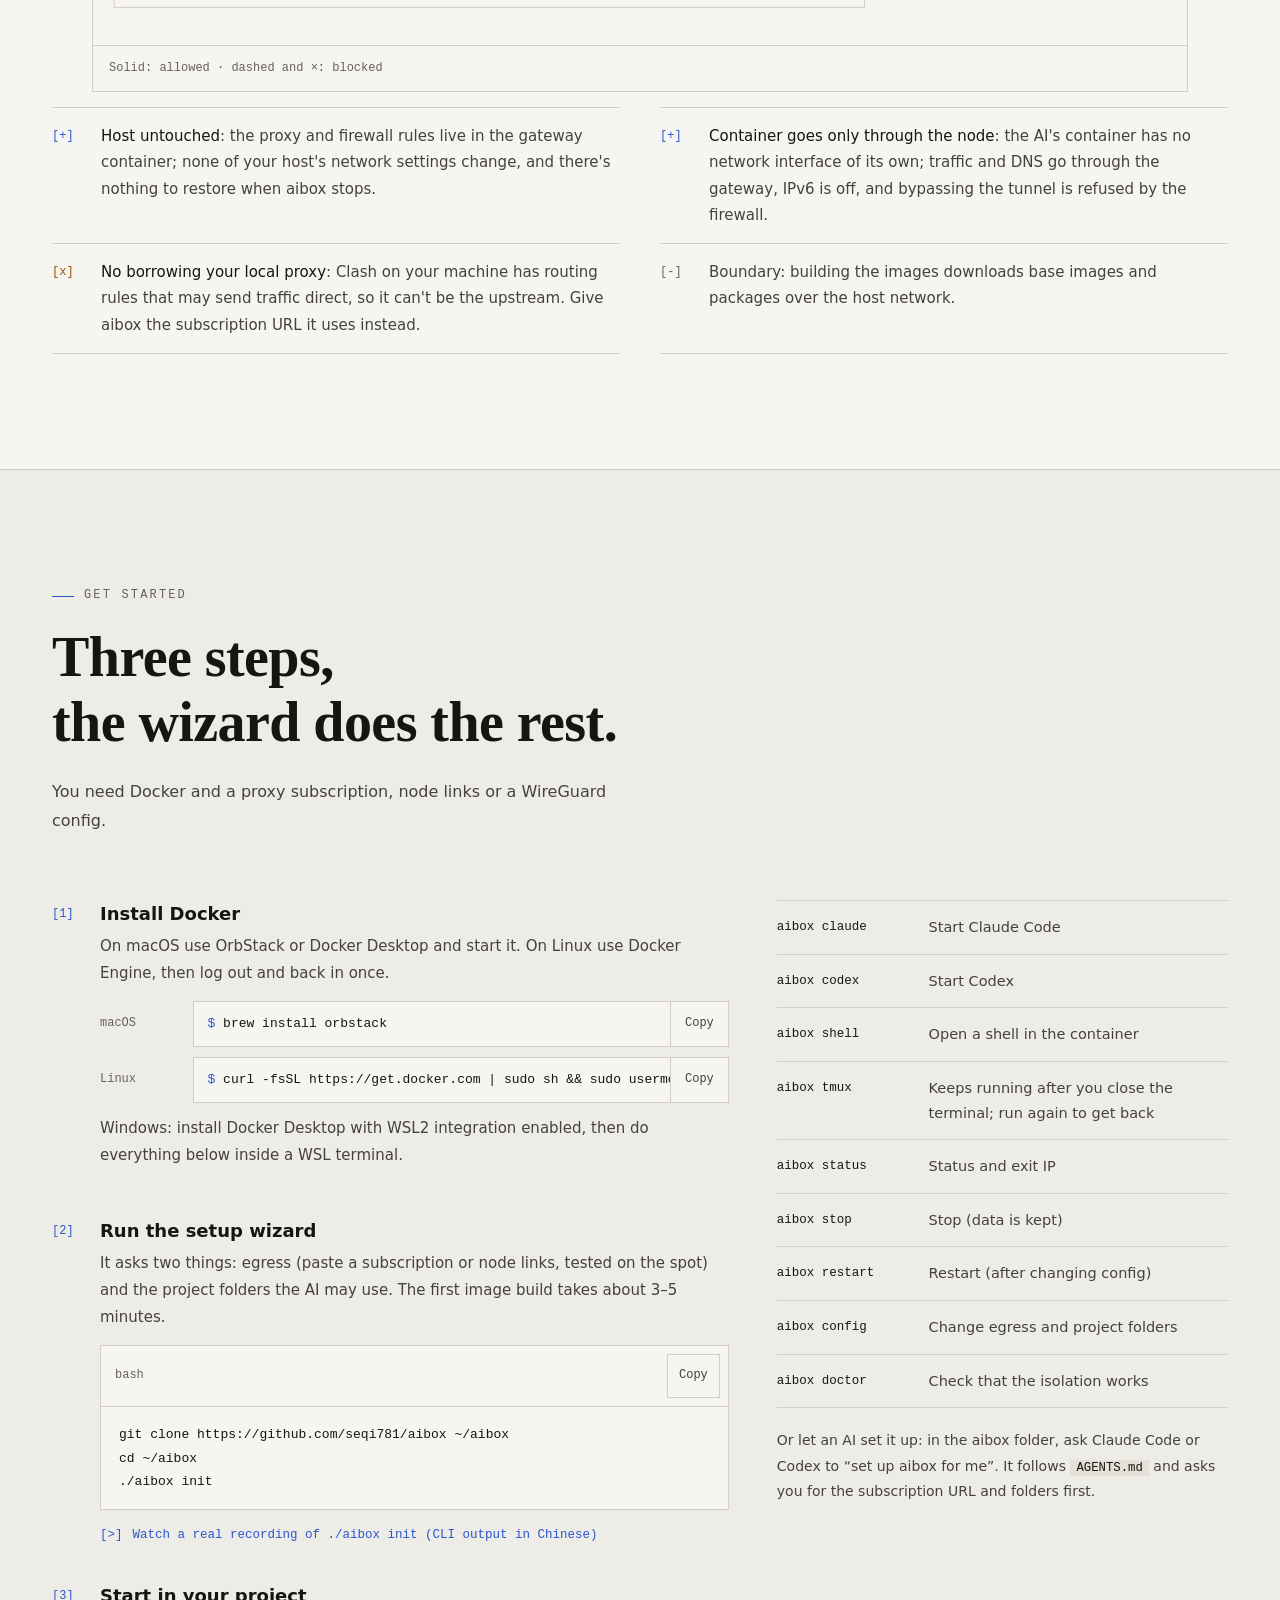
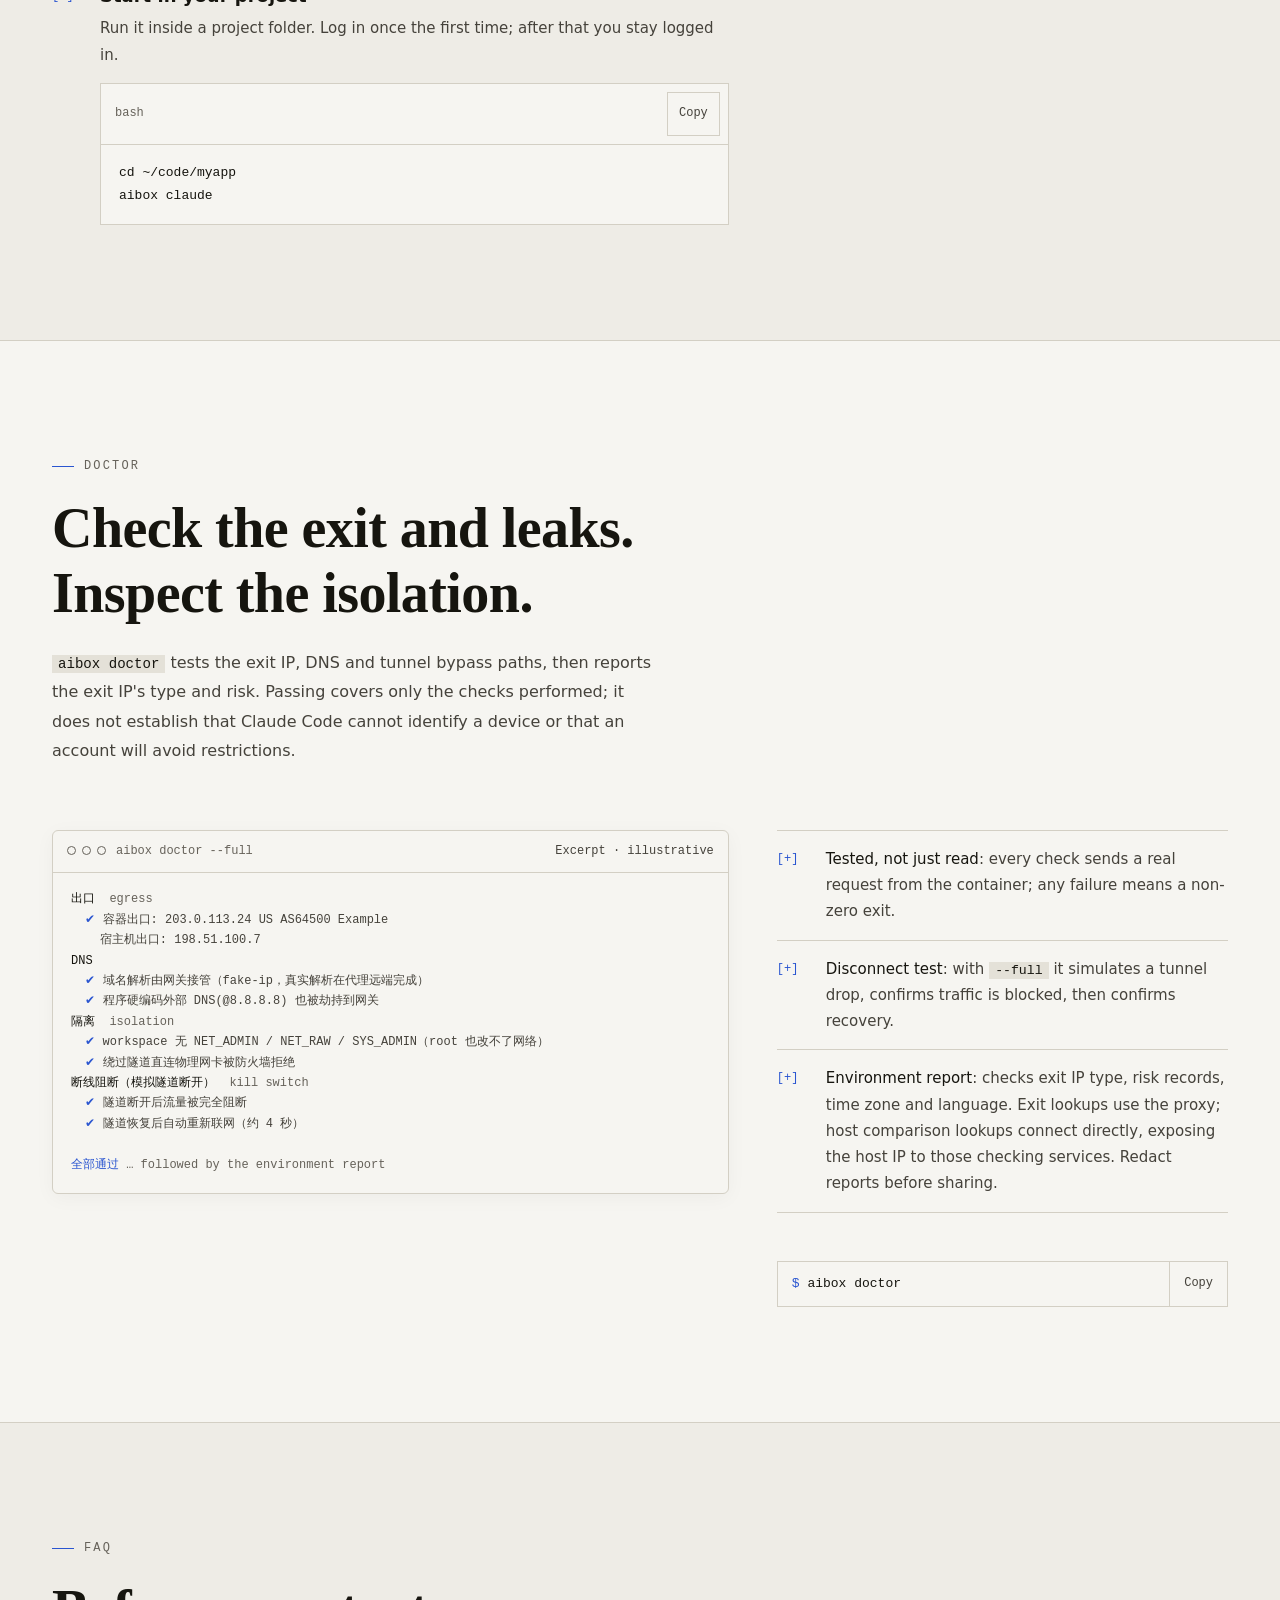
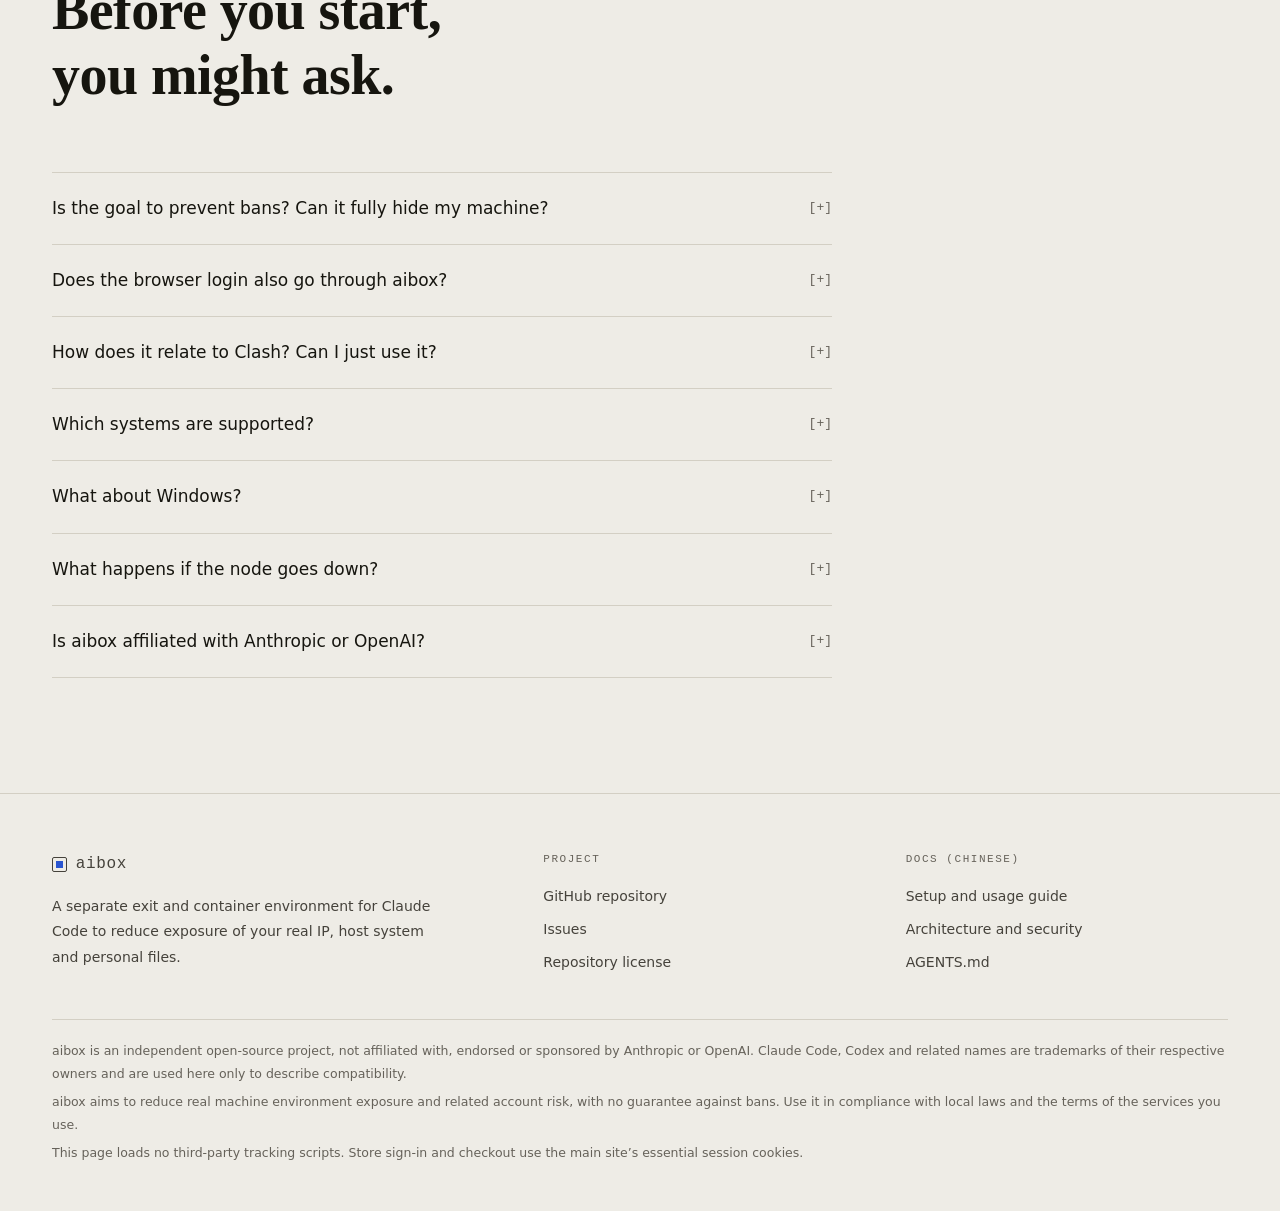
==== commit c73627d3: "Clarify aibox local setup services and review share-page copy" ====
--- a/en/index.html
+++ b/en/index.html
@@ -158,15 +158,15 @@
  <a class="card-btn" data-field="button" href="https://github.com/seqi781/aibox" target="_blank" rel="noopener">前往 GitHub 自助</a>
  </article><article class="price-card" data-product-sku="aibox_setup_assistance">
  <span class="card-badge" data-field="badge" hidden></span>
- <div><p class="card-tag" data-field="eyebrow">1v1 答疑 / 快速排障</p><h3 class="card-name" data-field="name">配置协助服务</h3>
+ <div><p class="card-tag" data-field="eyebrow">本次配置全程指导 / 附完整指南</p><h3 class="card-name" data-field="name">配置协助服务</h3>
  <div class="price-box"><span class="price-num" data-field="price">—</span><span class="price-unit" data-field="unit">正在读取最新价格</span><span class="price-orig" data-field="original" hidden></span></div>
- <p class="card-desc" data-field="description">技术顾问 1 对 1 远程指导，协助排查节点与环境卡点。</p><ul class="card-items" data-field="features"><li>1v1 专人排查 Docker 与网络节点</li><li>指导跑通 init 与 doctor 出口体检</li><li>指导在个人电脑完成 Claude 授权</li><li>交付专属书面避坑与使用要点</li><li>绝不索取或代登密码</li></ul><p class="card-service-notice" data-field="notice"></p></div>
+ <p class="card-desc" data-field="description">1v1 全程指导配置与排障，指导选择和配置网络节点，并提供完整上手指南。</p><ul class="card-items" data-field="features"><li>1v1 全程指导 Docker 与 aibox 配置</li><li>指导选择并配置网络节点（费用自理）</li><li>指导检查节点出口、DNS 与连接可用性</li><li>赠送完整配置指南与使用要点</li><li>账号授权由您自行完成，不索取密码</li></ul><p class="card-service-notice" data-field="notice">本次服务为配置指导，由您实际操作；提供网络节点选择与配置建议及完整指南。不含 VPS、网络节点及 Claude 订阅费用。</p></div>
  <a class="card-btn" data-field="button" aria-disabled="true">正在读取商品</a>
  </article><article class="price-card featured" data-product-sku="aibox_remote_install">
  <span class="card-badge" data-field="badge">省心推荐</span>
- <div><p class="card-tag" data-field="eyebrow">从 0 到 1 / 含首月使用</p><h3 class="card-name" data-field="name">VPS 网络环境部署包</h3>
+ <div><p class="card-tag" data-field="eyebrow">1v1 远程协助 / 配置与维护讲解</p><h3 class="card-name" data-field="name">aibox 本地办公环境配置包</h3>
  <div class="price-box"><span class="price-num" data-field="price">—</span><span class="price-unit" data-field="unit">正在读取最新价格</span><span class="price-orig" data-field="original" hidden></span></div>
- <p class="card-desc" data-field="description">从 VPS 注册协助到网络部署、出口测试，一站完成，含 1 个月 VPS 使用。</p><ul class="card-items" data-field="features"><li>VPS 注册协助与环境规划</li><li>从零部署 VPS 网络与 aibox 环境</li><li>完成出口、DNS 与 doctor 体检测试</li><li>包含 VPS 网络环境 1 个月使用</li><li>验收后享 7 天环境稳定质保</li></ul><p class="card-service-notice" data-field="notice"></p></div>
+ <p class="card-desc" data-field="description">1v1 协助配置本地 aibox 办公环境，讲解使用与账号维护要点，帮助降低不当配置和操作带来的账号风险。</p><ul class="card-items" data-field="features"><li>1v1 远程协助配置本地 Docker 与 aibox</li><li>指导配置网络出口与项目目录授权</li><li>讲解日常使用、注意事项与常见问题排查</li><li>1v1 讲解账号维护与风控注意事项</li><li>交付完整使用指南与维护清单</li><li>验收后享 7 天环境稳定质保</li></ul><p class="card-service-notice" data-field="notice">本服务仅含本地办公环境配置与维护指导，不包含 VPS 注册、部署或首月使用。不含网络节点及 Claude 订阅费用；网络节点由您自行购买。验收后提供 7 天环境稳定质保。</p></div>
  <a class="card-btn primary" data-field="button" aria-disabled="true">正在读取商品</a>
  </article></div>
  <div class="addons-section"><h3 class="addons-title">Optional subscriptions</h3><div class="pricing-addons"><article class="addon-card" data-product-sku="claude_pro_cdk_1m">
@@ -180,7 +180,7 @@
  <div class="addon-action"><div class="price-box"><span class="price-num" data-field="price">—</span><span class="price-unit" data-field="unit">正在读取最新价格</span><span class="price-orig" data-field="original" hidden></span></div><a class="card-btn" data-field="button" aria-disabled="true">正在读取商品</a></div>
  <details class="addon-details"><summary>Benefits and purchase details</summary><ul class="card-items" data-field="features"></ul><p class="card-service-notice" data-field="notice"></p></details>
  </article></div></div>
- <p class="note">Assistance excludes network nodes and Claude subscriptions. The VPS deployment plan includes one month of VPS use; contact support to renew at a separately confirmed price. Claude subscriptions are separate. The assurance plan includes one month of Pro. Any payment fee is listed at checkout.</p>
+ <p class="note">Guided assistance means you perform the setup with a consultant’s guidance. The local setup package adds hands-on remote assistance and usage and maintenance guidance. Neither service includes VPS, network node or Claude subscription fees. The assurance plan includes one month of Pro. Any payment fee is listed at checkout.</p>
  <noscript><p class="note">请启用 JavaScript 读取最新价格，或<a href="/store">前往商城查看与购买</a>。</p></noscript>
  </div></section>
 <section class="sec" id="how" aria-labelledby="how-title">
--- a/assets/site.css
+++ b/assets/site.css
@@ -755,7 +755,7 @@
 .addon-card .price-unit { font-size: 12px; }
 .addon-card .card-btn { width: auto; min-height: 44px; padding: 8px 16px; font-size: 13px; }
 .addon-details { margin-top: 8px; }
-.addon-details summary { cursor: pointer; color: var(--mut); font-size: 12px; min-height: 32px; display: flex; align-items: center; gap: 8px; }
+.addon-details summary { cursor: pointer; color: var(--mut); font-size: 12px; min-height: 44px; display: flex; align-items: center; gap: 8px; }
 .addon-details summary::before { content: "+"; font-size: 16px; }
 .addon-details[open] summary::before { content: "−"; }
 .addon-details summary::-webkit-details-marker { display: none; }
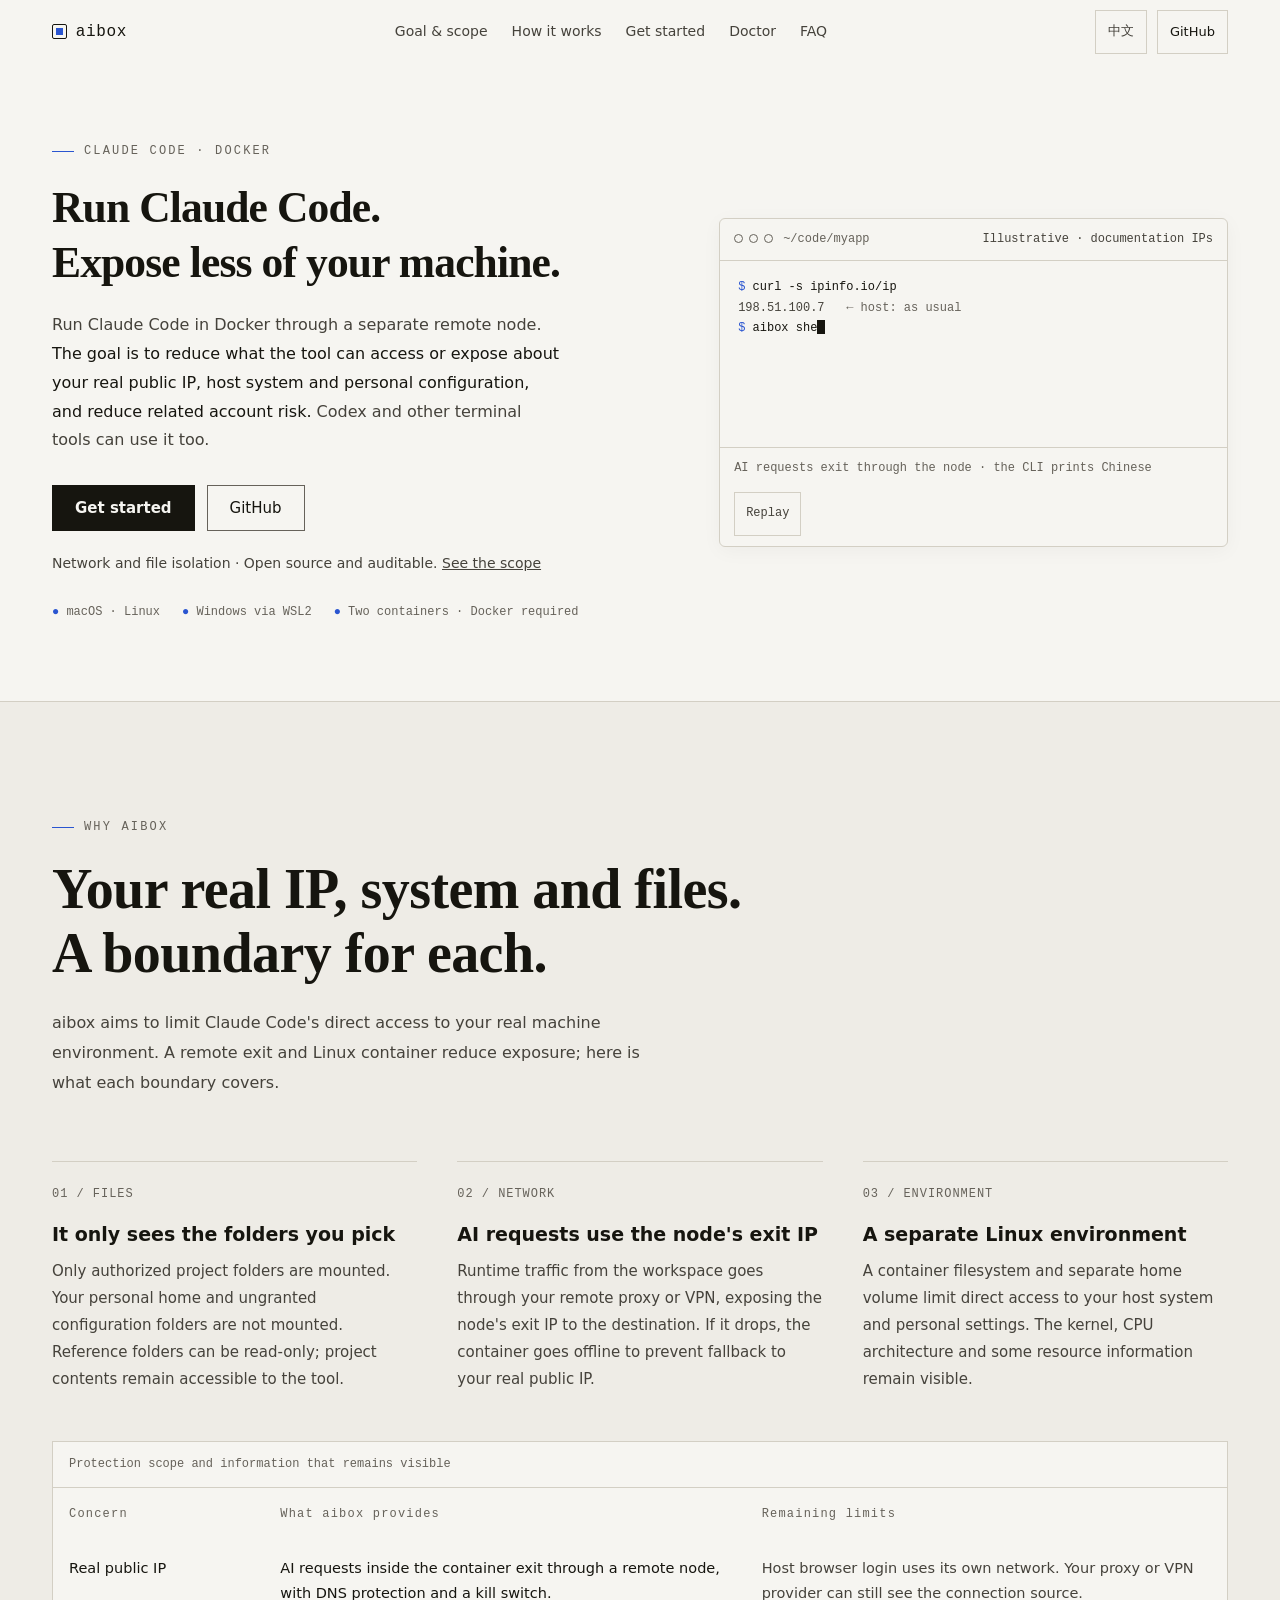
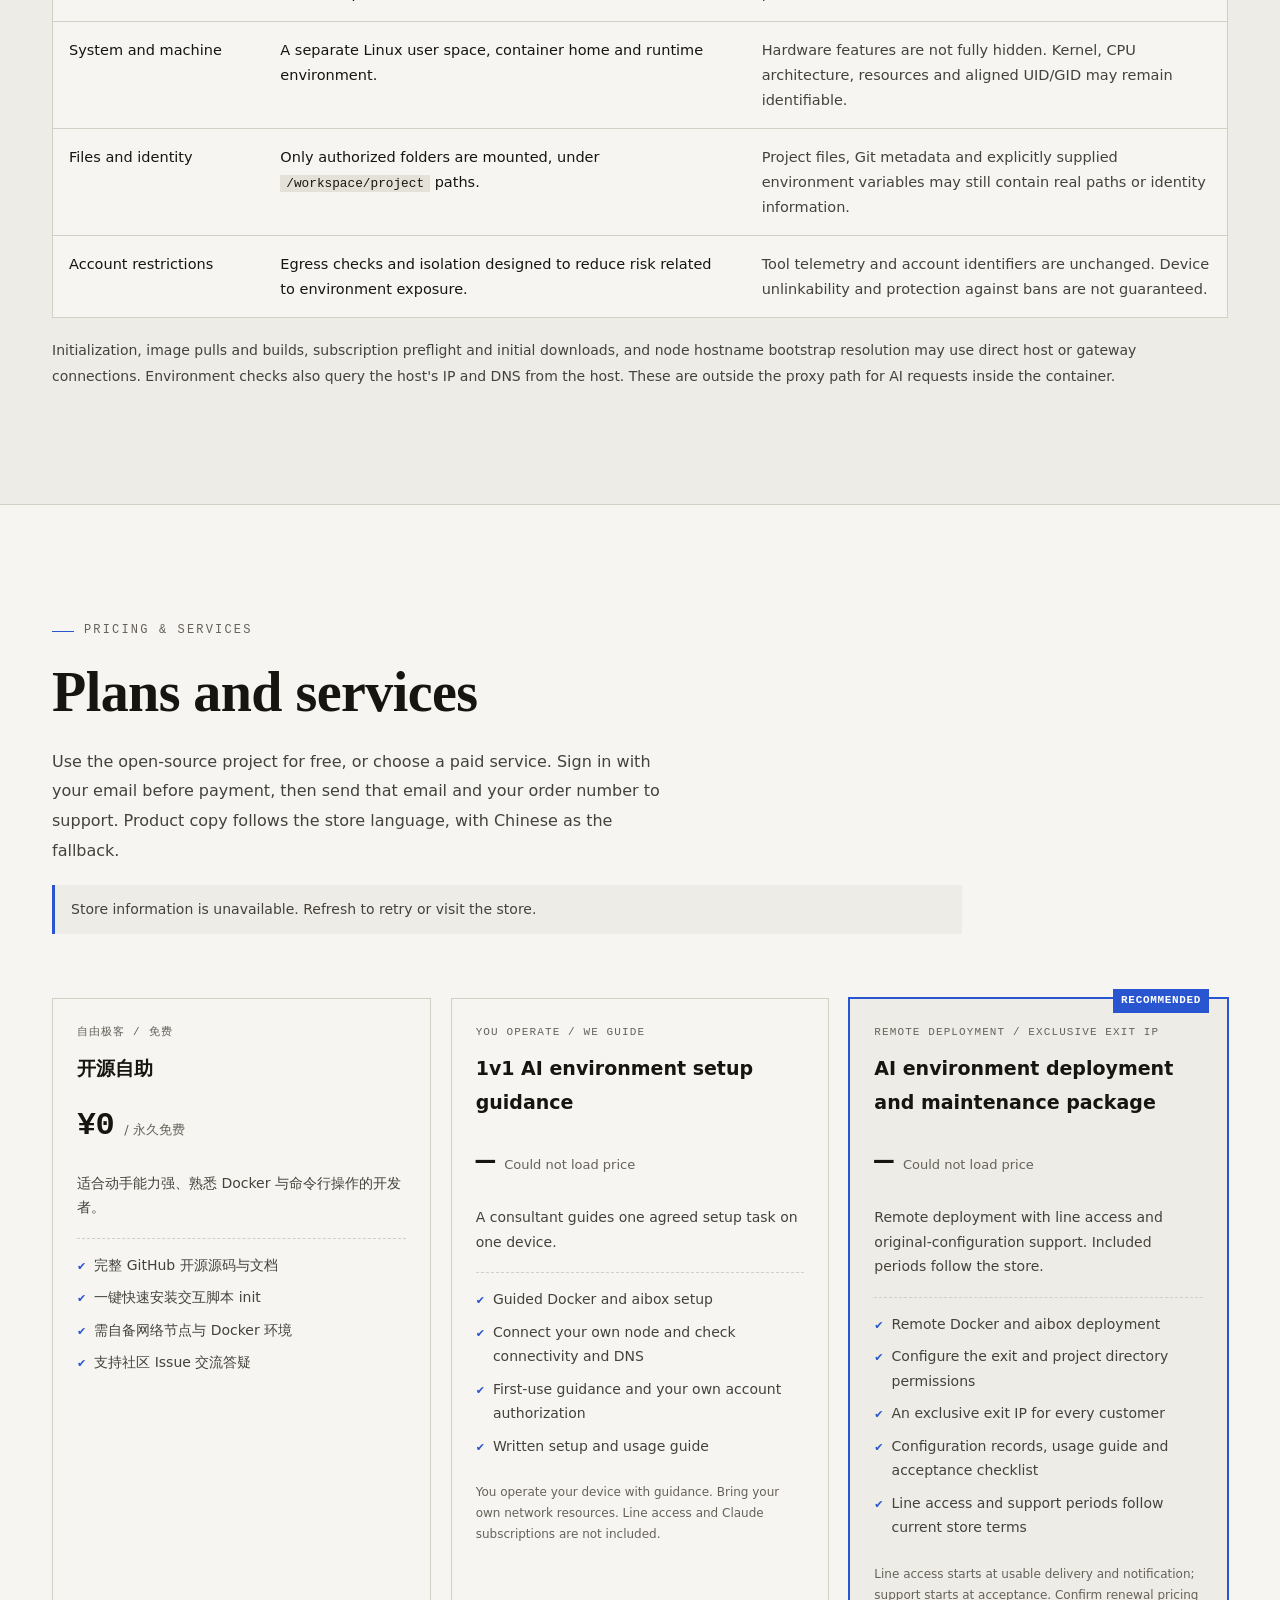
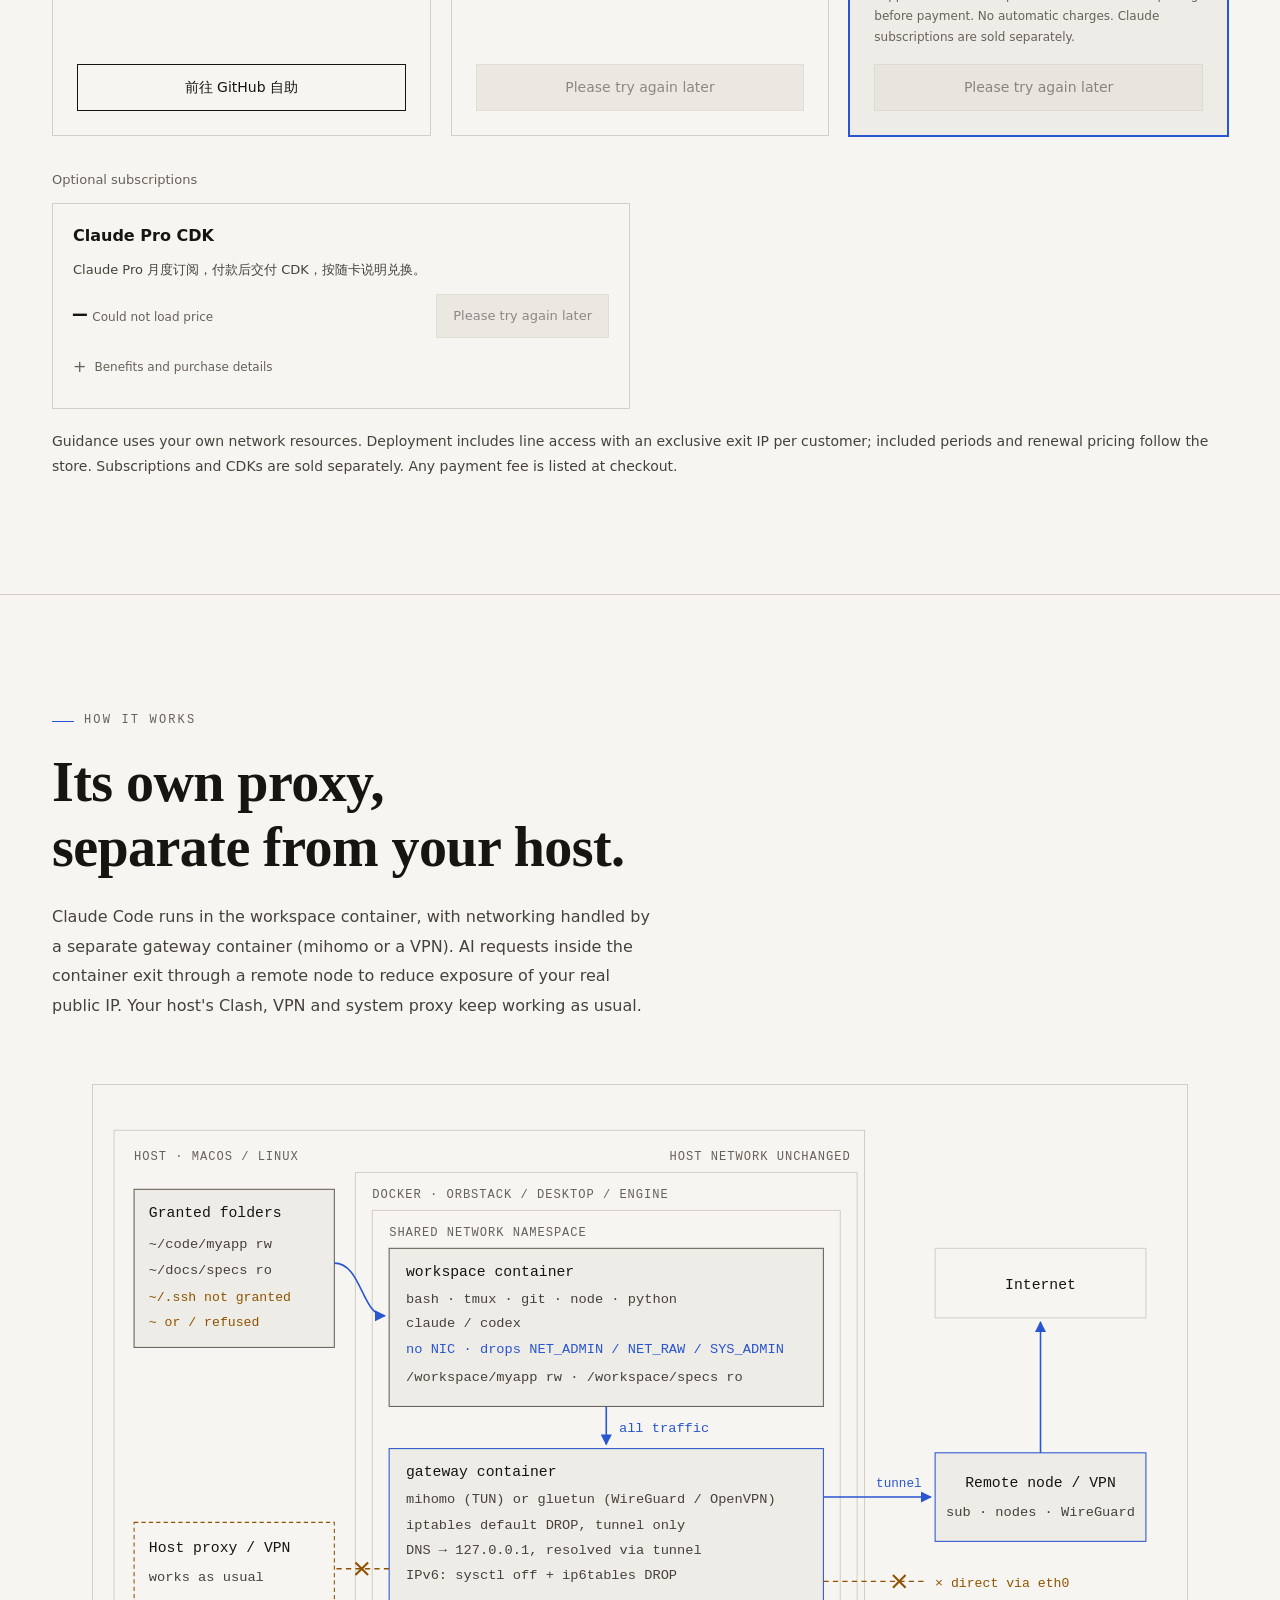
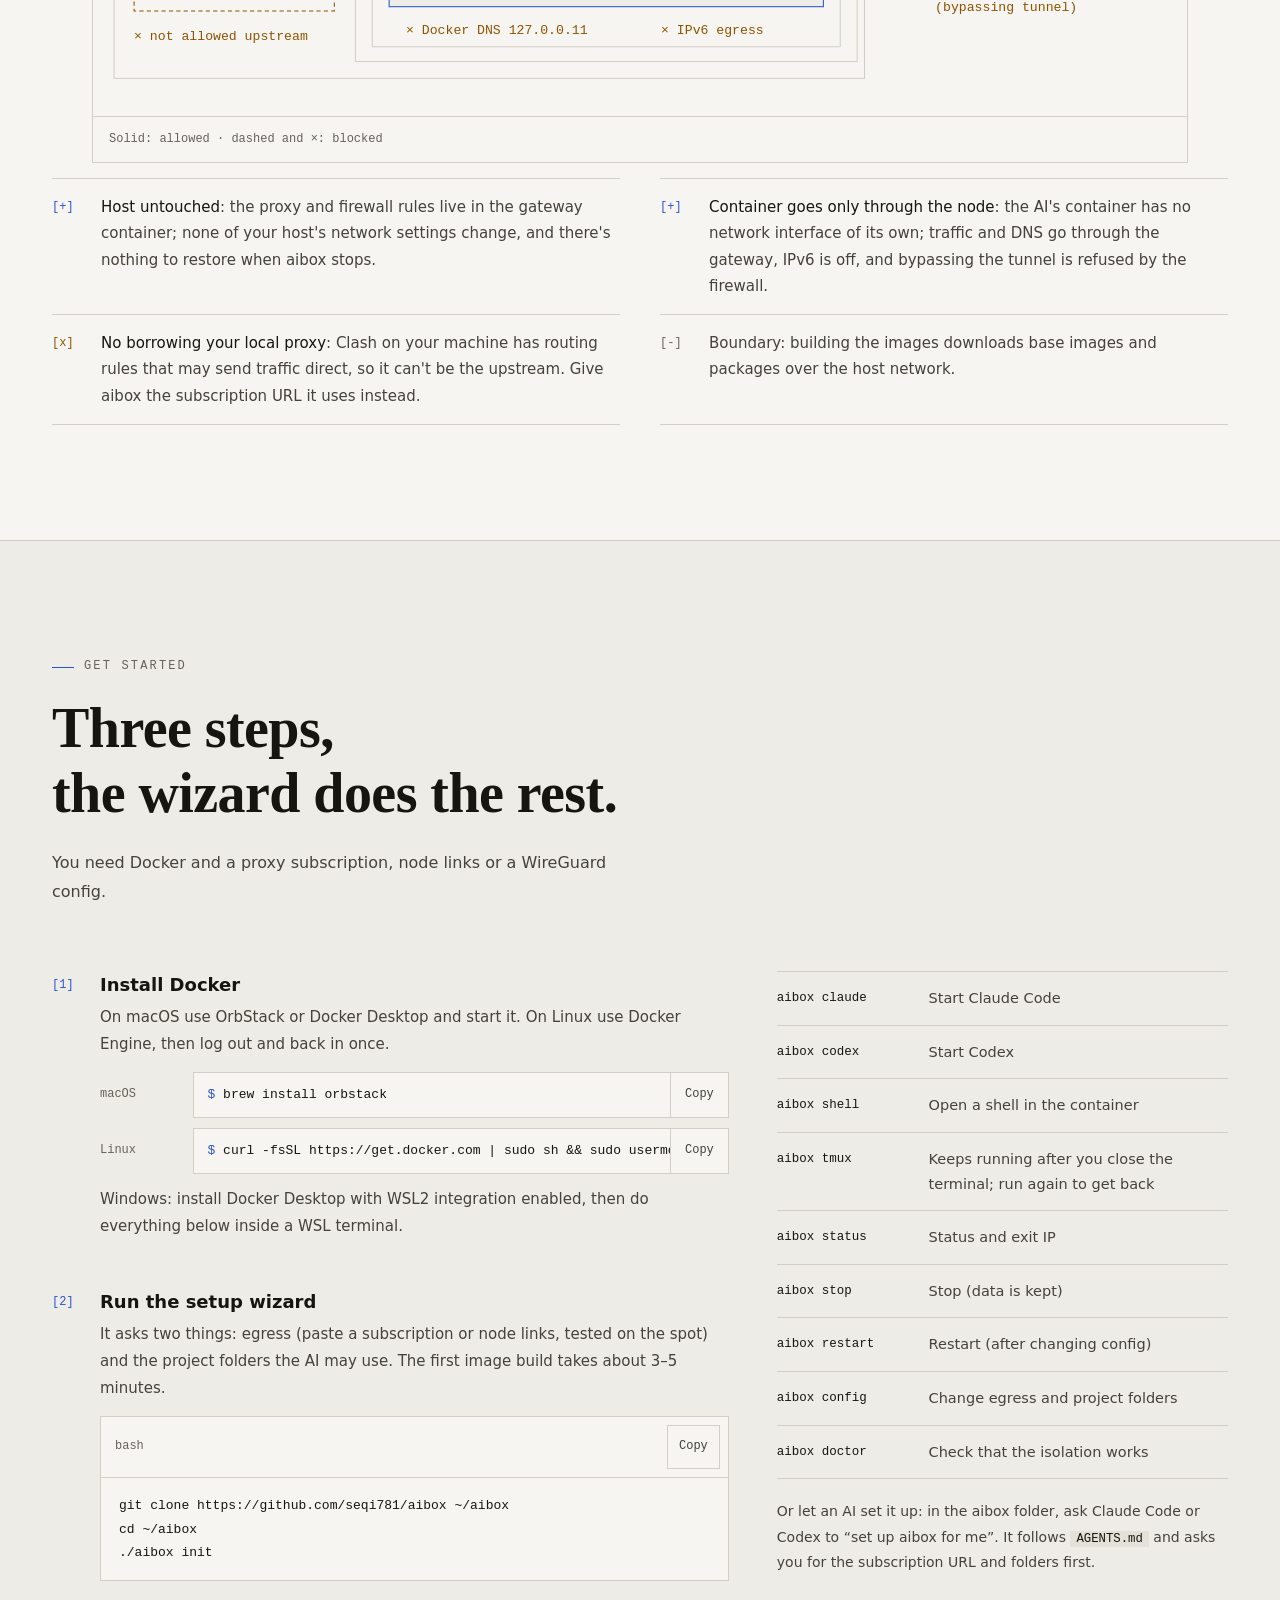
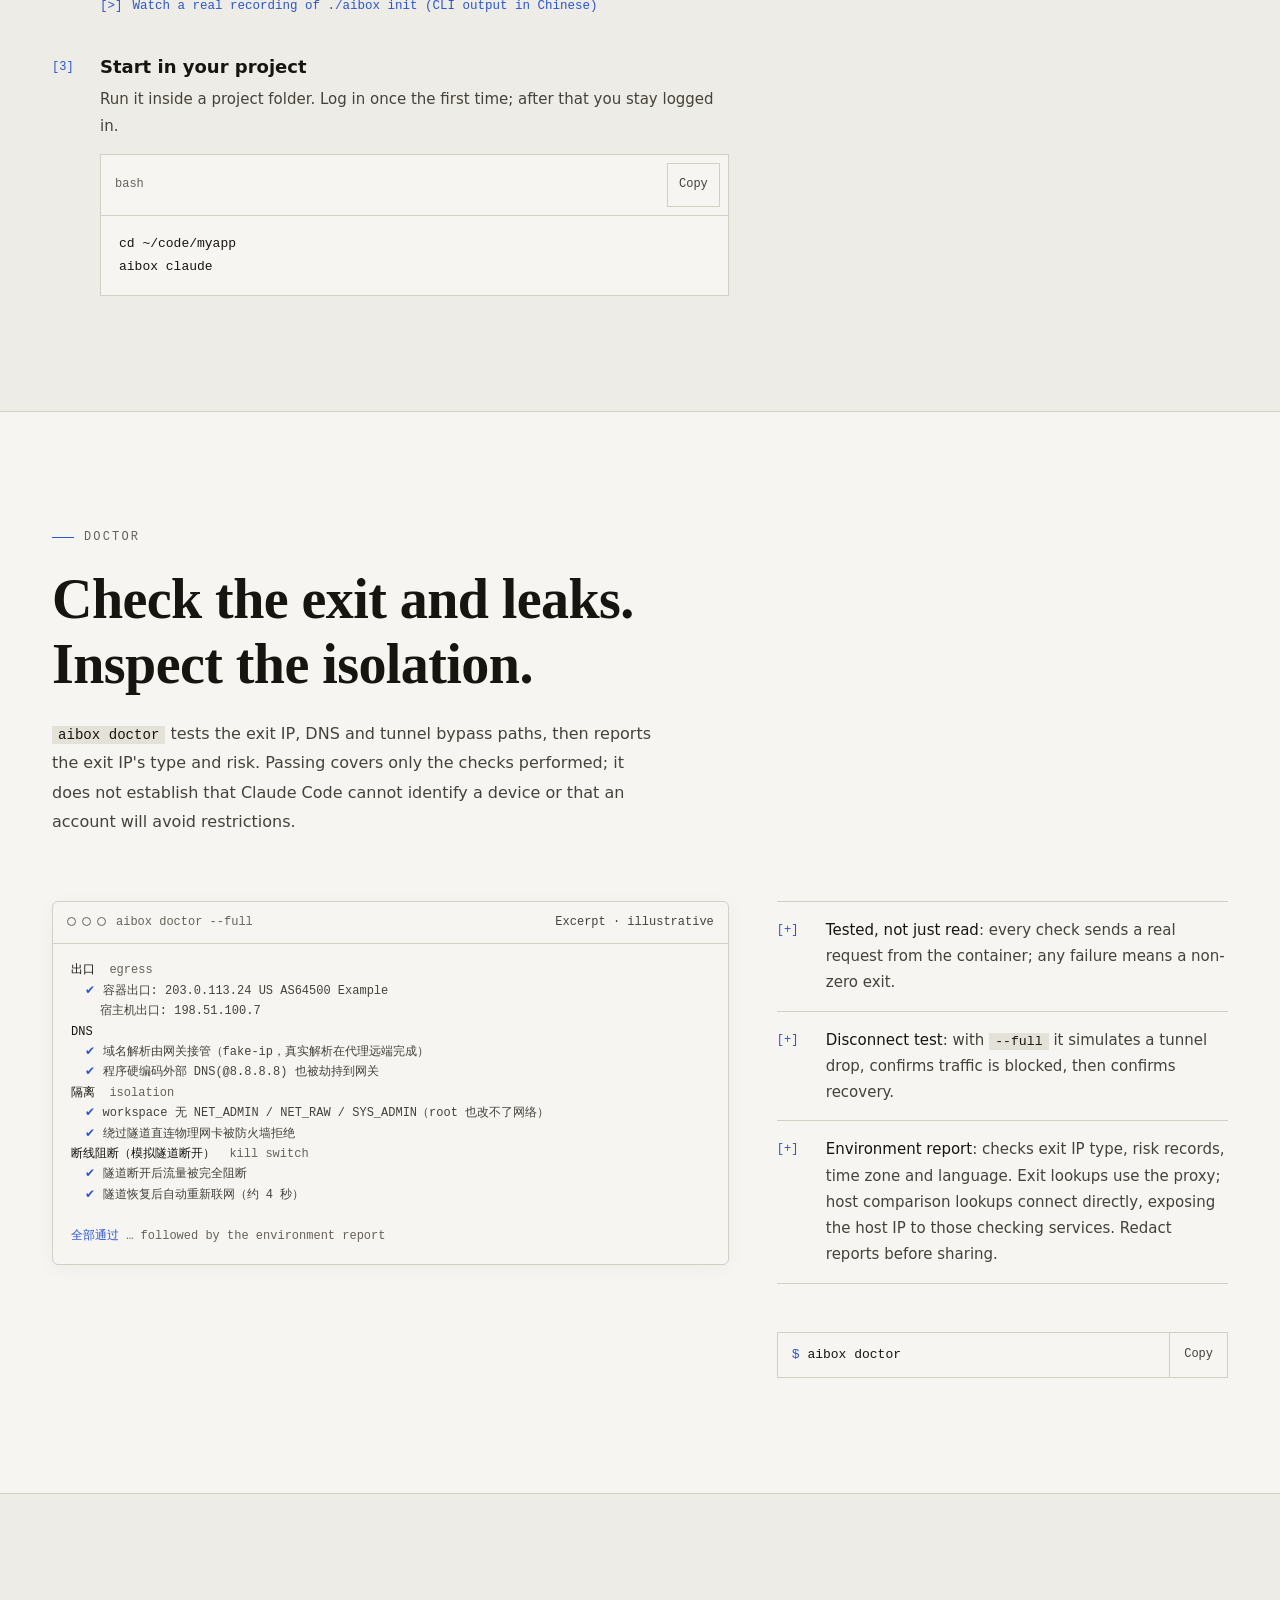
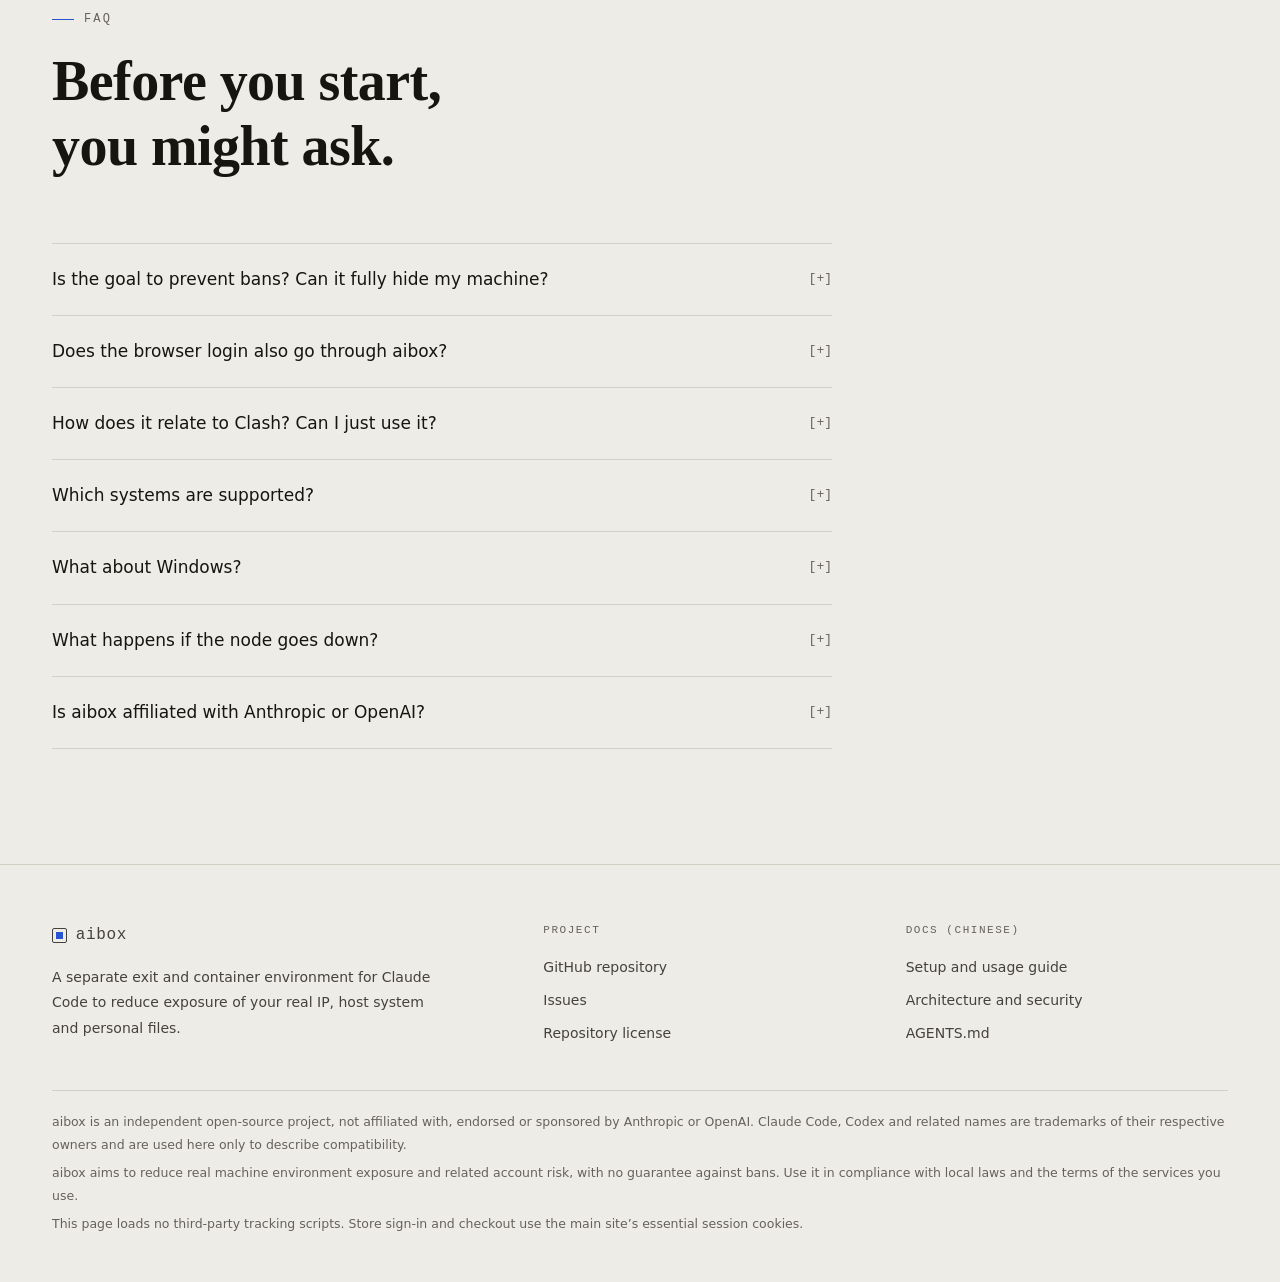
==== commit 5e6985de: "Update aibox guidance and deployment service presentation" ====
--- a/en/index.html
+++ b/en/index.html
@@ -158,29 +158,24 @@
  <a class="card-btn" data-field="button" href="https://github.com/seqi781/aibox" target="_blank" rel="noopener">前往 GitHub 自助</a>
  </article><article class="price-card" data-product-sku="aibox_setup_assistance">
  <span class="card-badge" data-field="badge" hidden></span>
- <div><p class="card-tag" data-field="eyebrow">本次配置全程指导 / 附完整指南</p><h3 class="card-name" data-field="name">配置协助服务</h3>
- <div class="price-box"><span class="price-num" data-field="price">—</span><span class="price-unit" data-field="unit">正在读取最新价格</span><span class="price-orig" data-field="original" hidden></span></div>
- <p class="card-desc" data-field="description">1v1 全程指导配置与排障，指导选择和配置网络节点，并提供完整上手指南。</p><ul class="card-items" data-field="features"><li>1v1 全程指导 Docker 与 aibox 配置</li><li>指导选择并配置网络节点（费用自理）</li><li>指导检查节点出口、DNS 与连接可用性</li><li>赠送完整配置指南与使用要点</li><li>账号授权由您自行完成，不索取密码</li></ul><p class="card-service-notice" data-field="notice">本次服务为配置指导，由您实际操作；提供网络节点选择与配置建议及完整指南。不含 VPS、网络节点及 Claude 订阅费用。</p></div>
- <a class="card-btn" data-field="button" aria-disabled="true">正在读取商品</a>
+ <div><p class="card-tag" data-field="eyebrow">YOU OPERATE / WE GUIDE</p><h3 class="card-name" data-field="name">1v1 AI environment setup guidance</h3>
+ <div class="price-box"><span class="price-num" data-field="price">—</span><span class="price-unit" data-field="unit">Loading current price</span><span class="price-orig" data-field="original" hidden></span></div>
+ <p class="card-desc" data-field="description">A consultant guides one agreed setup task on one device.</p><ul class="card-items" data-field="features"><li>Guided Docker and aibox setup</li><li>Connect your own node and check connectivity and DNS</li><li>First-use guidance and your own account authorization</li><li>Written setup and usage guide</li></ul><p class="card-service-notice" data-field="notice">You operate your device with guidance. Bring your own network resources. Line access and Claude subscriptions are not included.</p></div>
+ <a class="card-btn" data-field="button" aria-disabled="true">Loading product</a>
  </article><article class="price-card featured" data-product-sku="aibox_remote_install">
- <span class="card-badge" data-field="badge">省心推荐</span>
- <div><p class="card-tag" data-field="eyebrow">1v1 远程协助 / 配置与维护讲解</p><h3 class="card-name" data-field="name">aibox 本地办公环境配置包</h3>
- <div class="price-box"><span class="price-num" data-field="price">—</span><span class="price-unit" data-field="unit">正在读取最新价格</span><span class="price-orig" data-field="original" hidden></span></div>
- <p class="card-desc" data-field="description">1v1 协助配置本地 aibox 办公环境，讲解使用与账号维护要点，帮助降低不当配置和操作带来的账号风险。</p><ul class="card-items" data-field="features"><li>1v1 远程协助配置本地 Docker 与 aibox</li><li>指导配置网络出口与项目目录授权</li><li>讲解日常使用、注意事项与常见问题排查</li><li>1v1 讲解账号维护与风控注意事项</li><li>交付完整使用指南与维护清单</li><li>验收后享 7 天环境稳定质保</li></ul><p class="card-service-notice" data-field="notice">本服务仅含本地办公环境配置与维护指导，不包含 VPS 注册、部署或首月使用。不含网络节点及 Claude 订阅费用；网络节点由您自行购买。验收后提供 7 天环境稳定质保。</p></div>
- <a class="card-btn primary" data-field="button" aria-disabled="true">正在读取商品</a>
+ <span class="card-badge" data-field="badge">RECOMMENDED</span>
+ <div><p class="card-tag" data-field="eyebrow">REMOTE DEPLOYMENT / EXCLUSIVE EXIT IP</p><h3 class="card-name" data-field="name">AI environment deployment and maintenance package</h3>
+ <div class="price-box"><span class="price-num" data-field="price">—</span><span class="price-unit" data-field="unit">Loading current price</span><span class="price-orig" data-field="original" hidden></span></div>
+ <p class="card-desc" data-field="description">Remote deployment with line access and original-configuration support. Included periods follow the store.</p><ul class="card-items" data-field="features"><li>Remote Docker and aibox deployment</li><li>Configure the exit and project directory permissions</li><li>An exclusive exit IP for every customer</li><li>Configuration records, usage guide and acceptance checklist</li><li>Line access and support periods follow current store terms</li></ul><p class="card-service-notice" data-field="notice">Line access starts at usable delivery and notification; support starts at acceptance. Confirm renewal pricing before payment. No automatic charges. Claude subscriptions are sold separately.</p></div>
+ <a class="card-btn primary" data-field="button" aria-disabled="true">Loading product</a>
  </article></div>
  <div class="addons-section"><h3 class="addons-title">Optional subscriptions</h3><div class="pricing-addons"><article class="addon-card" data-product-sku="claude_pro_cdk_1m">
  <div class="addon-heading"><h4 class="card-name" data-field="name">Claude Pro CDK</h4><span class="card-tag" data-field="eyebrow" hidden></span></div>
  <p class="card-desc" data-field="description">Claude Pro 月度订阅，付款后交付 CDK，按随卡说明兑换。</p>
  <div class="addon-action"><div class="price-box"><span class="price-num" data-field="price">—</span><span class="price-unit" data-field="unit">正在读取最新价格</span><span class="price-orig" data-field="original" hidden></span></div><a class="card-btn" data-field="button" aria-disabled="true">正在读取商品</a></div>
  <details class="addon-details"><summary>Benefits and purchase details</summary><ul class="card-items" data-field="features"></ul><p class="card-service-notice" data-field="notice"></p></details>
- </article><article class="addon-card" data-product-sku="claude_pro_assurance">
- <div class="addon-heading"><h4 class="card-name" data-field="name">Claude Pro 安心订阅包</h4><span class="card-tag" data-field="eyebrow" hidden></span></div>
- <p class="card-desc" data-field="description">含一个月 Pro 直充，首次到账起 30 天内封号最多补开两次。</p>
- <div class="addon-action"><div class="price-box"><span class="price-num" data-field="price">—</span><span class="price-unit" data-field="unit">正在读取最新价格</span><span class="price-orig" data-field="original" hidden></span></div><a class="card-btn" data-field="button" aria-disabled="true">正在读取商品</a></div>
- <details class="addon-details"><summary>Benefits and purchase details</summary><ul class="card-items" data-field="features"></ul><p class="card-service-notice" data-field="notice"></p></details>
  </article></div></div>
- <p class="note">Guided assistance means you perform the setup with a consultant’s guidance. The local setup package adds hands-on remote assistance and usage and maintenance guidance. Neither service includes VPS, network node or Claude subscription fees. The assurance plan includes one month of Pro. Any payment fee is listed at checkout.</p>
+ <p class="note">Guidance uses your own network resources. Deployment includes line access with an exclusive exit IP per customer; included periods and renewal pricing follow the store. Subscriptions and CDKs are sold separately. Any payment fee is listed at checkout.</p>
  <noscript><p class="note">请启用 JavaScript 读取最新价格，或<a href="/store">前往商城查看与购买</a>。</p></noscript>
  </div></section>
 <section class="sec" id="how" aria-labelledby="how-title">
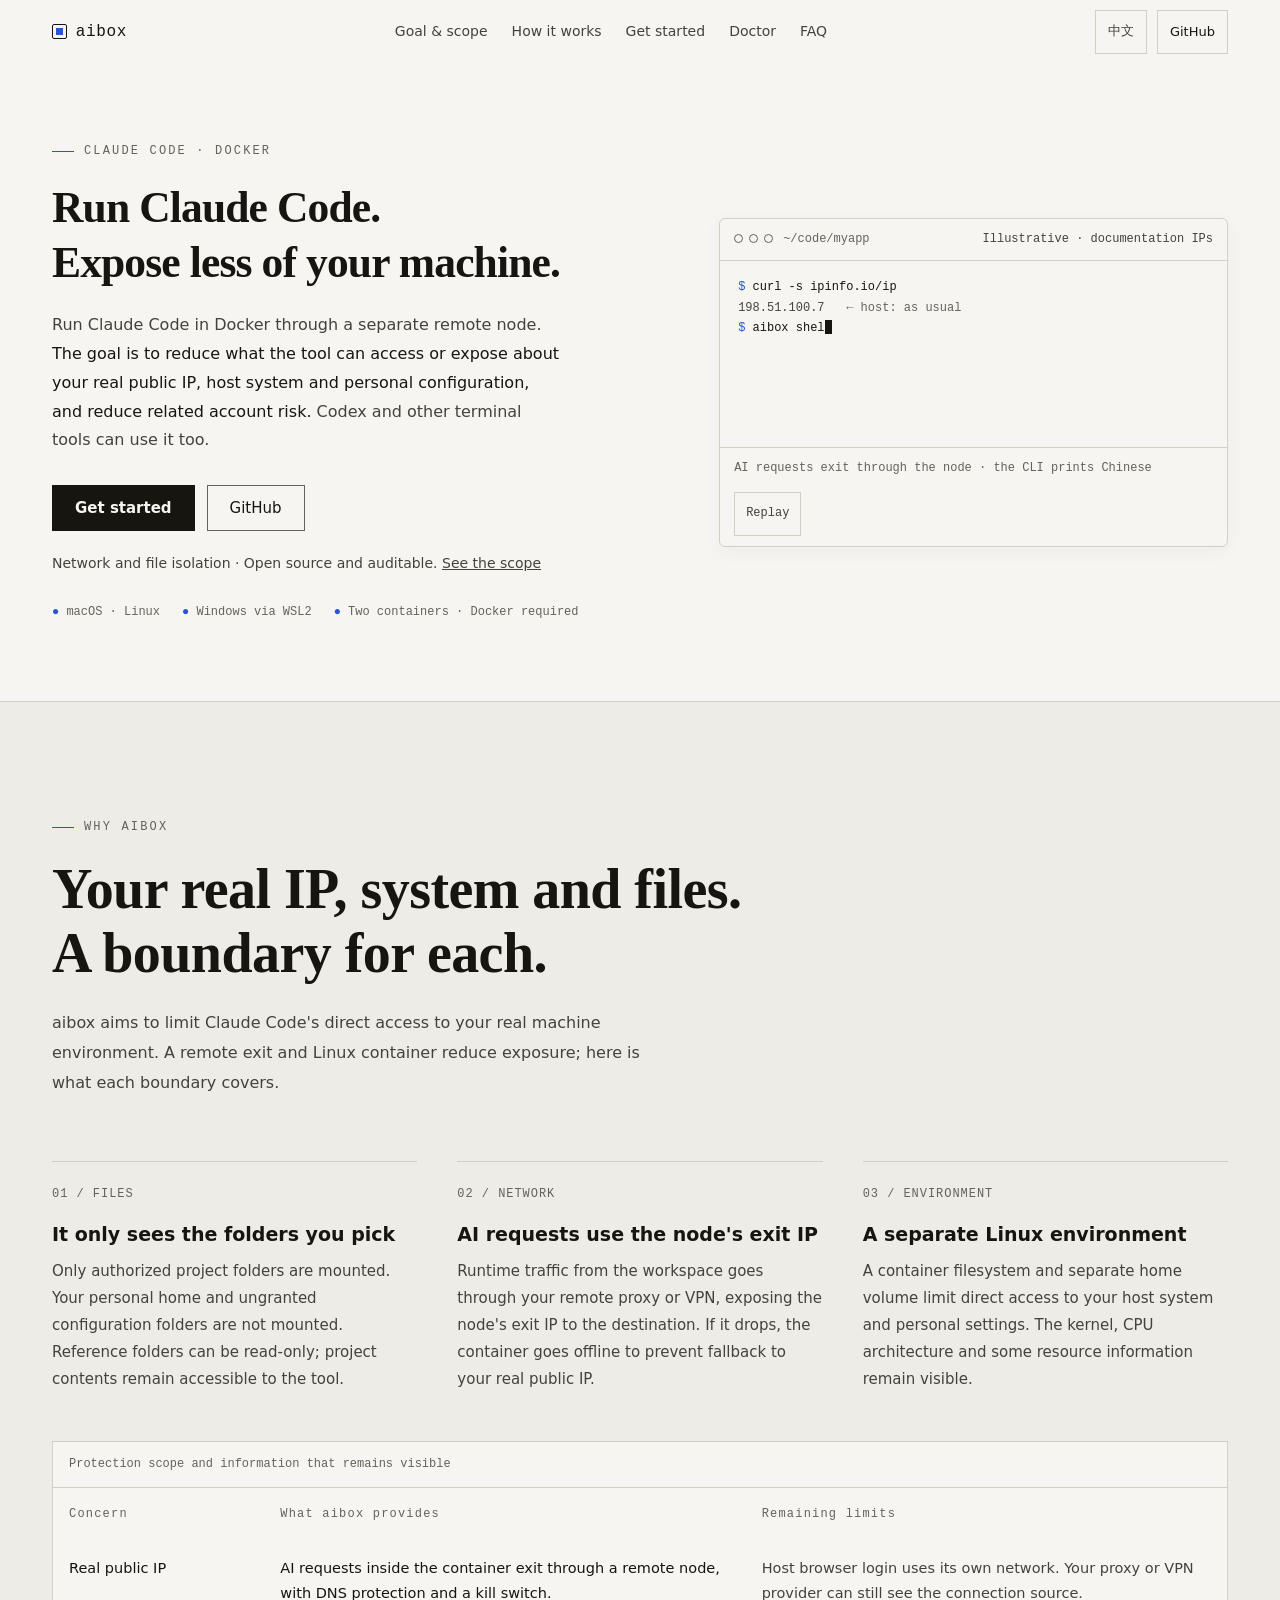
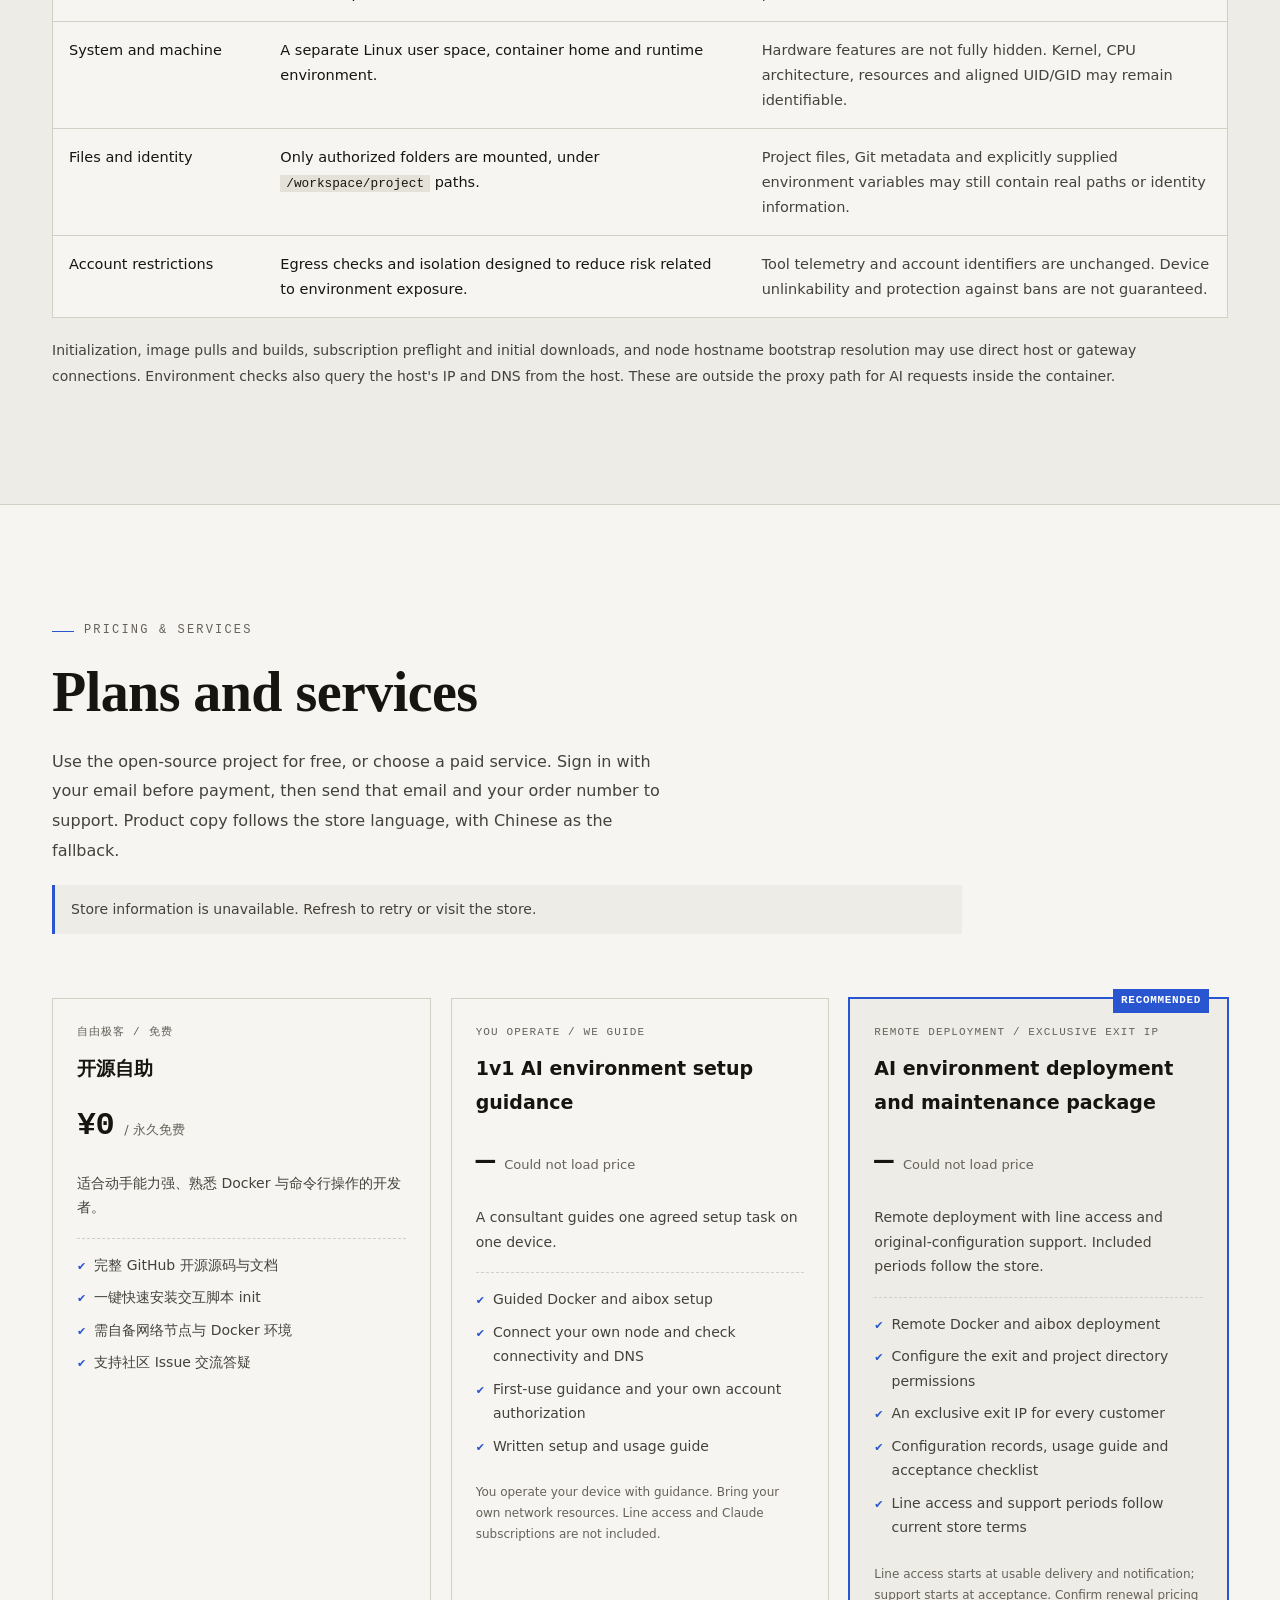
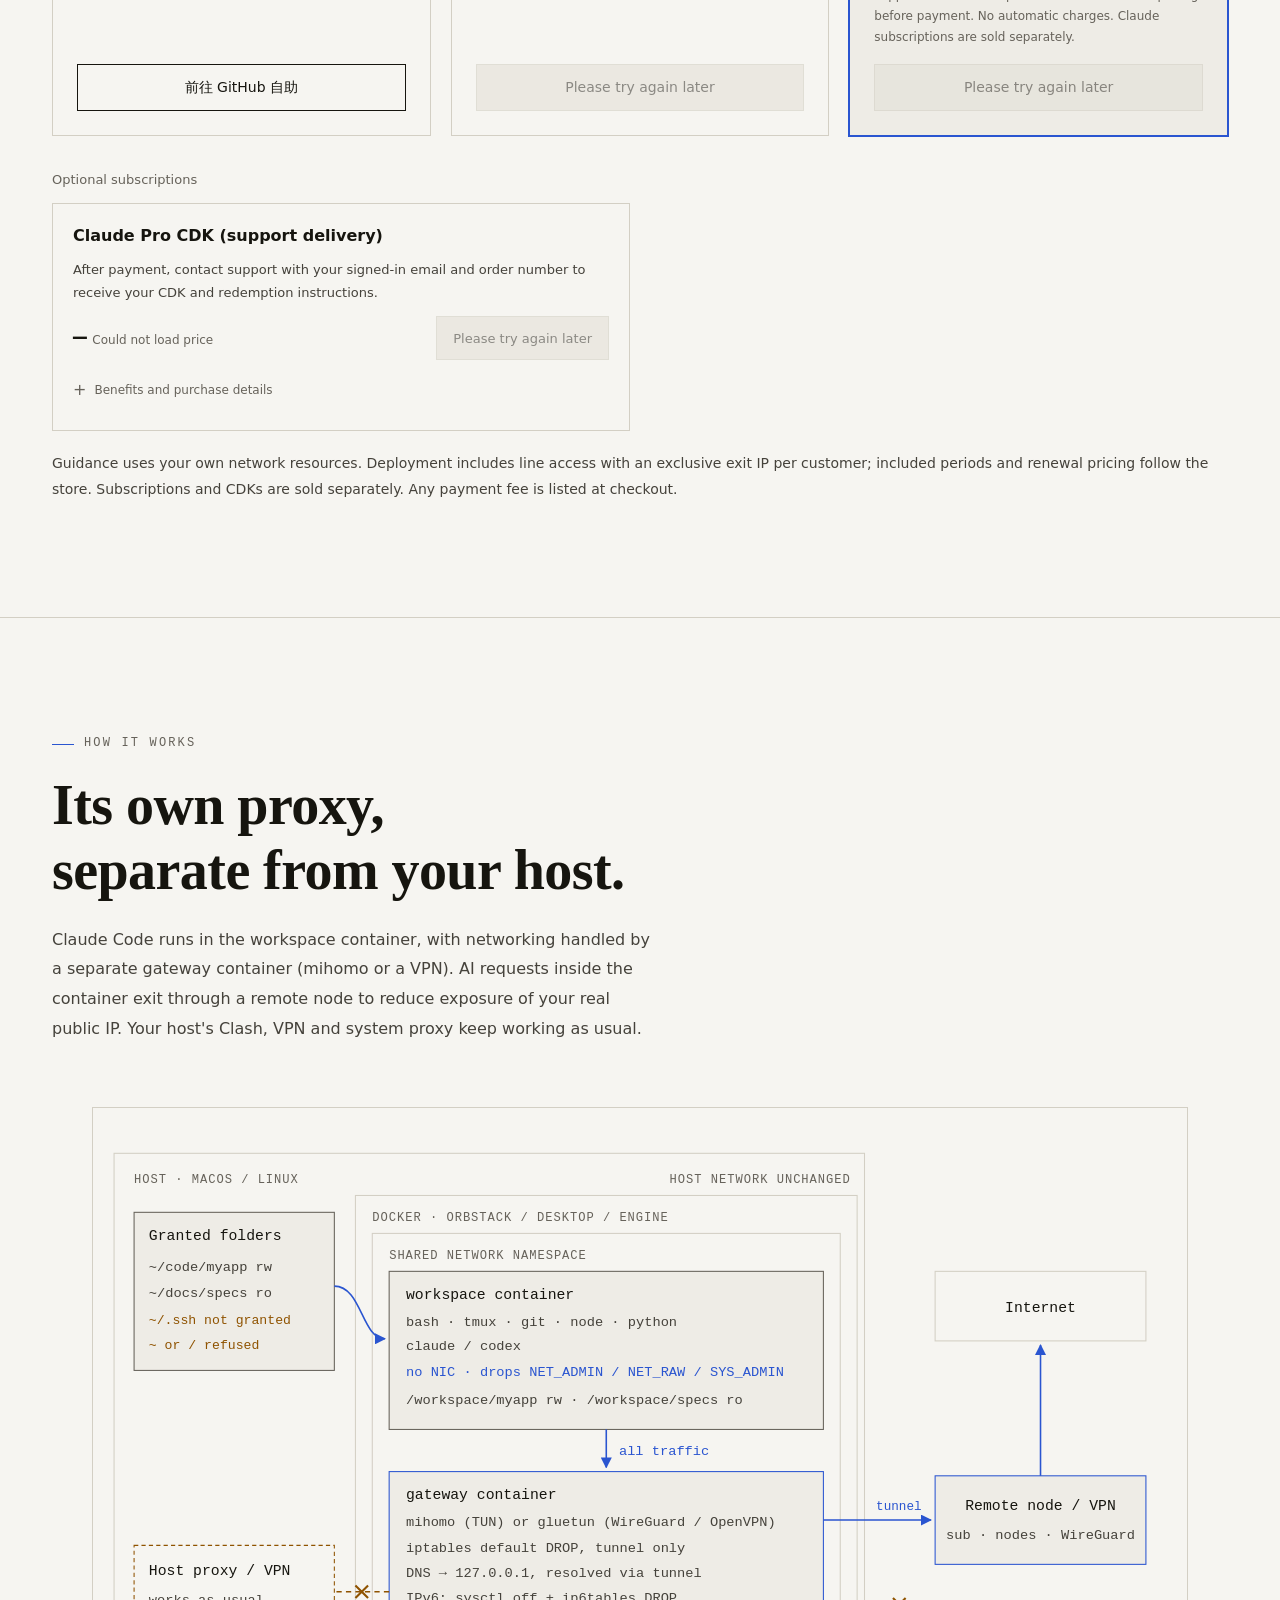
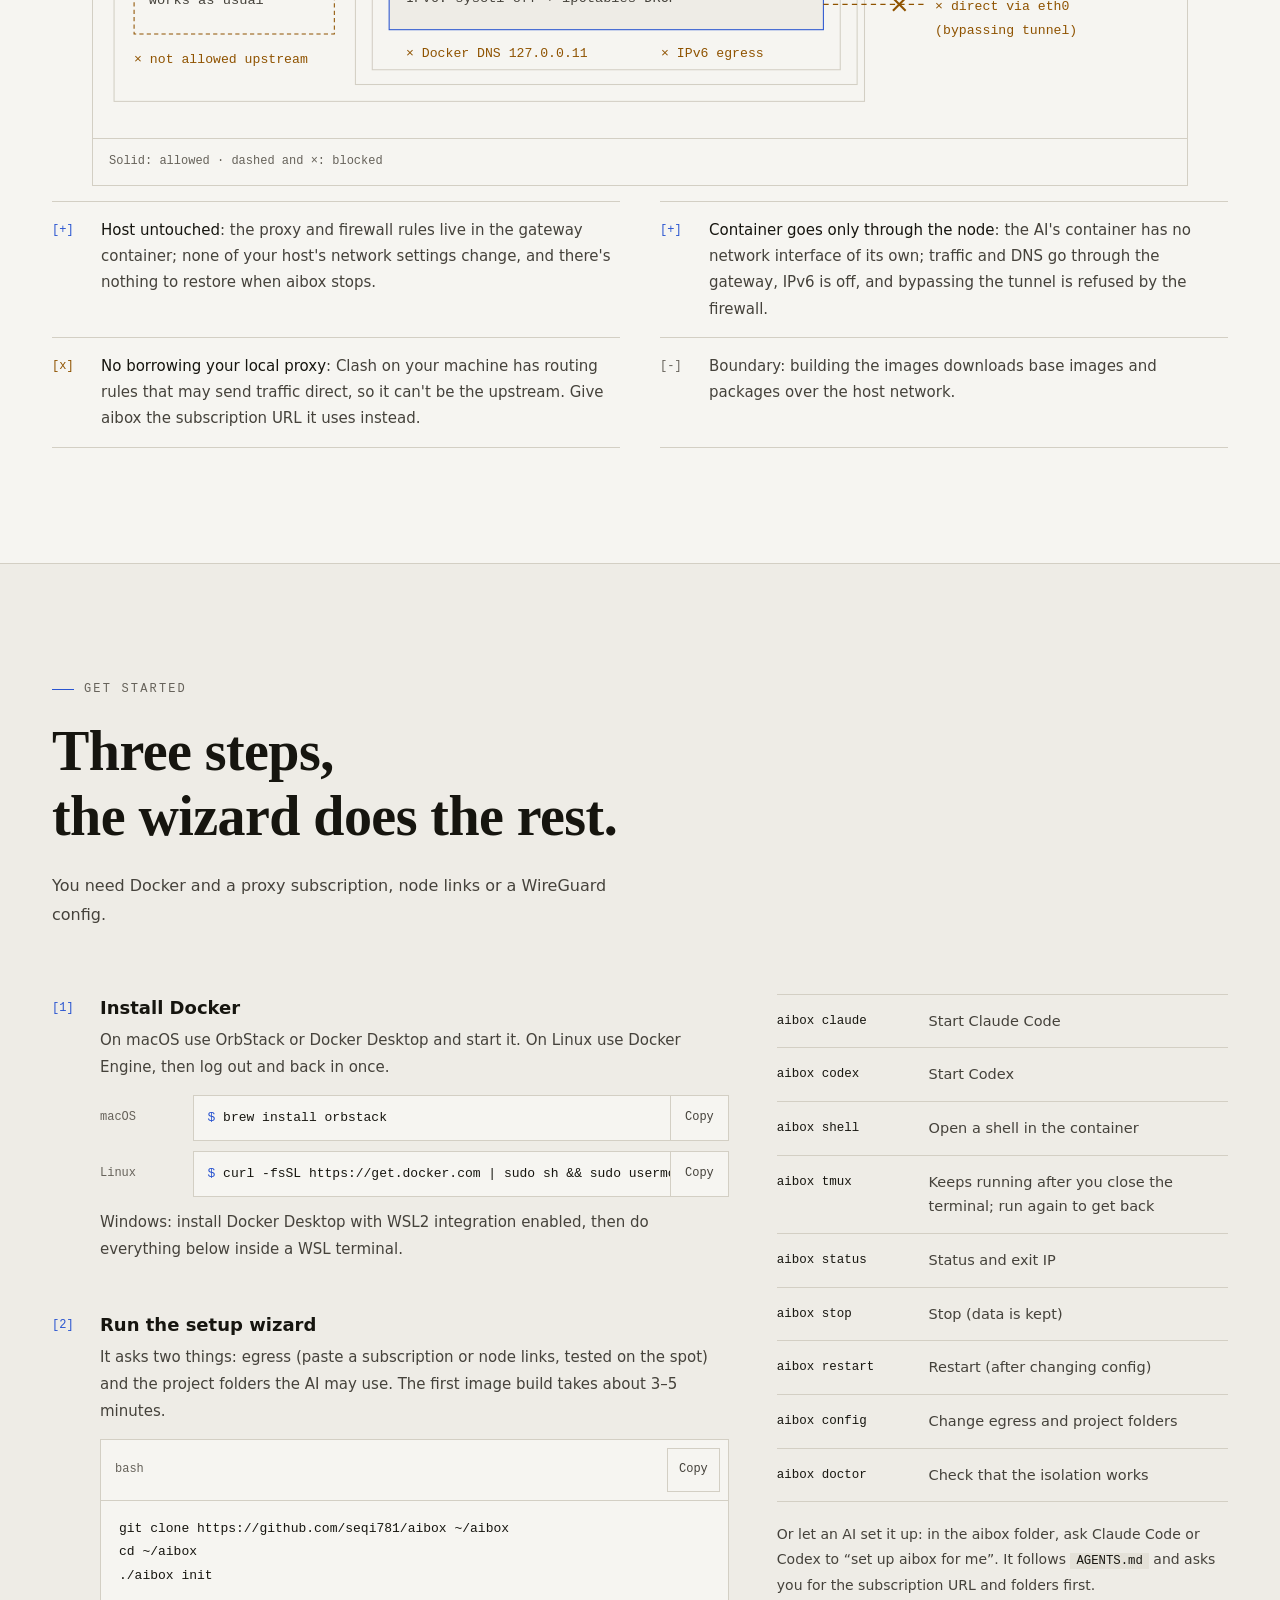
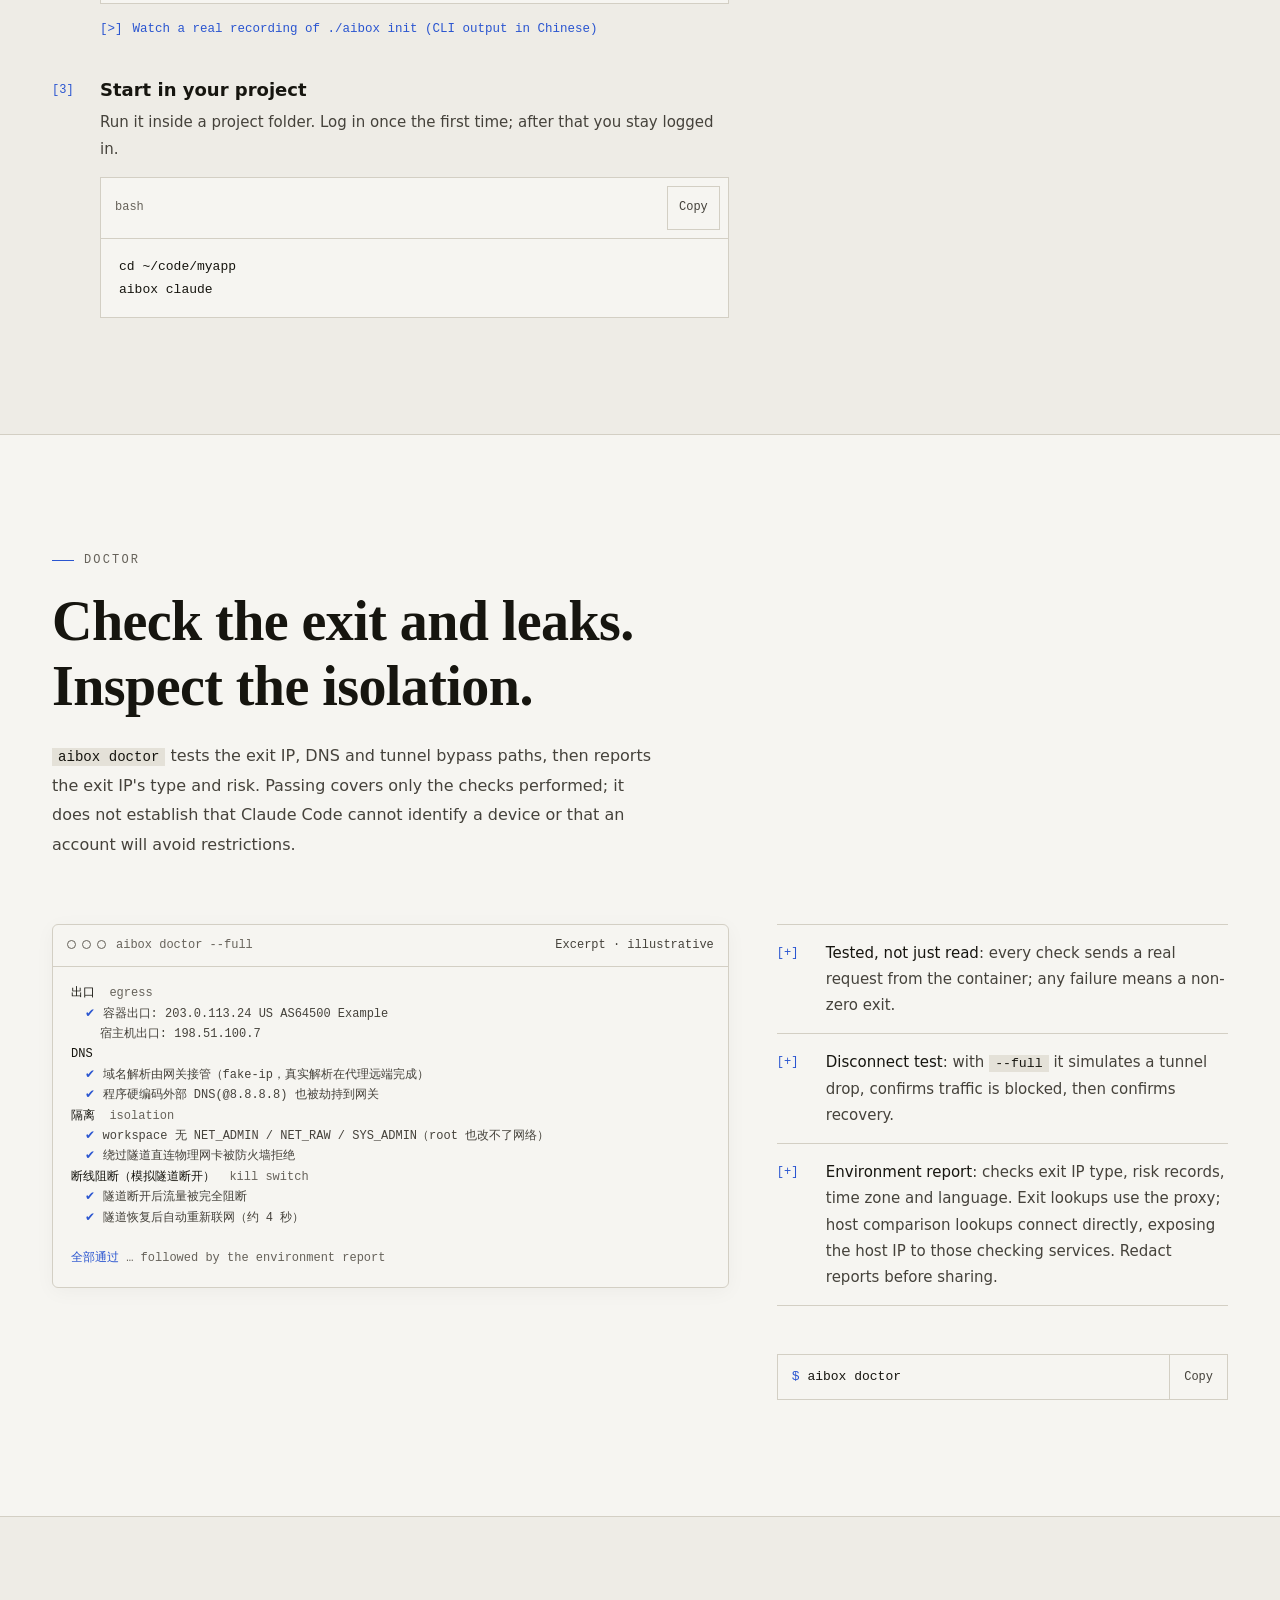
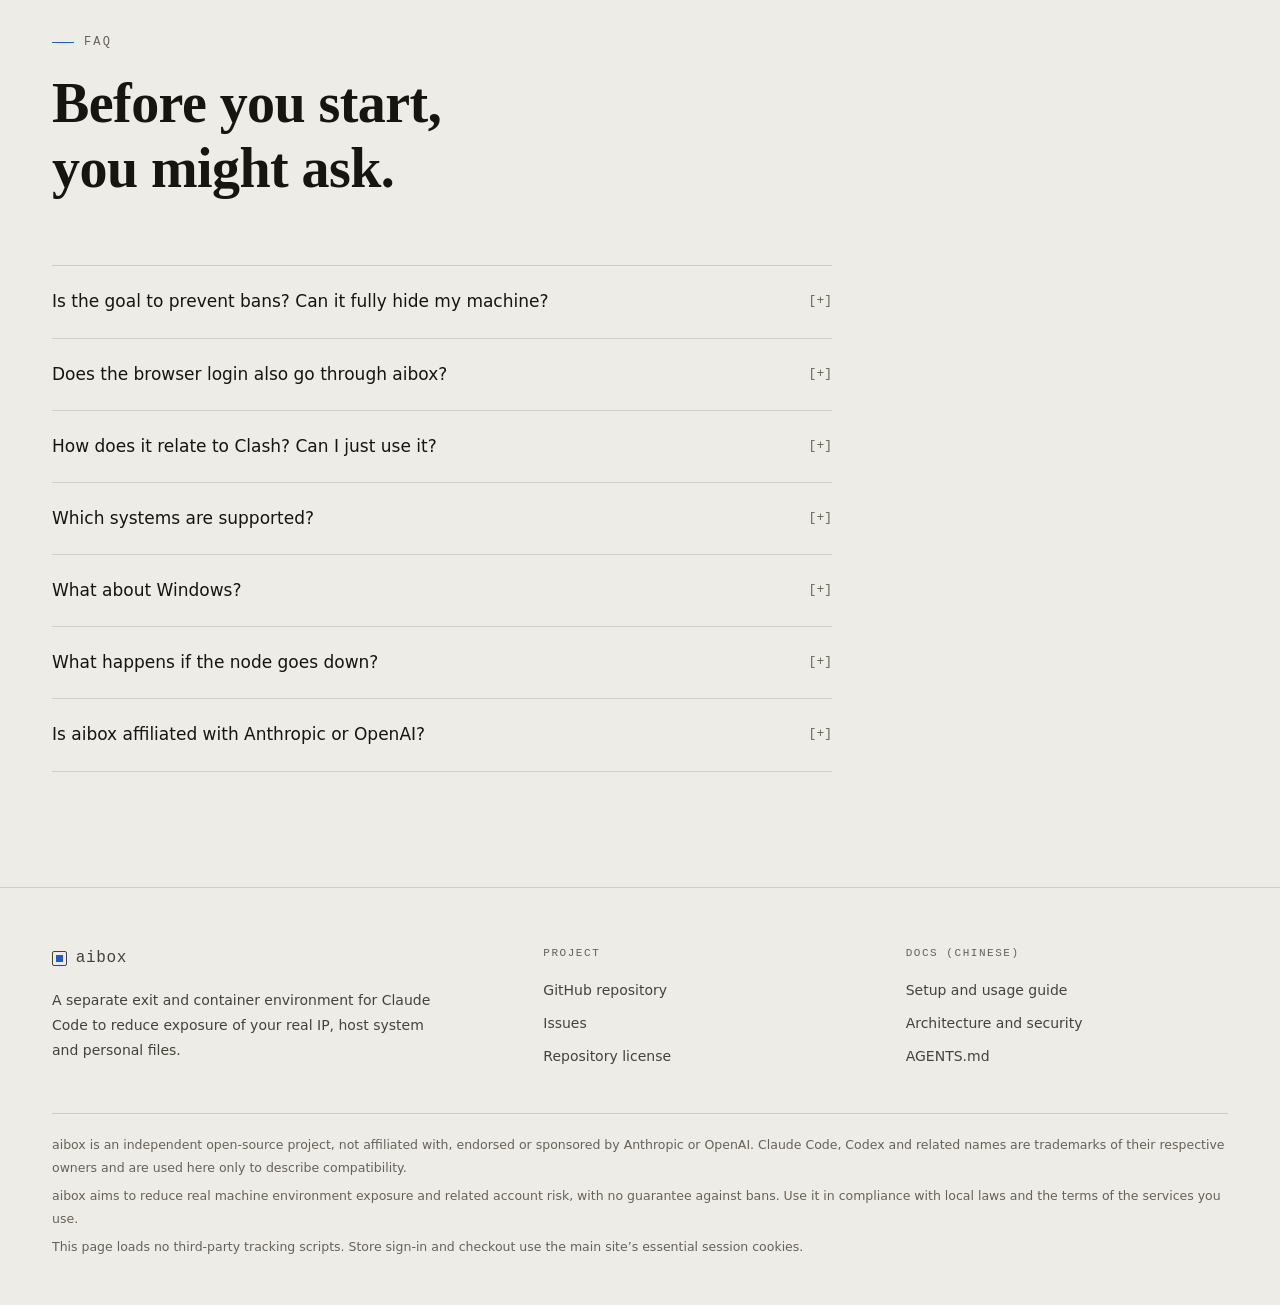
==== commit def2c476: "docs: clarify support delivery for Claude Pro CDK" ====
--- a/en/index.html
+++ b/en/index.html
@@ -170,8 +170,8 @@
  <a class="card-btn primary" data-field="button" aria-disabled="true">Loading product</a>
  </article></div>
  <div class="addons-section"><h3 class="addons-title">Optional subscriptions</h3><div class="pricing-addons"><article class="addon-card" data-product-sku="claude_pro_cdk_1m">
- <div class="addon-heading"><h4 class="card-name" data-field="name">Claude Pro CDK</h4><span class="card-tag" data-field="eyebrow" hidden></span></div>
- <p class="card-desc" data-field="description">Claude Pro 月度订阅，付款后交付 CDK，按随卡说明兑换。</p>
+ <div class="addon-heading"><h4 class="card-name" data-field="name">Claude Pro CDK (support delivery)</h4><span class="card-tag" data-field="eyebrow" hidden></span></div>
+ <p class="card-desc" data-field="description">After payment, contact support with your signed-in email and order number to receive your CDK and redemption instructions.</p>
  <div class="addon-action"><div class="price-box"><span class="price-num" data-field="price">—</span><span class="price-unit" data-field="unit">正在读取最新价格</span><span class="price-orig" data-field="original" hidden></span></div><a class="card-btn" data-field="button" aria-disabled="true">正在读取商品</a></div>
  <details class="addon-details"><summary>Benefits and purchase details</summary><ul class="card-items" data-field="features"></ul><p class="card-service-notice" data-field="notice"></p></details>
  </article></div></div>
